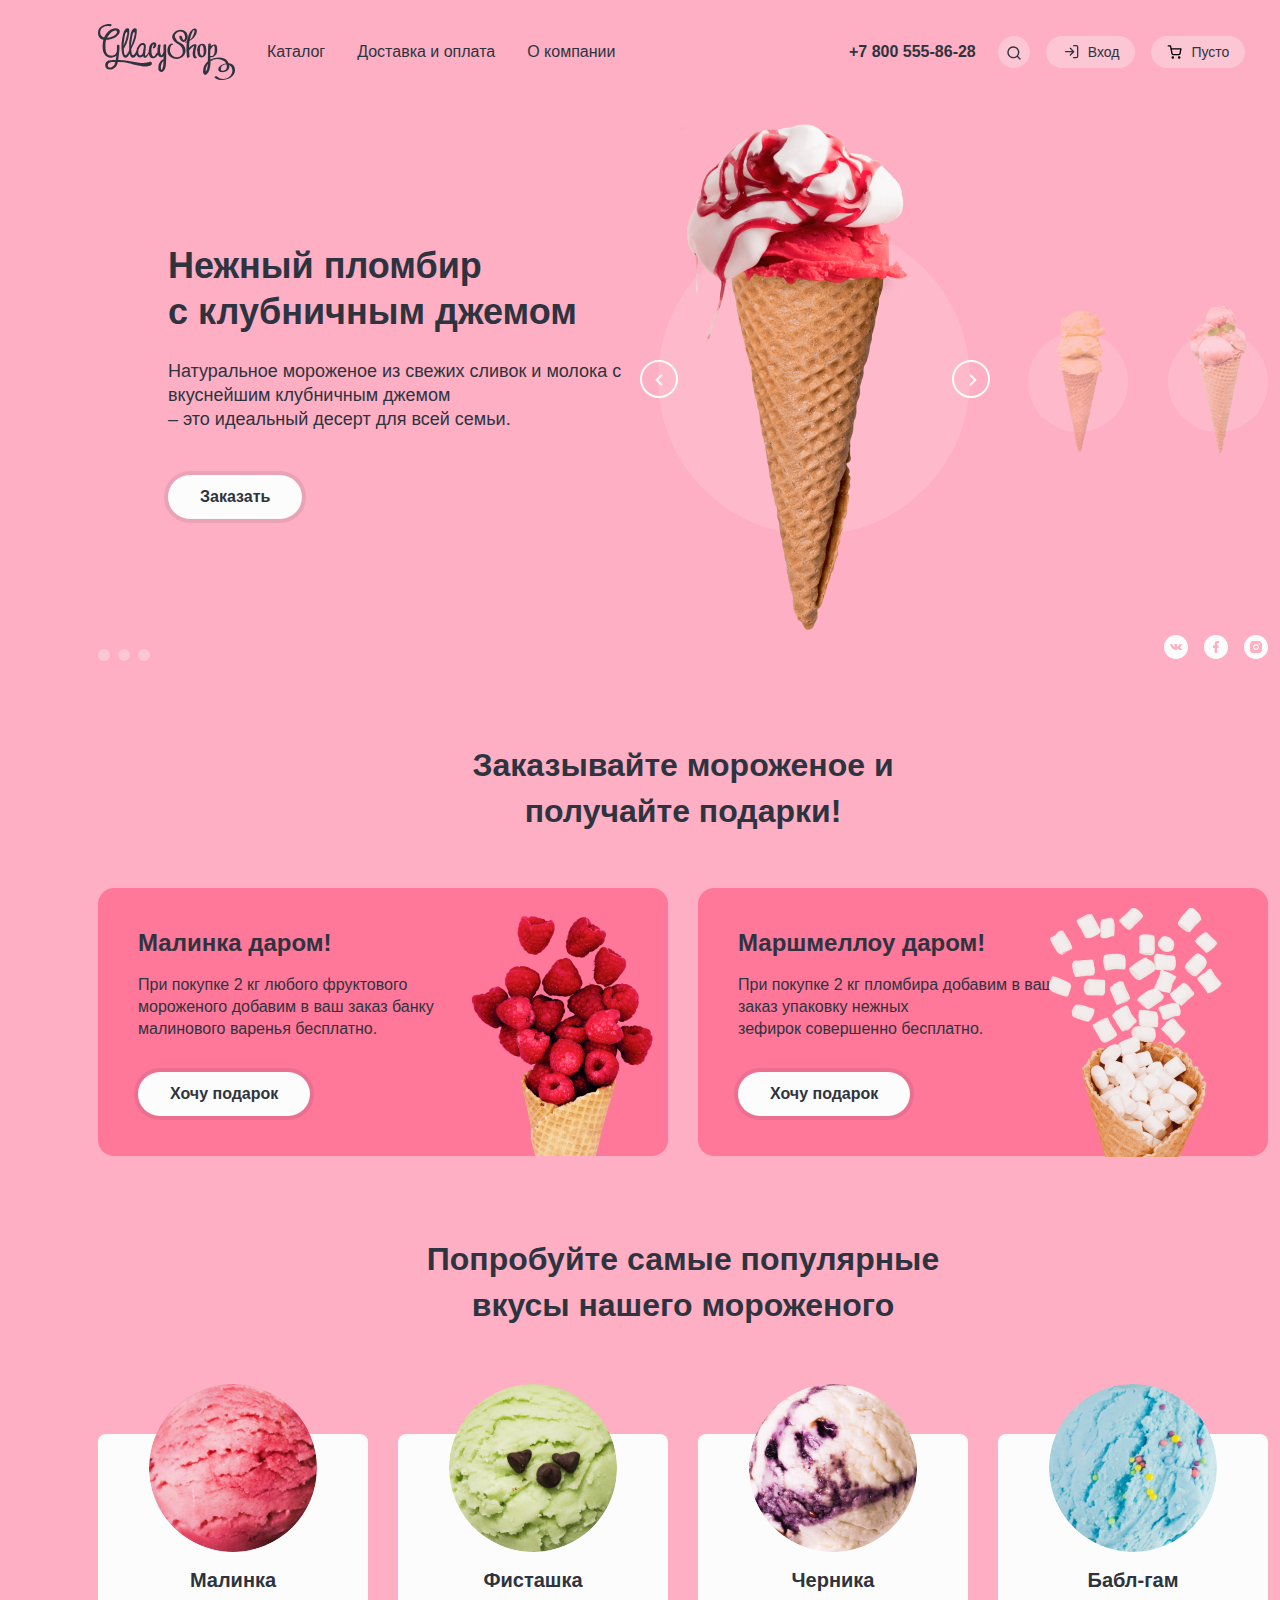
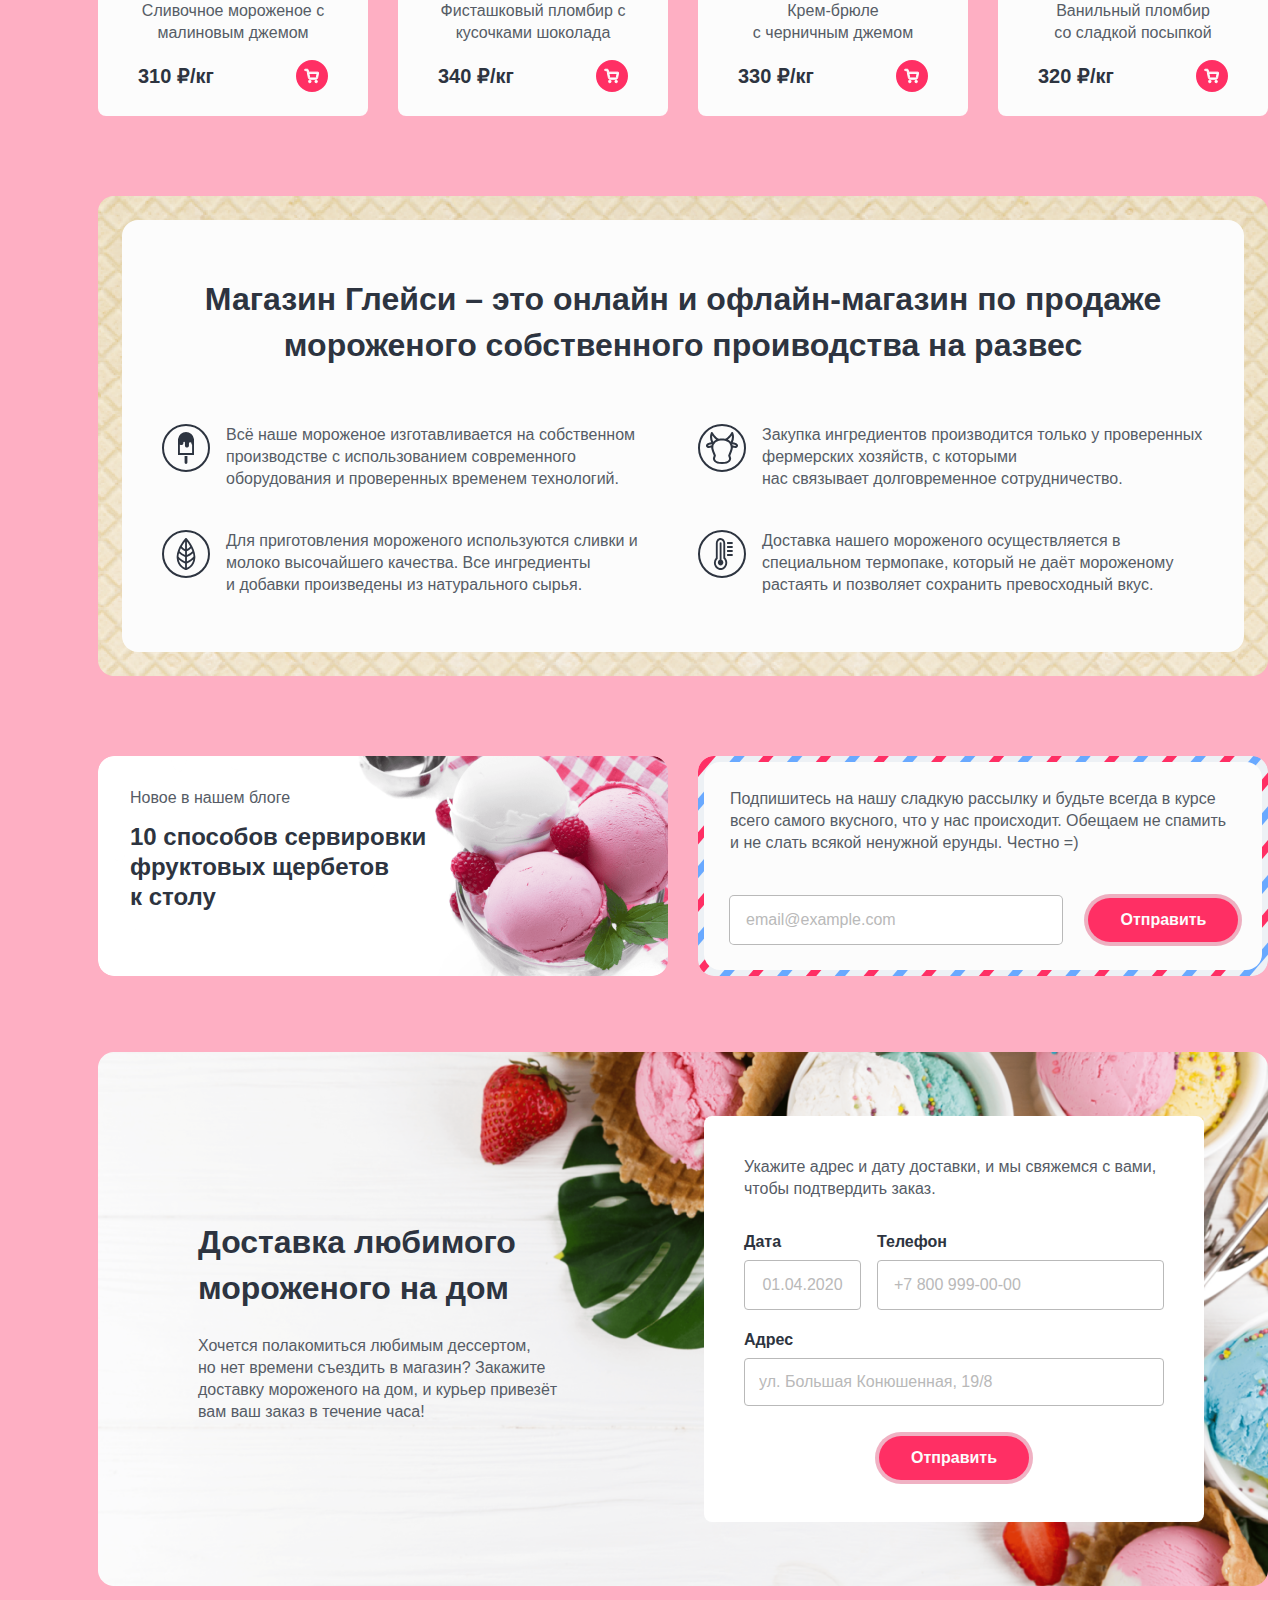
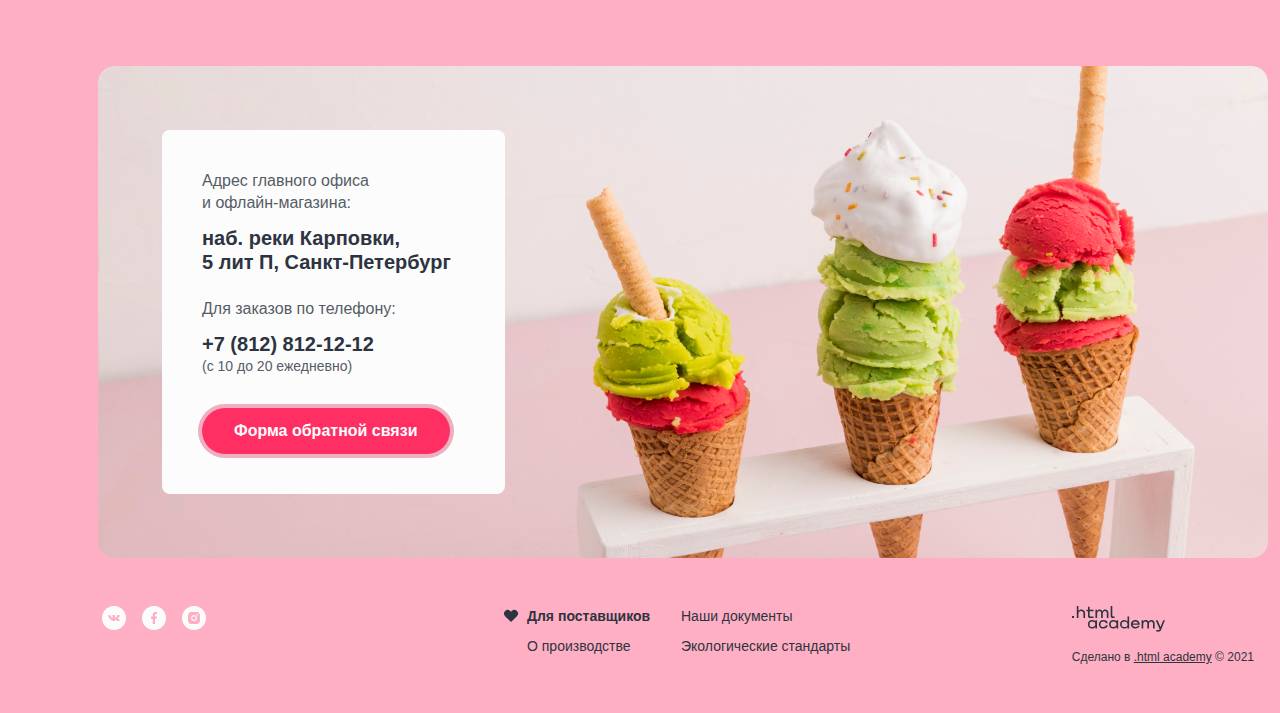
==== index.html @ 95bfefcc "Добавляет проект" ====
<!DOCTYPE html>
<html lang="ru">
  <head>
    <meta charset="utf-8">
    <link rel="stylesheet" href="styles/style.css">
    <link rel="stylesheet" href="fonts/stylesheet.css">
    <title>HTML Academy: Gllacy Shop</title>
  </head>
  <body>
    <div class="page-container">
      <!--Главная навигация-->
      <header class="main-header">
        <nav class="main-nav">
          <a class="main-nav-logo logo" href="https://htmlacademy.ru">
            <img class="main-nav-logo-img" src="/images/logo.svg" width="137" height="56" alt="Логотип магазина.">
          </a>
          <ul class="main-nav-list">
            <li class="main-nav-item">
              <a class="main-nav-link" href="catalog.html">Каталог</a>
            </li>
            <li class="main-nav-item">
              <a class="main-nav-link" href="#">Доставка и оплата</a>
            </li>
            <li class="main-nav-item">
              <a class="main-nav-link" href="#">О компании</a>
            </li>
          </ul>
          <ul class="user-nav-list">
            <li class=user-nav-item>
              <address class="user-nav-contacts">
                <a class="phone" href="tel:+78005558628">+7 800 555-86-28</a>
              </address>
            </li>
            <li class="user-nav-item">
              <a class="user-nav-link user-nav-search" href="#">
                <span class="visually-hidden">Поиск.</span>
              </a>
            </li>
            <li class="user-nav-item">
              <a class="user-nav-link user-nav-login" href="#">
                <span class="visually-hidden">Личный кабинет.</span>
                Вход
              </a>
            </li>
            <li class="user-nav-item">
              <a class="user-nav-link user-nav-basket" href="#">
                <span class="visually-hidden">Корзина.</span>
                Пусто
              </a>
            </li>
          </ul>
        </nav>
      </header>
      <main class="main-page main-container">
        <h1 class="visually-hidden">Gllacy Shop.</h1>

        <!--Рекламный блок-->
        <section class="promo">
          <h2 class="visually-hidden">Рекламный блок.</h2>
          <ul class="promo-list">
            <li class="promo-item promo-item-active">
              <span class="img-wrapper img-wrapper-active">
               <img class="promo-img promo-img-active" src="../images/catalog/ice-cream-strawberry.png" width="306" height="507" alt="Рожок клубничного мороженого.">
               <a class="slider slider-prew" href="#">
                <svg class="slider-icon" width="16" height="16" viewBox="0 0 16 16" fill="none" xmlns="http://www.w3.org/2000/svg">
                  <path fill-rule="evenodd" clip-rule="evenodd" d="M9.8033 3.80515C10.063 3.54545 10.063 3.12439 9.8033 2.8647C9.54361 2.605 9.12255 2.605 8.86285 2.8647L4.19477 7.53277C3.93593 7.79162 3.93508 8.21075 4.19221 8.47065C4.19338 8.47183 4.19454 8.47301 4.19572 8.47418L8.8638 13.1423C9.12349 13.402 9.54455 13.402 9.80425 13.1423C10.0639 12.8826 10.0639 12.4615 9.80425 12.2018L5.60545 8.00301L9.8033 3.80515Z" fill="#2D3440"/>
                </svg>
              </a>
              <a class="slider slider-next" href="#">
                <svg class="slider-icon" width="16" height="16" viewBox="0 0 16 16" fill="none" xmlns="http://www.w3.org/2000/svg">
                  <path fill-rule="evenodd" clip-rule="evenodd" d="M7.13526 2.8647C6.87557 2.605 6.45451 2.605 6.19481 2.8647C5.93511 3.12439 5.93511 3.54545 6.19481 3.80515L10.3961 8.00643L6.19477 12.2077C5.93508 12.4674 5.93508 12.8885 6.19477 13.1482C6.45447 13.4079 6.87553 13.4079 7.13523 13.1482L11.804 8.47944C11.8049 8.47852 11.8058 8.47759 11.8068 8.47666C12.0665 8.21696 12.0665 7.79591 11.8068 7.53621L7.13526 2.8647Z" fill="#2D3440"/>
                </svg>
              </a>
              </span>

              <div class="promo-wrapper">
                <h3 class="promo-caption">Нежный пломбир с&nbspклубничным джемом</h3>
                <p class="promo-text">Натуральное мороженое из свежих сливок и&nbspмолока с вкуснейшим клубничным джемом<br> – это идеальный десерт для всей семьи.</p>
                <div class="promo-link-wrapper">
                  <a class="button-white" href="#">Заказать</a>
                </div>
              </div>
            </li>

            <li class="promo-item">
              <span class="img-wrapper">
                <img class="promo-img promo-img-slider" src="/images/catalog/ice-cream-banana.png" width="66" height="150" alt="Рожок бананового мороженого.">
              </span>
            </li>

            <li class="promo-item">
              <span class="img-wrapper">
                <img class="promo-img promo-img-slider" src="/images/catalog/ice-cream-marshmallow.png" width="66" height="150" alt="Рожок мороженого с Маршмеллоу.">
              </span>
            </li>
          </ul>

          <!--Пагинация-->
          <div class="flex-container">
            <div class="promo-pagination">
              <ul class="pagination-list">
                <li class="pagination-item">
                  <a class="pagination-link-active">
                    <svg class="pagination-link-icon" width="12" height="12" viewBox="0 0 12 12" fill="none" xmlns="http://www.w3.org/2000/svg">
                      <circle cx="6" cy="6" r="6" fill="#FCFCFC"/>
                    </svg>
                  </a>
                </li>

                <li class="pagination-item">
                  <a class="pagination-link" href="#">
                    <svg class="pagination-link-icon" width="12" height="12" viewBox="0 0 12 12" fill="none" xmlns="http://www.w3.org/2000/svg">
                    <circle cx="6" cy="6" r="6" fill="#FCFCFC"/>
                    </svg>
                  </a>
                </li>

                <li class="pagination-item">
                  <a class="pagination-link" href="#">
                    <svg class="pagination-link-icon" width="12" height="12" viewBox="0 0 12 12" fill="none" xmlns="http://www.w3.org/2000/svg">
                    <circle cx="6" cy="6" r="6" fill="#FCFCFC"/>
                    </svg>
                  </a>
                </li>
              </ul>
            </div>

            <!--Ссылки на соц.сети-->
            <ul class="socials-list">
              <li class="socials-item">
                <a class="socials-link socials-link-vk" href="https://vk.com/htmlacademy">
                  <svg class="socials-link-icon" width="24" height="24" viewBox="0 0 24 24" fill="none" xmlns="http://www.w3.org/2000/svg">
                    <path fill-rule="evenodd" clip-rule="evenodd" d="M24 12C24 18.6274 18.6274 24 12 24C5.37258 24 0 18.6274 0 12C0 5.37258 5.37258 0 12 0C18.6274 0 24 5.37258 24 12ZM12.5884 14.9749H11.8711C11.8711 14.9749 10.2885 15.0584 8.89479 13.7867C7.37486 12.3995 6.03249 9.64702 6.03249 9.64702C6.03249 9.64702 5.95511 9.46654 6.03917 9.3793C6.13366 9.28121 6.39106 9.27493 6.39106 9.27493L8.10567 9.26508C8.10567 9.26508 8.26727 9.28878 8.38294 9.36317C8.47824 9.42457 8.53167 9.53936 8.53167 9.53936C8.53167 9.53936 8.80878 10.1536 9.17581 10.7093C9.89212 11.7942 10.2258 12.0315 10.469 11.9152C10.8233 11.7458 10.7171 10.3816 10.7171 10.3816C10.7171 10.3816 10.7236 9.88646 10.5387 9.66601C10.3955 9.4951 10.1254 9.44527 10.0062 9.43128C9.90971 9.42 10.0681 9.22367 10.2733 9.13558C10.5819 9.00308 11.1268 8.99551 11.7706 9.00136C12.2722 9.00579 12.4165 9.0332 12.6127 9.07475C13.0677 9.17105 13.0536 9.47963 13.0229 10.1454C13.0138 10.3444 13.0032 10.5752 13.0032 10.8418C13.0032 10.9018 13.0012 10.9657 12.9991 11.0315C12.9885 11.3725 12.9763 11.7629 13.2324 11.908C13.3637 11.9822 13.6849 11.9191 14.4884 10.7233C14.8693 10.1566 15.1549 9.49024 15.1549 9.49024C15.1549 9.49024 15.2173 9.37145 15.3142 9.32048C15.4134 9.26851 15.5472 9.2845 15.5472 9.2845L17.3515 9.27465C17.3515 9.27465 17.8937 9.21796 17.9815 9.43242C18.0735 9.65758 17.7788 10.1833 17.0417 11.0444C16.3463 11.8567 16.006 12.1587 16.0328 12.4236C16.0527 12.6198 16.2739 12.7957 16.7015 13.1436C17.5897 13.8661 17.8264 14.2455 17.8827 14.3357C17.8872 14.343 17.8906 14.3484 17.893 14.3519C18.2905 14.9296 17.4522 14.9749 17.4522 14.9749L15.8497 14.9944C15.8497 14.9944 15.5053 15.0543 15.0521 14.7814C14.8151 14.6388 14.5833 14.406 14.3626 14.1842C14.0251 13.8451 13.7131 13.5316 13.4469 13.6056C13.0002 13.7298 13.0143 14.5734 13.0143 14.5734C13.0143 14.5734 13.0175 14.7536 12.9157 14.8495C12.8051 14.954 12.5884 14.9749 12.5884 14.9749Z" fill="#FCFCFC"/>
                  </svg>
                </a>
              </li>

              <li class="socials-item">
                <a class="socials-link socials-link-facebook" href="https://www.facebook.com/htmlacademy">
                  <svg class="socials-link-icon" width="24" height="24" viewBox="0 0 24 24" fill="none" xmlns="http://www.w3.org/2000/svg">
                    <path fill-rule="evenodd" clip-rule="evenodd" d="M24 12C24 18.6274 18.6274 24 12 24C5.37258 24 0 18.6274 0 12C0 5.37258 5.37258 0 12 0C18.6274 0 24 5.37258 24 12ZM14.4286 12.9H13V18H10.7143V12.9H9V10.5H10.7143V8.82C10.7143 6.9942 11.816 6 13.3674 6C14.1103 6 14.8137 6.0582 15 6.084V8.1H14.1429C13 8.1 13 8.682 13 9.3V10.5H15L14.4286 12.9Z" fill="#FCFCFC"/>
                  </svg>
                </a>
              </li>

              <li class="socials-item">
                <a class="socials-link socials-link-insta" href="https://wwww.instagram.com/htmlacademy">
                  <svg class="socials-link-icon" width="24" height="24" viewBox="0 0 24 24" fill="none" xmlns="http://www.w3.org/2000/svg">
                    <path fill-rule="evenodd" clip-rule="evenodd" d="M24 12C24 18.6274 18.6274 24 12 24C5.37258 24 0 18.6274 0 12C0 5.37258 5.37258 0 12 0C18.6274 0 24 5.37258 24 12ZM14.4732 6.036C13.8336 6.006 13.6302 6 12 6C10.3698 6 10.1664 6.0078 9.5268 6.036C8.8872 6.066 8.4528 6.1662 8.07 6.315C7.66946 6.46544 7.3066 6.70154 7.0068 7.0068C6.70128 7.30639 6.46514 7.66931 6.315 8.07C6.1662 8.4528 6.066 8.8872 6.036 9.5268C6.006 10.1664 6 10.3698 6 12C6 13.6302 6.0078 13.8336 6.036 14.4732C6.066 15.1122 6.1662 15.5478 6.315 15.93C6.46556 16.3305 6.70164 16.6933 7.0068 16.9932C7.30652 17.2986 7.6694 17.5347 8.07 17.685C8.4528 17.8332 8.8878 17.934 9.5268 17.964C10.1664 17.994 10.3698 18 12 18C13.6302 18 13.8336 17.9922 14.4732 17.964C15.1122 17.934 15.5478 17.8332 15.93 17.685C16.3304 17.5343 16.6932 17.2982 16.9932 16.9932C17.2987 16.6936 17.5348 16.3307 17.685 15.93C17.8332 15.5472 17.934 15.1122 17.964 14.4732C17.994 13.8336 18 13.6302 18 12C18 10.3698 17.9922 10.1664 17.964 9.5268C17.934 8.8878 17.8332 8.4522 17.685 8.07C17.5344 7.66955 17.2983 7.30674 16.9932 7.0068C16.6596 6.6738 16.326 6.4674 15.93 6.315C15.5472 6.1662 15.1122 6.066 14.4732 6.036ZM9.87868 9.87868C10.4413 9.31607 11.2044 9 12 9C12.7956 9 13.5587 9.31607 14.1213 9.87868C14.6839 10.4413 15 11.2044 15 12C15 12.7956 14.6839 13.5587 14.1213 14.1213C13.5587 14.6839 12.7956 15 12 15C11.2044 15 10.4413 14.6839 9.87868 14.1213C9.31607 13.5587 9 12.7956 9 12C9 11.2044 9.31607 10.4413 9.87868 9.87868ZM15.6803 8.31967C15.821 8.46032 15.9 8.65109 15.9 8.85C15.9 9.04891 15.821 9.23968 15.6803 9.38033C15.5397 9.52098 15.3489 9.6 15.15 9.6C14.9511 9.6 14.7603 9.52098 14.6197 9.38033C14.479 9.23968 14.4 9.04891 14.4 8.85C14.4 8.65109 14.479 8.46032 14.6197 8.31967C14.7603 8.17902 14.9511 8.1 15.15 8.1C15.3489 8.1 15.5397 8.17902 15.6803 8.31967ZM13.2728 10.7272C12.9352 10.3896 12.4774 10.2 12 10.2C11.5226 10.2 11.0648 10.3896 10.7272 10.7272C10.3896 11.0648 10.2 11.5226 10.2 12C10.2 12.4774 10.3896 12.9352 10.7272 13.2728C11.0648 13.6104 11.5226 13.8 12 13.8C12.4774 13.8 12.9352 13.6104 13.2728 13.2728C13.6104 12.9352 13.8 12.4774 13.8 12C13.8 11.5226 13.6104 11.0648 13.2728 10.7272Z" fill="#FCFCFC"/>
                  </svg>
                </a>
              </li>
            </ul>
          </div>
        </section>

        <!--Акции-->
        <section class="banner">
          <h2 class="banner-title">Заказывайте мороженое и получайте подарки!</h2>
          <ul class="banner-list">
            <li class="banner-item">
              <h3 class="banner-item-caption">Малинка даром!</h3>
              <img class="banner-item-img img-column-1" src="/images/raspberry.png" width="181" height="284" alt="Рожок с малинкой">
              <p class="banner-item-text">При покупке 2 кг любого фруктового мороженого добавим в ваш заказ банку малинового варенья бесплатно.</p>
              <div class="button-wrapper">
                <a class="button-white banner-item-link">Хочу подарок</a>
              </div>
            </li>

            <li class="banner-item">
              <h3 class="banner-item-caption">Маршмеллоу даром!</h3>
              <img class="banner-item-img img-column-2" src="/images/marshmallow.png" width="232" height="359" alt="Рожок с зефирками">
              <p class="banner-item-text">При покупке 2 кг пломбира добавим в&nbspваш заказ упаковку нежных <br>зефирок совершенно бесплатно.</p>
              <div class="button-wrapper">
                <a class="button-white banner-item-link">Хочу подарок</a>
            </div>
            </li>
          </ul>
        </section>

        <!--Популярные товары-->
        <section class="popular">
          <h2 class="catalog-title">Попробуйте самые&nbspпопулярные вкусы нашего мороженого</h2>
          <ul class="catalog-list">
            <li class="catalog-item">
              <img class="catalog-item-img" src="/images/catalog/rasberry-ball.png" width="168" height="168" alt="Шарик малинового мороженого.">
              <h3 class="catalog-item-caption">Малинка</h3>
              <p class="catalog-item-text">Сливочное мороженое с малиновым джемом</p>
              <div class="catalog-wrapper">
                <span class="catalog-item-price">310 ₽/кг</span>
                <button class="button-basket" type="button">
                  <span class="visually-hidden">Купить.</span>
                  <svg class="button-basket-icon" width="16" height="16" fill="none" xmlns="http://www.w3.org/2000/svg"><path fill-rule="evenodd" clip-rule="evenodd" d="M1.17 1.25a.67.67 0 0 0 0 1.33h1.77l.47 2.34v.05l.97 4.84a1.83 1.83 0 0 0 1.82 1.46h5.62a1.83 1.83 0 0 0 1.82-1.46V9.8l.93-4.86a.67.67 0 0 0-.66-.8h-9.3L4.14 1.8a.67.67 0 0 0-.66-.54H1.17Zm4.52 8.3-.81-4.07h8.23l-.78 4.07a.5.5 0 0 1-.49.4H6.18a.5.5 0 0 1-.49-.4ZM4.56 13.5a1.25 1.25 0 1 1 2.49 0 1.25 1.25 0 0 1-2.5 0Zm6.37 0a1.25 1.25 0 1 1 2.5 0 1.25 1.25 0 0 1-2.5 0Z" fill="#2D3440"/></svg>
                </button>
              </div>
            </li>

            <li class="catalog-item">
              <img class="catalog-item-img" src="/images/catalog/pistachio-ball.png" width="168" height="168" alt="Шарик фисташкового мороженого.">
              <h3 class="catalog-item-caption">Фисташка</h3>
              <p class="catalog-item-text">Фисташковый пломбир с кусочками шоколада</p>
              <div class="catalog-wrapper">
                <span class="catalog-item-price">340 ₽/кг</span>
                <button class="button-basket" type="button">
                  <span class="visually-hidden">Купить.</span>
                  <svg class="button-basket-icon" width="16" height="16" fill="none" xmlns="http://www.w3.org/2000/svg"><path fill-rule="evenodd" clip-rule="evenodd" d="M1.17 1.25a.67.67 0 0 0 0 1.33h1.77l.47 2.34v.05l.97 4.84a1.83 1.83 0 0 0 1.82 1.46h5.62a1.83 1.83 0 0 0 1.82-1.46V9.8l.93-4.86a.67.67 0 0 0-.66-.8h-9.3L4.14 1.8a.67.67 0 0 0-.66-.54H1.17Zm4.52 8.3-.81-4.07h8.23l-.78 4.07a.5.5 0 0 1-.49.4H6.18a.5.5 0 0 1-.49-.4ZM4.56 13.5a1.25 1.25 0 1 1 2.49 0 1.25 1.25 0 0 1-2.5 0Zm6.37 0a1.25 1.25 0 1 1 2.5 0 1.25 1.25 0 0 1-2.5 0Z" fill="#2D3440"/></svg>
                </button>
              </div>
            </li>

            <li class="catalog-item">
              <img class="catalog-item-img" src="/images/catalog/blueberry-ball.png" width="168" height="168" alt="Шарик черничного мороженого.">
              <h3 class="catalog-item-caption">Черника</h3>
              <p class="catalog-item-text">Крем-брюле с&nbspчерничным джемом</p>
              <div class="catalog-wrapper">
                <span class="catalog-item-price">330 ₽/кг</span>
                <button class="button-basket" type="button">
                  <span class="visually-hidden">Купить.</span>
                  <svg class="button-basket-icon" width="16" height="16" fill="none" xmlns="http://www.w3.org/2000/svg"><path fill-rule="evenodd" clip-rule="evenodd" d="M1.17 1.25a.67.67 0 0 0 0 1.33h1.77l.47 2.34v.05l.97 4.84a1.83 1.83 0 0 0 1.82 1.46h5.62a1.83 1.83 0 0 0 1.82-1.46V9.8l.93-4.86a.67.67 0 0 0-.66-.8h-9.3L4.14 1.8a.67.67 0 0 0-.66-.54H1.17Zm4.52 8.3-.81-4.07h8.23l-.78 4.07a.5.5 0 0 1-.49.4H6.18a.5.5 0 0 1-.49-.4ZM4.56 13.5a1.25 1.25 0 1 1 2.49 0 1.25 1.25 0 0 1-2.5 0Zm6.37 0a1.25 1.25 0 1 1 2.5 0 1.25 1.25 0 0 1-2.5 0Z" fill="#2D3440"/></svg>
                </button>
              </div>
            </li>

            <li class="catalog-item">
              <img class="catalog-item-img" src="/images/catalog/bubble-ball.png" width="168" height="168" alt="Шарик ванильного мороженого голубого цвета.">
              <h3 class="catalog-item-caption">Бабл-гам</h3>
              <p class="catalog-item-text">Ванильный пломбир со&nbspсладкой посыпкой</p>
              <div class="catalog-wrapper">
                <span class="catalog-item-price">320 ₽/кг</span>
                <button class="button-basket" type="button">
                  <span class="visually-hidden">Купить.</span>
                  <svg class="button-basket-icon" width="16" height="16" fill="none" xmlns="http://www.w3.org/2000/svg"><path fill-rule="evenodd" clip-rule="evenodd" d="M1.17 1.25a.67.67 0 0 0 0 1.33h1.77l.47 2.34v.05l.97 4.84a1.83 1.83 0 0 0 1.82 1.46h5.62a1.83 1.83 0 0 0 1.82-1.46V9.8l.93-4.86a.67.67 0 0 0-.66-.8h-9.3L4.14 1.8a.67.67 0 0 0-.66-.54H1.17Zm4.52 8.3-.81-4.07h8.23l-.78 4.07a.5.5 0 0 1-.49.4H6.18a.5.5 0 0 1-.49-.4ZM4.56 13.5a1.25 1.25 0 1 1 2.49 0 1.25 1.25 0 0 1-2.5 0Zm6.37 0a1.25 1.25 0 1 1 2.5 0 1.25 1.25 0 0 1-2.5 0Z" fill="#2D3440"/></svg>
                </button>
              </div>
            </li>
          </ul>
        </section>

        <!--Преимущества-->
        <section class="advantages">
          <h2 class="visually-hidden">Преимущества.</h2>
          <div class="advantages-wrapper">
            <h3 class="advantages-title">Магазин Глейси – это онлайн и офлайн-магазин по продаже мороженого собственного проиводства на развес</h3>
            <ul class="advantages-list">
              <li class="advantages-item">
                <span class="advantages-icon">
                  <svg width="32" height="32" viewBox="0 0 32 32" fill="none" xmlns="http://www.w3.org/2000/svg"><path d="M16 0a8 8 0 0 0-7.94 7.06H8v15.89h16V7.05h-.06A8.01 8.01 0 0 0 16 0Zm6.12 21.06H9.88V12.4a1.69 1.69 0 0 0 1.45.6c1.22 0 2-.68 2-1.54v-.81a.8.8 0 1 1 1.62 0v3.1a1.76 1.76 0 0 0 2 1.71 1.75 1.75 0 0 0 1.99-1.64v-2.08a1.27 1.27 0 1 1 2.53 0v.08a1.06 1.06 0 0 0 .63.84v8.47l.02-.06ZM14.59 30.59a1.41 1.41 0 0 0 2.82 0v-6.7H14.6v6.7Z" fill="#2D3440"/></svg>
                </span>
                <p class="advantages-text">Всё наше мороженое изготавливается на собственном производстве с использованием современного оборудования и проверенных временем технологий.</p>
              </li>

              <li class="advantages-item">
                <span class="advantages-icon">
                  <svg width="32" height="32" viewBox="0 0 32 32"  fill="none" xmlns="http://www.w3.org/2000/svg"><path d="M26.75 10.29A12.1 12.1 0 0 0 27.2.73a1 1 0 0 0-.34-.47 1.06 1.06 0 0 0-1.57.3c-1.32 2.28-4.16 5.96-6.24 6.13h-.1c-.95-.18-1.92-.28-2.9-.3-.98.02-1.95.12-2.91.3h-.07C10.99 6.53 8.1 2.85 6.78.56c-.1-.18-.24-.33-.42-.43a1.07 1.07 0 0 0-1.18.1 1 1 0 0 0-.33.5 12 12 0 0 0 .4 9.55c-1.81.22-4.1.78-4.94 2.2a2.15 2.15 0 0 0 0 2.22c.24.4.6.74 1.02.97.43.22.92.32 1.4.28a7.57 7.57 0 0 0 2.52-.48c0 .54.04 1.09.14 1.62a34.44 34.44 0 0 0 1.82 5.24c.2.47.41 1 .53 1.32-.34.81-.61 1.65-.8 2.5a4.32 4.32 0 0 0 1.16 3.33C9.61 31.15 12.26 32 16.03 32c3.77 0 6.43-.85 7.93-2.52a4.39 4.39 0 0 0 1.17-3.33c-.2-.85-.46-1.69-.8-2.5l.53-1.32c.75-1.7 1.36-3.45 1.82-5.24.1-.53.15-1.08.14-1.62.78.3 1.6.46 2.44.48a2.54 2.54 0 0 0 2.43-1.26 2.15 2.15 0 0 0 0-2.2c-.82-1.38-3.12-1.98-4.94-2.2Zm-.99-6.69c.38 2.1 0 4.27-1.04 6.15a7.49 7.49 0 0 0-2.82-2.14c1.5-1.13 2.8-2.48 3.86-4ZM6.3 3.6a16.96 16.96 0 0 0 3.85 4.03c-.73.3-1.4.74-1.97 1.27-.3.27-.57.57-.84.87A9.28 9.28 0 0 1 6.3 3.6ZM2.2 13.73c-.1-.16-.06-.21 0-.25.24-.4 1.45-1 3.76-1.24-.12.3-.22.58-.31.89-1.36.67-3.17 1.1-3.45.6Zm22.44 3.02a33.3 33.3 0 0 1-1.69 4.84c-.27.62-.51 1.25-.72 1.88l-.06.32.11.28c.33.77.6 1.56.8 2.36a2.33 2.33 0 0 1-.67 1.73C21.65 29 19.94 30 16.04 30c-3.9 0-5.6-1.01-6.36-1.83-.45-.47-.69-1.09-.67-1.73.2-.8.48-1.6.8-2.36l.12-.28-.07-.32c-.2-.64-.43-1.27-.7-1.89-.7-1.58-1.28-3.2-1.71-4.87a7 7 0 0 1 2.2-6.4c1.57-1.53 5.13-1.88 6.37-1.89 1.24 0 4.73.35 6.39 1.9.88.81 1.55 1.82 1.93 2.93.4 1.11.49 2.3.29 3.46v.04Zm5.2-3.02c-.27.48-2.08.07-3.37-.6-.09-.3-.19-.59-.3-.89 2.29.23 3.48.85 3.71 1.24.05.04.07.09-.02.25h-.02Z" fill="#2D3440"/></svg>
                </span>
                <p class="advantages-text">Закупка ингредиентов производится только у&nbsp;проверенных фермерских хозяйств, с которыми<br> нас связывает долговременное сотрудничество.</p>
              </li>

              <li class="advantages-item">
                <span class="advantages-icon">
                  <svg width="32" height="32" viewBox="0 0 32 32"  fill="none" xmlns="http://www.w3.org/2000/svg"><path d="M25.32 18.49C24.92 9.4 17.01.62 16.66.24h-.05l-.1-.13-.12-.07h-.51L15.71 0h-.05l-.16.11-.1.1h-.04C15 .61 7.09 9.4 6.67 18.48v1.24c.34 9.84 9.04 12.24 9.11 12.26h.45c.08 0 8.77-2.47 9.1-12.26v-1.24ZM9.06 15.13a22.23 22.23 0 0 0 6.04 3.93v4.34c-2.21-1.15-5.62-3.2-6.62-5.01.08-1.1.26-2.2.55-3.26h.03Zm1.8-4.87a11.1 11.1 0 0 0 4.24 2.92v3.77c-2.02-.9-3.86-2.2-5.42-3.82.34-.98.74-1.94 1.18-2.87Zm11.5 2.87a17.3 17.3 0 0 1-5.43 3.82v-3.77c1.6-.62 3.03-1.62 4.2-2.92.46.92.86 1.86 1.22 2.83v.04Zm-5.43-1.97V3.52a43.23 43.23 0 0 1 3.3 4.94 8.28 8.28 0 0 1-3.32 2.66l.02.04Zm0 12.26v-4.36c2.2-.95 4.26-2.27 6.07-3.9.28 1.06.45 2.15.53 3.26-1 1.77-4.4 3.82-6.62 4.97l.02.03Zm-1.8-12.26a8.2 8.2 0 0 1-3.33-2.7 43.26 43.26 0 0 1 3.3-5l.02 7.7ZM8.66 21.4a30.16 30.16 0 0 0 6.43 4.1v4.2c-1.64-.7-3.1-1.84-4.21-3.29a11.52 11.52 0 0 1-2.22-5.01Zm8.24 8.3V25.5a29.68 29.68 0 0 0 6.43-4.1 11.37 11.37 0 0 1-2.2 5.04 10.53 10.53 0 0 1-4.23 3.28Z" fill="#2D3440"/></svg>
                </span>
                <p class="advantages-text">Для приготовления мороженого используются сливки и молоко высочайшего качества. Все ингредиенты<br> и добавки произведены из натурального сырья.</p>
              </li>

              <li class="advantages-item icon-delivery">
                <span class="advantages-icon">
                  <svg width="32" height="32" viewBox="0 0 32 32" fill="none" xmlns="http://www.w3.org/2000/svg"><path d="M19.19 5.07a5.3 5.3 0 0 0-1.37-3.59A4.49 4.49 0 0 0 14.52 0c-1.24 0-2.42.53-3.3 1.48a5.3 5.3 0 0 0-1.36 3.59v14.75a7.69 7.69 0 0 0-1.07 8.38 7 7 0 0 0 2.17 2.6 6.14 6.14 0 0 0 6.25.62c1-.46 1.89-1.19 2.57-2.12a7.78 7.78 0 0 0 1.13-6.7 7.3 7.3 0 0 0-1.72-2.98V5.07Zm.17 19.72c0 .88-.2 1.75-.58 2.52a5.02 5.02 0 0 1-1.63 1.9 4.5 4.5 0 0 1-4.62.28 4.88 4.88 0 0 1-1.82-1.68 5.44 5.44 0 0 1-.47-5c.32-.8.83-1.51 1.47-2.05V5.06c0-.8.3-1.58.82-2.15a2.7 2.7 0 0 1 2-.9c.74 0 1.45.33 1.98.9.53.57.82 1.35.82 2.16v15.5c.63.47 1.14 1.1 1.5 1.84.35.74.53 1.55.53 2.38Z" fill="#2D3440"/><path d="M15.53 21.64V5.14c0-.27-.1-.52-.27-.71a.9.9 0 0 0-.65-.3.9.9 0 0 0-.66.3c-.17.19-.27.44-.27.71v16.5c-.62.24-1.14.7-1.47 1.32a3.25 3.25 0 0 0 .6 3.84c.5.46 1.14.71 1.8.71.65 0 1.29-.25 1.79-.7a3.25 3.25 0 0 0 .6-3.84 2.85 2.85 0 0 0-1.47-1.33ZM26.67 3.94H21.1v2.02h5.57V3.94ZM26.67 7.97H21.1V10h5.57V7.97ZM26.67 12H21.1v2.02h5.57V12ZM26.67 16.03H21.1v2.02h5.57v-2.02Z" fill="#2D3440"/></svg>
                </span>
                <p class="advantages-text">Доставка нашего мороженого осуществляется в специальном термопаке, который не даёт мороженому растаять и позволяет сохранить превосходный вкус.</p>
              </li>
            </ul>
          </div>
        </section>

        <div class="flex-wrapper">
          <!--Блог-->
          <aside class="blog">
            <h2 class="blog-title">Новое в нашем блоге</h2>
            <a class="blog-link" href="#">
              <p class="blog-text">10 способов сервировки фруктовых щербетов к&nbsp;столу</p>
            </a>
          </aside>

          <!--Подписка-->
          <article class="subscription">
            <h2 class="visually-hidden">Подписка</h2>
            <div class="subscription-wrapper">
              <p class="subscription-text">Подпишитесь на нашу сладкую рассылку и будьте всегда в&nbsp;курсе всего самого вкусного, что у нас происходит. Обещаем не спамить и не слать всякой ненужной ерунды. Честно =)</p>
                <form class="subscription-form" action="https://echo.htmlacademy.ru" method="post" >
                  <label class="visually-hidden" for="subscription-email">Ваш email.</label>
                  <input class="subscription-field" type="email" name="subscription-email" id="subscription-email" placeholder="email@example.com">
                  <button class="subscription-button button-bright" type="submit">Отправить</button>
                </form>
            </div>
          </article>
        </div>

        <section class="delivery">
          <div class="delivery-wrapper">
            <h2 class="delivery-title">Доставка любимого мороженого на дом</h2>
            <p class="delivery-text">Хочется полакомиться любимым дессертом,<br> но нет времени съездить в магазин? Закажите доставку мороженого на дом, и курьер привезёт вам ваш заказ в течение часа!</p>
          </div>
          <form class="delivery-form" action="https://echo.htmlacademy.ru" method="post">
            <p class="delivery-form-text">Укажите адрес и дату доставки, и мы свяжемся с&nbsp;вами, чтобы подтвердить заказ.</p>
            <div class="delivery-form-wrapper">
              <p class="field-group">
                <label class="delivery-label-date" for="delivery-date">Дата</label>   <!--Добавить всплывающую подсказку-->
                <input class="delivery-date-field" type="text" name="delivery-date" id="delivery-date" placeholder="01.04.2020">
              </p>
              <p class="field-group">
                <label class="delivery-label-phone">Телефон</label>
                <input class="delivery-phone-field" type="text" name="delivery-phone" id="delivery-phone" placeholder="+7 800 999-00-00">
              </p>
              <p class="field-group field-group-adress">
                <label class="delivery-label-adress">Адрес</label>    <!--Добавить всплывающую подсказку-->
                <input class="delivery-adress-field" type="text" name="delivery-adress" id="delivery-adress" placeholder="ул. Большая Конюшенная, 19/8">
              </p>
              <button class="delivery-button button-bright" type="submit">Отправить</button>
            </div>
          </form>
        </section>

        <section class="feedback">
          <h2 class="visually-hidden">Контакты.</h2>
          <address class="feedback-contacts">
            <p class="contact-address">Адрес главного офиса<br> и офлайн-магазина:</p>
            <a class="contact-address-link" href="https://goo.gl/maps/6A5RoHDtsPNuK8j19">наб. реки Карповки,<br> 5 лит П, Санкт-Петербург</a>    <!--Добавить адресс ссылке-->
            <p class="contact-phone">Для заказов по телефону:</p>
            <a class="contact-phone-link" href="+78128121212">+7 (812) 812-12-12</a>
            <p class="contact-time">(с 10 до 20 ежедневно)</p>
            <button class="feedback-button button-bright" type="button">Форма обратной связи</button>
          </address>
        </section>
      </main>

      <footer class="page-footer">
        <div class="page-footer-container">
          <ul class="socials-list footer-socials-list">
            <li class="socials-item">
              <a class="footer-socials-link socials-link" href="https://vk.com/htmlacademy">
                <svg class="socials-link-icon" width="24" height="24" viewBox="0 0 24 24" fill="none" xmlns="http://www.w3.org/2000/svg">
                  <path fill-rule="evenodd" clip-rule="evenodd" d="M24 12C24 18.6274 18.6274 24 12 24C5.37258 24 0 18.6274 0 12C0 5.37258 5.37258 0 12 0C18.6274 0 24 5.37258 24 12ZM12.5884 14.9749H11.8711C11.8711 14.9749 10.2885 15.0584 8.89479 13.7867C7.37486 12.3995 6.03249 9.64702 6.03249 9.64702C6.03249 9.64702 5.95511 9.46654 6.03917 9.3793C6.13366 9.28121 6.39106 9.27493 6.39106 9.27493L8.10567 9.26508C8.10567 9.26508 8.26727 9.28878 8.38294 9.36317C8.47824 9.42457 8.53167 9.53936 8.53167 9.53936C8.53167 9.53936 8.80878 10.1536 9.17581 10.7093C9.89212 11.7942 10.2258 12.0315 10.469 11.9152C10.8233 11.7458 10.7171 10.3816 10.7171 10.3816C10.7171 10.3816 10.7236 9.88646 10.5387 9.66601C10.3955 9.4951 10.1254 9.44527 10.0062 9.43128C9.90971 9.42 10.0681 9.22367 10.2733 9.13558C10.5819 9.00308 11.1268 8.99551 11.7706 9.00136C12.2722 9.00579 12.4165 9.0332 12.6127 9.07475C13.0677 9.17105 13.0536 9.47963 13.0229 10.1454C13.0138 10.3444 13.0032 10.5752 13.0032 10.8418C13.0032 10.9018 13.0012 10.9657 12.9991 11.0315C12.9885 11.3725 12.9763 11.7629 13.2324 11.908C13.3637 11.9822 13.6849 11.9191 14.4884 10.7233C14.8693 10.1566 15.1549 9.49024 15.1549 9.49024C15.1549 9.49024 15.2173 9.37145 15.3142 9.32048C15.4134 9.26851 15.5472 9.2845 15.5472 9.2845L17.3515 9.27465C17.3515 9.27465 17.8937 9.21796 17.9815 9.43242C18.0735 9.65758 17.7788 10.1833 17.0417 11.0444C16.3463 11.8567 16.006 12.1587 16.0328 12.4236C16.0527 12.6198 16.2739 12.7957 16.7015 13.1436C17.5897 13.8661 17.8264 14.2455 17.8827 14.3357C17.8872 14.343 17.8906 14.3484 17.893 14.3519C18.2905 14.9296 17.4522 14.9749 17.4522 14.9749L15.8497 14.9944C15.8497 14.9944 15.5053 15.0543 15.0521 14.7814C14.8151 14.6388 14.5833 14.406 14.3626 14.1842C14.0251 13.8451 13.7131 13.5316 13.4469 13.6056C13.0002 13.7298 13.0143 14.5734 13.0143 14.5734C13.0143 14.5734 13.0175 14.7536 12.9157 14.8495C12.8051 14.954 12.5884 14.9749 12.5884 14.9749Z" fill="#FCFCFC"/>
                </svg>
              </a>
            </li>
            <li class="socials-item">
              <a class="footer-socials-link socials-link" href="https://www.facebook.com/htmlacademy">
                <svg class="socials-link-icon" width="24" height="24" viewBox="0 0 24 24" fill="none" xmlns="http://www.w3.org/2000/svg">
                  <path fill-rule="evenodd" clip-rule="evenodd" d="M24 12C24 18.6274 18.6274 24 12 24C5.37258 24 0 18.6274 0 12C0 5.37258 5.37258 0 12 0C18.6274 0 24 5.37258 24 12ZM14.4286 12.9H13V18H10.7143V12.9H9V10.5H10.7143V8.82C10.7143 6.9942 11.816 6 13.3674 6C14.1103 6 14.8137 6.0582 15 6.084V8.1H14.1429C13 8.1 13 8.682 13 9.3V10.5H15L14.4286 12.9Z" fill="#FCFCFC"/>
                </svg>
              </a>
            </li>
            <li class="socials-item">
              <a class="footer-socials-link socials-link" href="https://wwww.instagram.com/htmlacademy">
                <svg class="socials-link-icon" width="24" height="24" viewBox="0 0 24 24" fill="none" xmlns="http://www.w3.org/2000/svg">
                  <path fill-rule="evenodd" clip-rule="evenodd" d="M24 12C24 18.6274 18.6274 24 12 24C5.37258 24 0 18.6274 0 12C0 5.37258 5.37258 0 12 0C18.6274 0 24 5.37258 24 12ZM14.4732 6.036C13.8336 6.006 13.6302 6 12 6C10.3698 6 10.1664 6.0078 9.5268 6.036C8.8872 6.066 8.4528 6.1662 8.07 6.315C7.66946 6.46544 7.3066 6.70154 7.0068 7.0068C6.70128 7.30639 6.46514 7.66931 6.315 8.07C6.1662 8.4528 6.066 8.8872 6.036 9.5268C6.006 10.1664 6 10.3698 6 12C6 13.6302 6.0078 13.8336 6.036 14.4732C6.066 15.1122 6.1662 15.5478 6.315 15.93C6.46556 16.3305 6.70164 16.6933 7.0068 16.9932C7.30652 17.2986 7.6694 17.5347 8.07 17.685C8.4528 17.8332 8.8878 17.934 9.5268 17.964C10.1664 17.994 10.3698 18 12 18C13.6302 18 13.8336 17.9922 14.4732 17.964C15.1122 17.934 15.5478 17.8332 15.93 17.685C16.3304 17.5343 16.6932 17.2982 16.9932 16.9932C17.2987 16.6936 17.5348 16.3307 17.685 15.93C17.8332 15.5472 17.934 15.1122 17.964 14.4732C17.994 13.8336 18 13.6302 18 12C18 10.3698 17.9922 10.1664 17.964 9.5268C17.934 8.8878 17.8332 8.4522 17.685 8.07C17.5344 7.66955 17.2983 7.30674 16.9932 7.0068C16.6596 6.6738 16.326 6.4674 15.93 6.315C15.5472 6.1662 15.1122 6.066 14.4732 6.036ZM9.87868 9.87868C10.4413 9.31607 11.2044 9 12 9C12.7956 9 13.5587 9.31607 14.1213 9.87868C14.6839 10.4413 15 11.2044 15 12C15 12.7956 14.6839 13.5587 14.1213 14.1213C13.5587 14.6839 12.7956 15 12 15C11.2044 15 10.4413 14.6839 9.87868 14.1213C9.31607 13.5587 9 12.7956 9 12C9 11.2044 9.31607 10.4413 9.87868 9.87868ZM15.6803 8.31967C15.821 8.46032 15.9 8.65109 15.9 8.85C15.9 9.04891 15.821 9.23968 15.6803 9.38033C15.5397 9.52098 15.3489 9.6 15.15 9.6C14.9511 9.6 14.7603 9.52098 14.6197 9.38033C14.479 9.23968 14.4 9.04891 14.4 8.85C14.4 8.65109 14.479 8.46032 14.6197 8.31967C14.7603 8.17902 14.9511 8.1 15.15 8.1C15.3489 8.1 15.5397 8.17902 15.6803 8.31967ZM13.2728 10.7272C12.9352 10.3896 12.4774 10.2 12 10.2C11.5226 10.2 11.0648 10.3896 10.7272 10.7272C10.3896 11.0648 10.2 11.5226 10.2 12C10.2 12.4774 10.3896 12.9352 10.7272 13.2728C11.0648 13.6104 11.5226 13.8 12 13.8C12.4774 13.8 12.9352 13.6104 13.2728 13.2728C13.6104 12.9352 13.8 12.4774 13.8 12C13.8 11.5226 13.6104 11.0648 13.2728 10.7272Z" fill="#FCFCFC"/>
                </svg>
              </a>
            </li>
          </ul>
          <ul class="footer-menu-list">
            <li class="footer-menu-item">
              <a class="footer-menu-link" href="#"><strong class="footer-menu-strong">Для поставщиков</strong></a>
            </li>
            <li class="footer-menu-item">
              <a class="footer-menu-link" href="#">Наши документы</a>
            </li>
            <li class="footer-menu-item">
              <a class="footer-menu-link" href="#">О производстве</a>
            </li>
            <li class="footer-menu-item">
              <a class="footer-menu-link" href="#">Экологические стандарты</a>
            </li>
          </ul>
          <ul class="footer-copyright-list">
            <li class="footer-copyright-item">
              <a class="footer-copyright-link" href="https://htmlacademy.ru">
                <img class="footer-copyright-img" src="/images/logo_htmlacademy.svg" width="93" height="26" alt="Логотип htmlacademy.">
              </a>
            </li>
            <li class="footer-copyright-item">
              <p class="footer-copyright-text">Сделано в <a class="footer-copyright-link" href="https://htmlacademy.ru">.html academy</a> © 2021</p>
            </li>
          </ul>
        </div>
      </footer>
    </div>
  </body>
---- styles/style.css ----
@font-face {
  font-family: 'Inter';
  src: url('Inter-ExtraBold.woff2') format('woff2'),
       url('Inter-ExtraBold.woff') format('woff');
  font-weight: bold;
  font-style: normal;
  font-display: swap;
}

@font-face {
  font-family: 'Inter';
  src: url('Inter-SemiBold.woff2') format('woff2'),
       url('Inter-SemiBold.woff') format('woff');
  font-weight: 600;
  font-style: normal;
  font-display: swap;
}

@font-face {
  font-family: 'Inter';
  src: url('Inter-Regular.woff2') format('woff2'),
       url('Inter-Regular.woff') format('woff');
  font-weight: normal;
  font-style: normal;
  font-display: swap;
}

@font-face {
  font-family: 'Inter';
  src: url('Inter-Black.woff2') format('woff2'),
       url('Inter-Black.woff') format('woff');
  font-weight: 900;
  font-style: normal;
  font-display: swap;
}

@font-face {
  font-family: 'Inter';
  src: url('Inter-Medium.woff2') format('woff2'),
       url('Inter-Medium.woff') format('woff');
  font-weight: 500;
  font-style: normal;
  font-display: swap;
}

@font-face {
  font-family: 'Inter';
  src: url('Inter-Light.woff2') format('woff2'),
       url('Inter-Light.woff') format('woff');
  font-weight: 300;
  font-style: normal;
  font-display: swap;
}

@font-face {
  font-family: 'Inter';
  src: url('Inter-Thin.woff2') format('woff2'),
       url('Inter-Thin.woff') format('woff');
  font-weight: 100;
  font-style: normal;
  font-display: swap;
}

@font-face {
  font-family: 'Inter';
  src: url('Inter-ExtraLight.woff2') format('woff2'),
       url('Inter-ExtraLight.woff') format('woff');
  font-weight: 200;
  font-style: normal;
  font-display: swap;
}

@font-face {
  font-family: 'Inter';
  src: url('Inter-Bold.woff2') format('woff2'),
       url('Inter-Bold.woff') format('woff');
  font-weight: bold;
  font-style: normal;
  font-display: swap;
}

:root {
  --color-extra-dark: #2d3440;
  --color-dark: #565c66;
  --color-neutral: #b9b9b9;
  --color-light: #e7e7e7;
  --color-extra-light: #fcfcfc;
  --color-white: #ffffff;
  --color-extra-bright: #ff2f64;
  --color-bright: #ff4a78;
  --color-neutral-bright: #ff7799;
  --color-light-bright: #feafc3;
  --color-extra-light-bright: #ffcbd8;
  --color-blue: #69a9ff;
  --color-yellow: #fcc850;
  --color-error: #ea5454;
  --color-warning: #fd912e;
  --color-success: #00e484;
  --color-border-disabled: rgba(185, 185, 185, 0.3);
  --color-border: rgba(255, 47, 100, 0.3);
  --color-border-light: rgba(252, 252, 252, 0.4);
  --color-background-color: rgba(252, 252, 252, 0.3);
  --color-background-color-opacity: rgba(252, 252, 252, 0.5);
  --color-shadow: rgba(45, 52, 64, 0.1);
}

html {
  height: 100%;
}

.visually-hidden {
  position: absolute;
  clip: rect(0, 0, 0, 0);
  margin: -1px;
  padding: 0;
  border: 0;
  height: 1px;
  width: 1px;
  overflow: hidden;
}

body {
  margin: 0 auto;
  display: flex;
  flex-direction: column;
  min-height: 100%;
  font-family: "Inter", sans-serif;
  font-style: normal;
  font-weight: 400;
  font-size: 16px;
  line-height: 20px;
  color: var(--color-extra-dark);
  background-color: var(--color-light-bright);
}

.page-container {
  width: 1366px;
  margin: 0 auto;
}

.main-container {
  margin: 0 98px;
  flex-grow: 1;
}

/* Шапка */

.main-header {
  margin: 0 auto;
  padding: 24px 0;
}

.main-nav-logo {
  display: block;
  width: 137px;
  height: 56px;
  margin: 0;
  padding: 0;
  padding-right: 16px;
}

.main-nav {
  display: flex;
  margin: 0 auto;
  padding: 0 98px;
}

.main-nav-list {
  display: flex;
  flex-wrap: wrap;
  justify-content: flex-start;
  align-items: center;
  list-style-type: none;
  margin: 0;
  padding: 0;
  margin-right: auto;
}

.main-nav-link {
  box-sizing: border-box;
  display: inline-block;
  margin: 0;
  padding: 6px 16px;
  font-size: 16px;
  font-weight: 400;
  line-height: 20px;
  color: var(--color-extra-dark);
  text-decoration: none;
}

.main-nav-link:hover {
  box-sizing: border-box;
  background-color: var(--color-background-color-opacity);
  border-radius: 26px;
}

.main-nav-link:focus {
  box-sizing: border-box;
  background-color: var(--color-background-color-opacity);
  border-radius: 26px;
  box-shadow: 0 0 0 2px var(--color-extra-dark);
  outline: none;
}

.main-nav-link:active {
  box-sizing: border-box;
  border: none;
  background-color: var(--color-extra-light);
  border-radius: 26px;
}

.user-nav-list {
  display: flex;
  flex-wrap: wrap;
  justify-content: flex-end;
  align-items: center;
  justify-content: flex-start;
  min-width: 425px;
  list-style: none;
  margin: 0;
  margin-left: auto;
  padding-left: 16px;
}

.user-nav-contacts {
  padding: 0;
  margin: 0;
  font-style: normal;
}

.phone {
  box-sizing: border-box;
  display: block;
  margin: 0;
  margin-right: 8px;
  padding: 6px;
  font-size: 16px;
  font-weight: 700;
  line-height: 20px;
  color: var(--color-extra-dark);
  text-decoration: none;
  font-style: normal;
}

.user-nav-link {
  box-sizing: border-box;
  display: block;
  margin: 0 8px;
  font-size: 14px;
  font-weight: 400;
  line-height: 20px;
  color: var(--color-extra-dark);
  text-decoration: none;
}

.user-nav-link:hover {
  box-sizing: border-box;
  background-color: var(--color-background-color-opacity);
  border-radius: 26px;
}

.user-nav-link:focus {
  box-sizing: border-box;
  background-color: var(--color-background-color-opacity);
  border-radius: 26px;
  box-shadow: 0 0 0 2px var(--color-extra-dark);
  outline: none;
}

.user-nav-link:active {
  box-sizing: border-box;
  border: none;
  background-color: var(--color-extra-light);
  border-radius: 26px;
}

.user-nav-link::before {
  content: "";
  width: 18px;
  height: 18px;
  padding-left: 24px;
}

.user-nav-search {
  display: inline-block;
  width: 32px;
  height: 32px;
  padding: 7px;
  border-radius: 50%;
  background-color: var(--color-background-color);
}

.user-nav-search::before {
  padding-left: 18px;
  background-image: url("../images/icons/search.svg");
  background-position: center;
  background-repeat: no-repeat;
  background-size: contain;
}

.user-nav-login {
  display: inline-block;
  padding: 6px 16px;
  padding-left: 10px;
  border-radius: 26px;
  background-color: var(--color-background-color);
}

.user-nav-login::before{
  padding-right: 8px;
  background-image: url("../images/icons/log-in.svg");
  background-position: center;
  background-repeat: no-repeat;
  background-size: contain;
}

.user-nav-basket {
  display: inline-block;
  padding: 6px 16px;
  padding-left: 8px;
  margin-right: 0;
  border-radius: 26px;
  background-color: var(--color-background-color);
}

.user-nav-basket::before{
  padding-right: 8px;
  background-image: url("../images/icons/bascet.svg");
  background-position: center;
  background-repeat: no-repeat;
  background-size: contain;
}

/* Промо */

.promo-list {
  display: grid;
  grid-template-columns: 1fr 100px 100px;
  column-gap: 40px;
  align-items: center;
  margin: 0;
  padding: 0;
  list-style-type: none;
}

.promo-item {
  display: flex;
  flex-wrap: wrap;
  align-items: center;
  justify-content: center;
}

.promo-item-active {
  justify-content: flex-start;
}

.promo-wrapper {
  display: flex;
  flex-direction: column;
  flex-wrap: wrap;
  padding-left: 70px;
  padding-right: 20px;
}

.promo-caption {
  padding: 132px 0 24px 0;
  margin: 0;
  order: 0;
  max-width: 470px;
  font-size: 36px;
  font-weight: 900;
  line-height: 46px;
}

.promo-text {
  margin: 0 0 44px 0;
  order: 1;
  max-width: 470px;
  font-size: 18px;
  font-weight: 400;
  line-height: 24px;
}

.promo-link-wrapper {
  display: flex;
  flex-wrap: wrap;
  padding-bottom: 110px;
  order: 3;
}

.button-white {
  display: inline-block;
  border: none;
  box-sizing: border-box;
  color: var(--color-extra-dark);
  background-color: var(--color-extra-light);
  border-radius: 26px;
  box-shadow: 0 0 0 4px var(--color-shadow);
  cursor: pointer;
  padding: 12px 32px;
  font-family: "Inter", sans-serif;
  font-size: 16px;
  font-weight: 700;
  line-height: 20px;
  text-decoration: none;
}

.button-white:hover {
  background-color: var(--color-border-light);
  outline: 4px solid var(--color-extra-light);
}

.button-white:focus {
  outline: 2px solid var(--color-extra-dark);
}

.button-white:active {
  background-color: var(--color-extra-light);
}

.button-white:disabled {
  background-color: var(--color-light);
  box-shadow: 0 0 0 4px var(--color-shadow);
  cursor: default;
  font-weight: 400;
}

.img-wrapper {
  position: relative;
  padding: 0;
  padding: 10px;
  margin: 0;
  margin-top: 24px;
  order: 4;
  align-self: center;
  background-color: transparent;
}

.img-wrapper::before {
  content: " ";
  display: block;
  width: 100px;
  height: 100px;
  z-index: -1;
  background-color: var(--color-extra-light-bright);
  opacity: 0.4;
  border-radius: 50%;
  position: absolute;
  top: 50%;
  left: 50%;
  transform: translate(-50%, -50%);
}

.img-wrapper-active {
  padding: 0;
  margin-top: 19px;
  position: relative;
  background-color: transparent;
}

.img-wrapper-active:before {
  content: "";
  display: block;
  width: 312px;
  height: 312px;
  z-index: -1;
  background-color: var(--color-extra-light-bright);
  border-radius: 50%;
  position: absolute;
  top: 50%;
  left: 0;
  transform: translateY(-50%);
}

.promo-img-active {
  position: relative;
}

.slider {
  position: absolute;
  display: inline-block;
  cursor: pointer;
  text-decoration: none;
  margin: 0 10px;
  padding: 10px;
  width: 38px;
  height: 38px;
  border: 2px solid var(--color-extra-light);
  box-sizing: border-box;
  border-radius: 26px;
  text-align: center;
}

.slider-prew {
  top: 237px;
  left: -28px;
}

.slider-next {
  top: 237px;
  left: 284px;
}

.slider-icon path {
  fill: var(--color-extra-light);
  stroke: var(--color-extra-light);
}

.slider:hover,
.slider:hover path {
  fill: var(--color-extra-dark);
  stroke: var(--color-extra-dark);
  background-color: var(--color-extra-light);
}

.slider:focus,
.slider:focus path {
  box-sizing: border-box;
  border: none;
  fill: var(--color-extra-dark);
  stroke: var(--color-extra-dark);
  background-color: var(--color-background-color);
  box-shadow: 0 0 0 2px var(--color-extra-dark);
  outline: none;
}

.slider:active {
  opacity: 0.4;
}

/* Пагинация */

.flex-container {
  display: flex;
  flex-wrap: wrap;
  align-items: flex-end;
}

.pagination-list {
  display: flex;
  flex-wrap: wrap;
  align-items: flex-end;
  list-style-type: none;
  padding: 0;
  margin: 0;
  margin-right: auto;
}

.pagination-item:not(:last-child) {
  margin-right: 8px;
}

.pagination-link-active {
  display: inline-block;
  box-sizing: border-box;
  width: 12px;
  height: 12px;
  text-decoration: none;
  vertical-align: middle;
}

.pagination-link {
  border: none;
  display: inline-block;
  box-sizing: border-box;
  width: 12px;
  height: 12px;
  text-decoration: none;
  vertical-align: middle;
}

.pagination-link:hover {
  box-sizing: border-box;
  background-color: var(--color-background-color);
  border-radius: 26px;
  box-shadow: 0 0 0 1px var(--color-extra-light);
}

.pagination-link:focus {
  box-sizing: border-box;
  background-color: var(--color-background-color-opacity);
  border-radius: 26px;
  box-shadow: 0 0 0 1px var(--color-extra-dark);
  outline: none;
}

.pagination-link:active {
  box-sizing: border-box;
  border: none;
  background-color: var(--color-extra-light);
  border-radius: 26px;
}

.pagination-link-icon {
  vertical-align: top;
  opacity: 0.3;
}

/* ССылки на соц.сети */

.socials-list {
  display: flex;
  flex-wrap: wrap;
  list-style-type: none;
  padding: 0;
  margin: 0;
  margin-left: auto;
}

.socials-link {
  border: none;
  display: inline-block;
  box-sizing: border-box;
  margin-left: 16px;
  width: 24px;
  height: 24px;
}

.socials-link:hover {
  box-sizing: border-box;
  background-color: var(--color-extra-dark);
  border-radius: 100px;
}

.socials-link:focus {
  box-sizing: border-box;
  background-color: var(--color-extra-dark);
  border-radius: 100px;
  outline: 2px solid var(--color-extra-dark);

}

/* Баннеры */

.banner {
  padding-top: 78px;
  padding-bottom: 80px;
  margin: 0;
}

.banner-title {
  text-align: center;
  margin: 0 364px 54px 364px;
  padding: 0;
  font-family: "Inter", sans-serif;
  font-size: 32px;
  font-weight: 900;
  line-height: 46px;
}

.banner-list {
  display: grid;
  grid-template-columns: 1fr 1fr;
  column-gap: 30px;
  list-style-type: none;
  margin: 0;
  padding: 0;
}

.banner-item {
  position: relative;
  display: flex;
  flex-direction: column;
  flex-wrap: wrap;
  max-width: 570px;
  padding: 0 7px 40px 40px;
  background-color: var(--color-neutral-bright);
  border-radius: 16px;
}

.banner-item-caption {
  margin: 0;
  margin-bottom: 16px;
  padding: 0;
  padding-top: 40px;
  font-family: "Inter", sans-serif;
  font-size: 24px;
  font-weight: 700;
  line-height: 30px;
}

.banner-item-text {
  margin: 0 13px 10px 0;
  padding-bottom: 22px;
  max-width: 321px;
  font-size: 16px;
  font-weight: 400;
  line-height: 22px;
}

.banner-item-img {
  order: 1;
}

.img-column-1 {
  position: absolute;
  top: 6px;
  right: 15px;
  object-fit: contain;
}

.img-column-2 {
  position: absolute;
  top: -35px;
  right: 7px;
  object-fit: contain;
}

.button-wrapper {
  display: flex;
  flex-wrap: wrap;
}

.banner-item-link {
  display: inline-block;
  order: 0;
  font-size: 16px;
  font-weight: 700;
  line-height: 20px;
  background-color: var(--color-extra-light);
}

.button-white {
  color: var(--color-extra-dark);
  background-color: var(--color-extra-light);
  border-radius: 26px;
  box-shadow: 0 0 0 4px var(--color-shadow);
}

.button-white:hover {
  background-color: var(--color-border-light);
  box-shadow: 0 0 0 4px var(--color-extra-light);
}

.button-white:focus {
  background-color: var(--color-extra-light);
  outline: 2px solid var(--color-extra-dark);
}

.button-white:disabled {
  background-color: var(--color-light);
  box-shadow: 0 0 0 4px var(--color-shadow);
  cursor: default;
  font-weight: 400;
}

/* Популярные товары */

.catalog-list {
  display: grid;
  grid-template-columns: 1fr 1fr 1fr 1fr;
  column-gap: 30px;
  row-gap: 40px;
  margin: 0;
  padding: 0 0 16px 0;
  list-style-type: none;
}

.catalog-item {
  position: relative;
  list-style-type: none;
  border-radius: 8px;
  padding: 0 40px 24px 40px;
  color: var(--color-dark);
  text-align: center;
}

.catalog-item::before {
  content: " ";
  display: block;
  background-color: var(--color-extra-light);
  border-radius: 8px;
  position: absolute;
  top: 50px;
  left: 0;
  right: 0;
  bottom: 0;
  z-index: -1;
}

.catalog-title {
  margin: 0 320px 56px 320px;
  text-align: center;
  font-size: 32px;
  font-weight: 900;
  line-height: 46px;
}

.catalog-item-img {
  display: block;
  width: 168px;
  height: 168px;
  border-radius: 50%;
  margin: 0 auto;
  object-fit: cover;
}

.catalog-item-caption {
  margin: 16px 0 0 0;
  padding: 0;
  font-size: 20px;
  font-weight: 700;
  line-height: 24px;
}

.catalog-item-text {
  text-align: center;
  margin: 0;
  margin: 8px 0 0 0 ;
  font-size: 16px;
  font-weight: 400;
  line-height: 22px;
  color: var(--color-dark);
}

.catalog-wrapper {
  display: flex;
  align-self: stretch;
  align-items: center;
  margin: 16px 0 0 0;
  padding: 0;
}

.catalog-item-price {
  font-size: 20px;
  font-weight: 700;
  line-height: 24px;
  flex-grow: 1;
  text-align: left;
}

.button-basket {
  padding: 6px;
  border-radius: 26px;
  border: 2px solid var(--color-extra-bright);
  background-color: var(--color-extra-bright);
}

.button-basket-icon {
  stroke: var(--color-extra-light);
  vertical-align: top;
}

.button-basket-icon path {
  fill: var(--color-extra-light);
}

.button-basket:hover {
  background-color: var(--color-background-color);
  border: 2px solid var(--color-extra-bright);
  box-sizing: border-box;
}

.button-basket:hover .button-basket-icon path {
  fill: var(--color-extra-dark);
  stroke: var(--color-extra-dark);
}

.button-basket:focus-within {
  fill: var(--color-extra-dark);
  background-color: var(--color-extra-bright);
  outline: 2px solid var(--color-extra-dark);
  box-sizing: border-box;
}

.button-basket:disabled {
  border: none;
  background-color: var(--color-neutral);
  box-sizing: border-box;
}

.button-basket:disabled .button-basket-icon path{
  fill: var(--color-extra-dark);
  stroke: var(--color-extra-dark);
}


/* Преимущества */

.advantages {
  margin: 0;
  margin-top: 64px;
  margin-bottom: 80px;
  padding: 24px;
  background-image: url("../images/background/background-advantages.png");
  background-repeat: no-repeat;
  background-size: 100%;
  background-position: center;
}

.advantages-wrapper {
  background-color: var(--color-extra-light);
  border-radius: 16px;
  padding: 0 40px;
}

.advantages-list {
  display: flex;
  flex-wrap: wrap;
  justify-content: space-between;
  margin: 0 auto;
  padding: 0;
  padding-bottom: 16px;
  list-style-type: none;
}

.advantages-title {
  margin: 0;
  padding: 56px 0;
  text-align: center;
  font-size: 32px;
  font-weight: 900;
  line-height: 46px;
}

.advantages-item {
  display: flex;
}

.advantages-icon {
  box-sizing: border-box;
  display: inline-block;
  width: 48px;
  height: 48px;
  border: 2px solid var(--color-extra-dark);
  border-radius: 100%;
  margin-right: 16px;
}

.advantages-icon svg {
  padding: 6px;
}

.advantages-text {
  display: block;
  margin: 0;
  padding: 0 0 40px 0;
  max-width: 442px;
  font-size: 16px;
  font-weight: 400;
  line-height: 22px;
  color: var(--color-dark);
}

.flex-wrapper {
  margin-bottom: 76px;
  display: grid;
  grid-template-columns: 1fr 1fr;
  column-gap: 30px;
}

/* Блог */

.blog {
  padding: 32px;
  background-image: url("../images/background/background-blog.png");
  background-repeat: no-repeat;
  background-size: 100%;
  background-position: center;
  border-radius: 16px;
}

.blog-link {
  text-decoration: none;
  color: var(--color-extra-dark);
}

.blog-title {
  margin: 0;
  margin-bottom: 14px;
  padding: 0;
  font-size: 16px;
  font-weight: 400;
  line-height: 20px;
  color: var(--color-dark);
}

.blog-text {
  max-width: 303px;
  margin: 0;
  padding: 0;
  padding-bottom: 32px;
  font-size: 24px;
  font-weight: 700;
  line-height: 30px;
  text-decoration: none;
}

/* Подписка */

.subscription {
  background-image: url("../images/background/background-subscription.png");
  background-repeat: no-repeat;
  background-size: 100%;
  background-position: center;
  border-radius: 16px;
}

.subscription-wrapper {
  margin: 6px;
  background-color: var(--color-extra-light);
  border-radius: 16px;
  padding-bottom: 26px;
}

.subscription-text {
  margin: 0;
  margin-bottom: 16px;
  padding: 26px;
  font-size: 16px;
  font-weight: 400;
  line-height: 22px;
  color: var(--color-dark);
}

.subscription-field {
  margin: 0;
  margin-left: 26px;
  padding: 14px 16px;
  box-sizing: border-box;
  border: none;
  box-shadow: 0 0 0 1px var(--color-neutral);
  border-radius: 4px;
  background-color: var(--color-white);
  color: var(--color-neutral);
  width: 332px;
  font-family: "Inter", sans-serif;
  font-size: 16px;
  font-weight: 400;
  line-height: 20px;
}

.subscription-field::placeholder {
  font-family: "Inter", sans-serif;
  font-size: 16px;
  font-weight: 400;
  line-height: 20px;
  color: var(--color-neutral);
}

.button-bright {
  display: inline-block;
  box-sizing: border-box;
  color: var(--color-extra-light);
  background-color: var(--color-extra-bright);
  border: none;
  box-shadow: 0 0 0 4px var(--color-border), 0 0 0 4px var(--color-shadow);
  border-radius: 26px;
  cursor: pointer;
  margin: 0;
  padding: 12px 32px;
  text-decoration: none;
  font-family: "Inter", sans-serif;
  font-size: 16px;
  font-weight: 700;
  line-height: 20px;
  text-align: center;
}

.button-bright:hover {
  color: var(--color-extra-dark);
  background-color: var(--color-background-color);
  box-shadow: 0 0 0 4px var(--color-extra-bright);
}

.button-bright:focus {
  background-color: var(--color-extra-bright);
  outline: 2px solid var(--color-extra-dark);
}

.button-bright:disabled {
  background-color: var(--color-neutral);
  box-shadow: 0 0 0 4px var(--color-border-disabled);
  cursor: default;
  font-weight: 400;
}

.subscription-button {
  box-sizing: border-box;
  margin: 2px 22px;
}

/* Доставка */

.delivery {
  display: flex;
  padding: 64px;
  margin-bottom: 80px;
  background-image: url("../images/background/background-delivery.png");
  background-repeat: no-repeat;
  background-size: 100%;
}

.delivery-wrapper {
  padding: 103px 135px 0 36px;
}

.delivery-title {
  padding: 0;
  margin: 0;
  margin-bottom: 24px;
  font-size: 32px;
  font-weight: 900;
  line-height: 46px;
  color: var(--color-extra-dark);
}

.delivery-text {
  margin: 0;
  padding: 0;
  font-size: 16px;
  font-weight: 400;
  line-height: 22px;
  color: var(--color-dark);
}

.delivery-form {
  padding: 40px;
  box-sizing: border-box;
  max-width: 500px;
  background-color: var(--color-white);
  border-radius: 8px;
}

.delivery-form-text {
  padding: 0;
  margin: 0;
  margin-bottom: 32px;
  font-size: 16px;
  font-weight: 400;
  line-height: 22px;
  color: var(--color-dark);
}

.delivery-form-wrapper {
  display: grid;
  grid-template-columns: 117px 287px;
  grid-gap: 20px 16px;
}

.field-group {
  margin: 0;
  padding: 0;
}

.field-group-adress {
  grid-column: 1/-1;
}

.delivery-button {
  grid-column: 1/-1;
  justify-self: center;
  margin-top: 10px;
  margin-bottom: 2px;
}

.delivery-label-date,
.delivery-label-phone,
.delivery-label-adress {
  margin-bottom: 8px;
  display: block;
  font-size: 16px;
  font-weight: 700;
  line-height: 20px;
  color: var(--color-extra-dark);
}

.delivery-date-field,
.delivery-phone-field,
.delivery-adress-field {
  box-sizing: border-box;
  display: block;
  padding: 14px 16px;
  border: 1px solid var(--color-neutral);
  border-radius: 4px;
  color: var(--color-neutral);
  background-color: var(--color-white);
  font-family: "Inter",sans-serif;
  font-size: 16px;
  font-weight: 400;
  line-height: 20px;
  font-style: normal;
}

.delivery-date-field::placeholder,
.delivery-phone-field::placeholder,
.delivery-adress-field::placeholder {
  color: var(--color-neutral);
}

.delivery-date-field {
  width: 117px;
  text-align: center;
}

.delivery-phone-field {
  width: 287px;
}

.delivery-adress-field {
  width: 420px;
  padding: 13px 14px;
}

/* Контакты */

.feedback {
  padding: 64px;
  padding-right: 763px;
  background-image: url("../images/background/background-feedback.png");
  background-repeat: no-repeat;
  background-size: 100%;
  background-position: center;
  border-radius: 16px;
}

.feedback-contacts {
  margin: 0;
  padding: 0;
  background-color: var(--color-extra-light);
  border-radius: 8px;
  padding: 40px;
  font-style: normal;
}

.contact-address {
  margin: 0;
  padding: 0;
  padding-bottom: 12px;
  font-size: 16px;
  font-weight: 400;
  line-height: 22px;
  color: var(--color-dark);
}

.contact-address-link {
  font-size: 20px;
  font-weight: 700;
  line-height: 24px;
  color: var(--color-extra-dark);
  text-decoration: none;
}

.contact-phone {
  margin: 0;
  padding: 0;
  padding-top: 24px;
  padding-bottom: 12px;
  font-size: 16px;
  font-weight: 400;
  line-height: 22px;
  color: var(--color-dark);
}

.contact-phone-link {
  font-family: "Inter", sans-serif;
  font-size: 20px;
  font-weight: 700;
  line-height: 24px;
  color: var(--color-extra-dark);
  font-style: normal;
  text-decoration: none;
}

.contact-time {
  margin: 0;
  padding: 0;
  font-size: 14px;
  font-weight: 400;
  line-height: 20px;
  color: var(--color-dark);
}

.feedback-button {
  margin-top: 32px;
  padding: 13px 32px;
  font-family: "Inter", sans-serif;
  font-size: 16px;
  font-weight: 700;
  line-height: 20px;
  text-align: center;
  text-decoration: none;
}

/* Футер */

.page-footer {
  margin: 0 98px;
}

.page-footer-container {
  display: flex;
  width: 1170px;
  margin: 0 auto;
  padding: 48px 0;
}

.footer-socials-list {
  margin: 0;
  margin-right: 180px;
  padding: 0;
  padding-left: 4px;
  padding-right: 99px;
}

.footer-socials-link {
  margin: 0;
  padding: 0;
  margin-right: 16px;
}

.footer-menu-list {
  display: flex;
  flex-wrap: wrap;
  justify-content: start;
  padding: 0 12px;
  margin: 0;
  max-width: 400px;
  list-style: none;
}

.footer-menu-item {
  min-width: 154px;
}

.footer-menu-strong {
  position: relative;
  font-size: 14px;
  font-weight: 700;
  line-height: 20px;
  color: var(--color-extra-dark);
}

.footer-menu-strong::before {
  position: absolute;
  top: 0;
  left: -24px;
  content: " ";
  width: 16px;
  height: 16px;
  background-image: url("../images/icons/heart.svg");
  background-repeat: no-repeat;
  background-position: center;
  background-size: contain;
}

.footer-menu-link {
  padding: 0 14px;
  display: block;
  font-size: 14px;
  font-weight: 400;
  line-height: 20px;
  text-decoration: none;
  color: var(--color-extra-dark);
}

.footer-copyright-list {
  padding: 0;
  margin: 0;
  margin-right: 14px;
  margin-left: auto;
  list-style: none;

}

.footer-copyright-text {
  margin-bottom: 0;
  font-size: 12px;
  font-weight: 400;
  line-height: 16px;
  color: var(--color-extra-dark);
}

.footer-copyright-link {
  color: var(--color-extra-dark);
}


/* Каталог */

.breadcrumbs {
  display: flex;
  flex-wrap: wrap;
  list-style-type: none;
  margin: 32px 0 16px 0;
  padding: 0;
}

.breadcrumbs-item {
  position: relative;
  padding-right: 28px;
}

.breadcrumbs-item-chevrons::after {
  position: absolute;
  top: 5px;
  left: 65px;
  content: " ";
  width: 12px;
  height: 12px;
  background-image: url("../images/icons/chevrons-right.svg");
  background-repeat: no-repeat;
  background-size: contain;
  background-position: center;
}

.breadcrumbs-link {
  text-decoration: none;
  font-size: 14px;
  font-weight: 700;
  line-height: 20px;
  color: var(--color-extra-dark);
}

.breadcrumbs-link-decoration {
  border-bottom: 1px solid var(--color-extra-dark);
}

.breadcrumbs-title {
  margin: 0;
  margin-bottom: 40px;
  padding: 0;
  font-size: 32px;
  font-weight: 900;
  line-height: 46px;
  color: var(--color-extra-dark);
}

.catalog-filter {
  margin-bottom: 32px;
  display: flex;
  flex-wrap: wrap;
  max-width: 807px;
  font-family: "Inter", sans-serif;
  font-size: 14px;
  font-weight: 400;
  line-height: 20px;
  color: var(--color-extra-dark);
}

.filter {
  border: none;
  margin: 0 24px 16px 0;
  padding: 0;
}

.filter:nth-child(3) {
  margin-right: 0;
}

.filter-title {
  margin-bottom: 8px;
  margin-left: 16px;
  font-family: 'Inter';
  font-weight: 400;
  font-size: 14px;
  line-height: 20px;
  color: var(--color-extra-dark);
}

.select-sorting {
  display: block;
  box-sizing: border-box;
  position: relative;
  min-width: 196px;
  padding: 8px 16px 8px 16px;
  background-color: var(--color-background-color);
  appearance: none;
  background-image: url("../images/icons/arrow-down.svg");
  background-repeat: no-repeat;
  background-position: right 14px center;
  border: none;
  border-radius: 20px;
  appearance: none;
  font-family: 'Inter';
  font-weight: 400;
  font-size: 14px;
  line-height: 20px;
  color: var(--color-extra-dark);
  cursor: pointer;
}

.price-field {
  width: 40px;
  padding: 0 2px;
  font: inherit;
  text-align: center;
  background-color: transparent;
  border: none;
  -webkit-appearance: none;
  -moz-appearance: none;
  appearance: none;
}

.price-field::-webkit-outer-spin-button,
.price-field::-webkit-outer-spin-button {
  -webkit-appearance: none;
  -moz-appearance: none;
       appearance: none;
  margin: 0;
}

.price-field,
.price-field:hover,
.price-field:focus {
    appearance: none;
    margin: 0;
    /* -moz-appearance: textfield; */
}

.range {
  width: 164px;
  overflow: auto;
  padding: 8px 16px;
  background-color: var(--color-background-color);
  border-radius: 26px;
}

.range-scale {
  position: relative;
  height: 2px;
  margin-top: 8px;
  margin-bottom: 8px;
  background-color: var(--color-dark);
  opacity: 0.3;
}

.range-bar {
  position: absolute;
  height: 2px;
  background-color: var(--color-dark);
  opacity: 1;
}

.range-toggle {
  position: absolute;
  padding: 0;
  margin: 0;
  box-sizing: border-box;
  position: absolute;
  width: 16px;
  height: 16px;
  background-color: var(--color-extra-dark);
  border-radius: 50%;
  cursor: pointer;
}

.range-toggle::after {
  position: absolute;
  top: 37%;
  left: 39%;
  content: " ";
  width: 4px;
  height: 4px;
  background-color: var(--color-extra-light);
  border-radius: 50%;
  border: none;
}

.range-toggle:hover {
  background-color: var(--color-dark);
}

/* .range-toggle:focus {
  outline: 3px solid var(--color-extra-dark);
} */

.toggle-min {
  top: -8px;
  left: -10px;
}

.toggle-max {
  top: -8px;
  right: -10px;
}

.range-wrapper-inputs {
  display: flex;
  justify-content: start;
}

.filter-list {
  list-style-type: none;
  padding: 8px 16px;
  margin: 0;
  display: flex;
  flex-wrap: wrap;
  justify-content: space-between;
  align-items: center;
  background-color: var(--color-background-color);
  border-radius: 26px;
}

.control {
  position: relative;
  display: block;
  padding-left: 24px;
  font-family: inherit;
}

.filter-item:not(:last-child) {
  margin-right: 16px;
}

.control-label,
.control-field {
  font-family: inherit;
}

.control-mark {
  box-sizing: border-box;
  position: absolute;
  top: 0px;
  left: 0;
  width: 16px;
  height: 16px;
  border: 1px solid var(--color-extra-dark);
  border-radius: 50px;
  cursor: pointer;
}

/* C состояниями чт-то не так */

.control:hover .control-mark {
  border-color: var(--color-extra-light);
}

.control-field:focus ~ .control-mark,
.control-field:active ~ .control-mark {
  border-color: var(--color-dark);
}

.control-field:disabled + .control-mark,
.control-field:disabled:hover + .control-mark {
  border-color: var(--color-extra-dark);
  opacity: 0.4;
  cursor: not-allowed;
}

.control-field[type="radio"]:checked + .control-mark::before {
  position: absolute;
  top: 4px;
  left: 4px;
  width: 6px;
  height: 6px;
  background-color: var(--color-extra-dark);
  border-radius: 50%;
  content: "";
}

.control-field[type="radio"]:checked:hover + .control-mark::before {
  background-color: var(--color-extra-light);
}

.control-field[type="radio"]:checked:focus + .control-mark::before {
  background-color: var(--color-extra-dark);
}

.sorting-filler-group {
  min-width: 596px;
}

.filter-item-sorting:not(:last-child) {
  margin-right: 16px;
}

.filter-item-sorting:nth-child(2) {
  margin-right: 24px;

}

.sorting-filler-field {
  position: absolute;
  z-index: -1;
  opacity: 0;
}

.sorting-filler-field + .sorting-filler-label {
  display: flex;
  align-items: center;
}

.sorting-filler-field + .sorting-filler-label::before {
  display: block;
  content: " ";
  width: 16px;
  height: 16px;
  margin-right: 8px;
  background-image: url("../images/icons/checkbox-off.svg");
  background-repeat: no-repeat;
  background-position: center center;
  background-size: 100%;
}

.sorting-filler-field:checked + .sorting-filler-label::before {
  content: " ";
  width: 16px;
  height: 16px;
  margin-right: 8px;
  background-image: url("../images/icons/checkbox-on.svg");
  background-repeat: no-repeat;
  background-position: center center;
  background-size: 100%;
}


.sorting-button {
  padding: 8px 0;
  flex-grow: 1;
  width: 80px;
  margin-top: 28px;
  margin-bottom: 16px;
  font-family: inherit;
  font-size: 14px;
  color: var(--color-extra-dark);
}

.catalog-item-caption {
  font-size: 20px;
  font-weight: 700;
  line-height: 24px;
  text-align: center;
  color: var(--color-extra-dark);
}

.catalog-item-text {
  font-size: 16px;
  line-height: 22px;
  text-align: center;
  color: var(--color-dark);
}

.catalog-item-price {
  font-size: 20px;
  font-weight: 700;
  line-height: 24px;
  color: var(--color-extra-dark);
}

.catalog-pagination {
  /* display: grid;
  grid-template-columns: 1fr auto;
  gap: 20px; */
  position: relative;
  display: flex;
  flex-wrap: wrap;
  justify-content: flex-end;
  align-items: center;
  padding: 41px 0 91px 0;
  border-bottom: 1px solid var(--color-background-color);
}

.pagination-show-more {
  box-sizing: border-box;
  position: absolute;
  top: 41px;
  left: calc((100% / 2) - 90px);
  font-family: "Inter", sans-serif;
  font-size: 16px;
  font-weight: 700;
  line-height: 20px;
  color: var(--color-extra-dark);
  text-align: center;
  background-color: var(--color-white);
  outline: 4px solid var(--color-border-light);
  border-radius: 26px;
  box-shadow: 0px 8px 12px var(--color-shadow);
}

.catalog-pagination-list {
  display: flex;
  flex-wrap: wrap;
  justify-content: center;
  align-items: center;
  margin: 16px 0;
  padding-left: 40px;
  list-style-type: none;
  text-align: center;
}

.catalog-pagination-item:first-child > .catalog-pagination-link {
  background-color: transparent;
}

.catalog-pagination-link {
  /* margin-top: 8px; */
  padding: 2px 8px;
  display: block;
  text-align: center;
  font-size: 16px;
  font-weight: 400;
  line-height: 20px;
  color: var(--color-extra-dark);
  text-decoration: none;
}

.catalog-pagination-active {
  text-align: center;
  vertical-align: middle;
  background-color: var(--color-extra-light);
  border-radius: 50px;
}

.catalog-pagination-link:hover {
  box-sizing: border-box;
  background-color: var(--color-background-color);
  border-radius: 26px;
  box-shadow: 0 0 0 1px var(--color-extra-light);
}

.catalog-pagination-link:focus {
  box-sizing: border-box;
  background-color: var(--color-background-color-opacity);
  border-radius: 26px;
  box-shadow: 0 0 0 1px var(--color-extra-dark);
  outline: none;
}

.catalog-pagination-link:active {
  box-sizing: border-box;
  border: none;
  background-color: var(--color-extra-light);
  border-radius: 26px;
}

.catalog-pagination-icon {
  margin-top: 5px;
} 


.pagination-prev {
  width: 16px;
  height: 16px;
  opacity: 0.2;
  padding: 4px 16px 4px 0;
}

.pagination-next {
  width: 16px;
  height: 16px;
  padding: 4px 0 4px 20px;
}
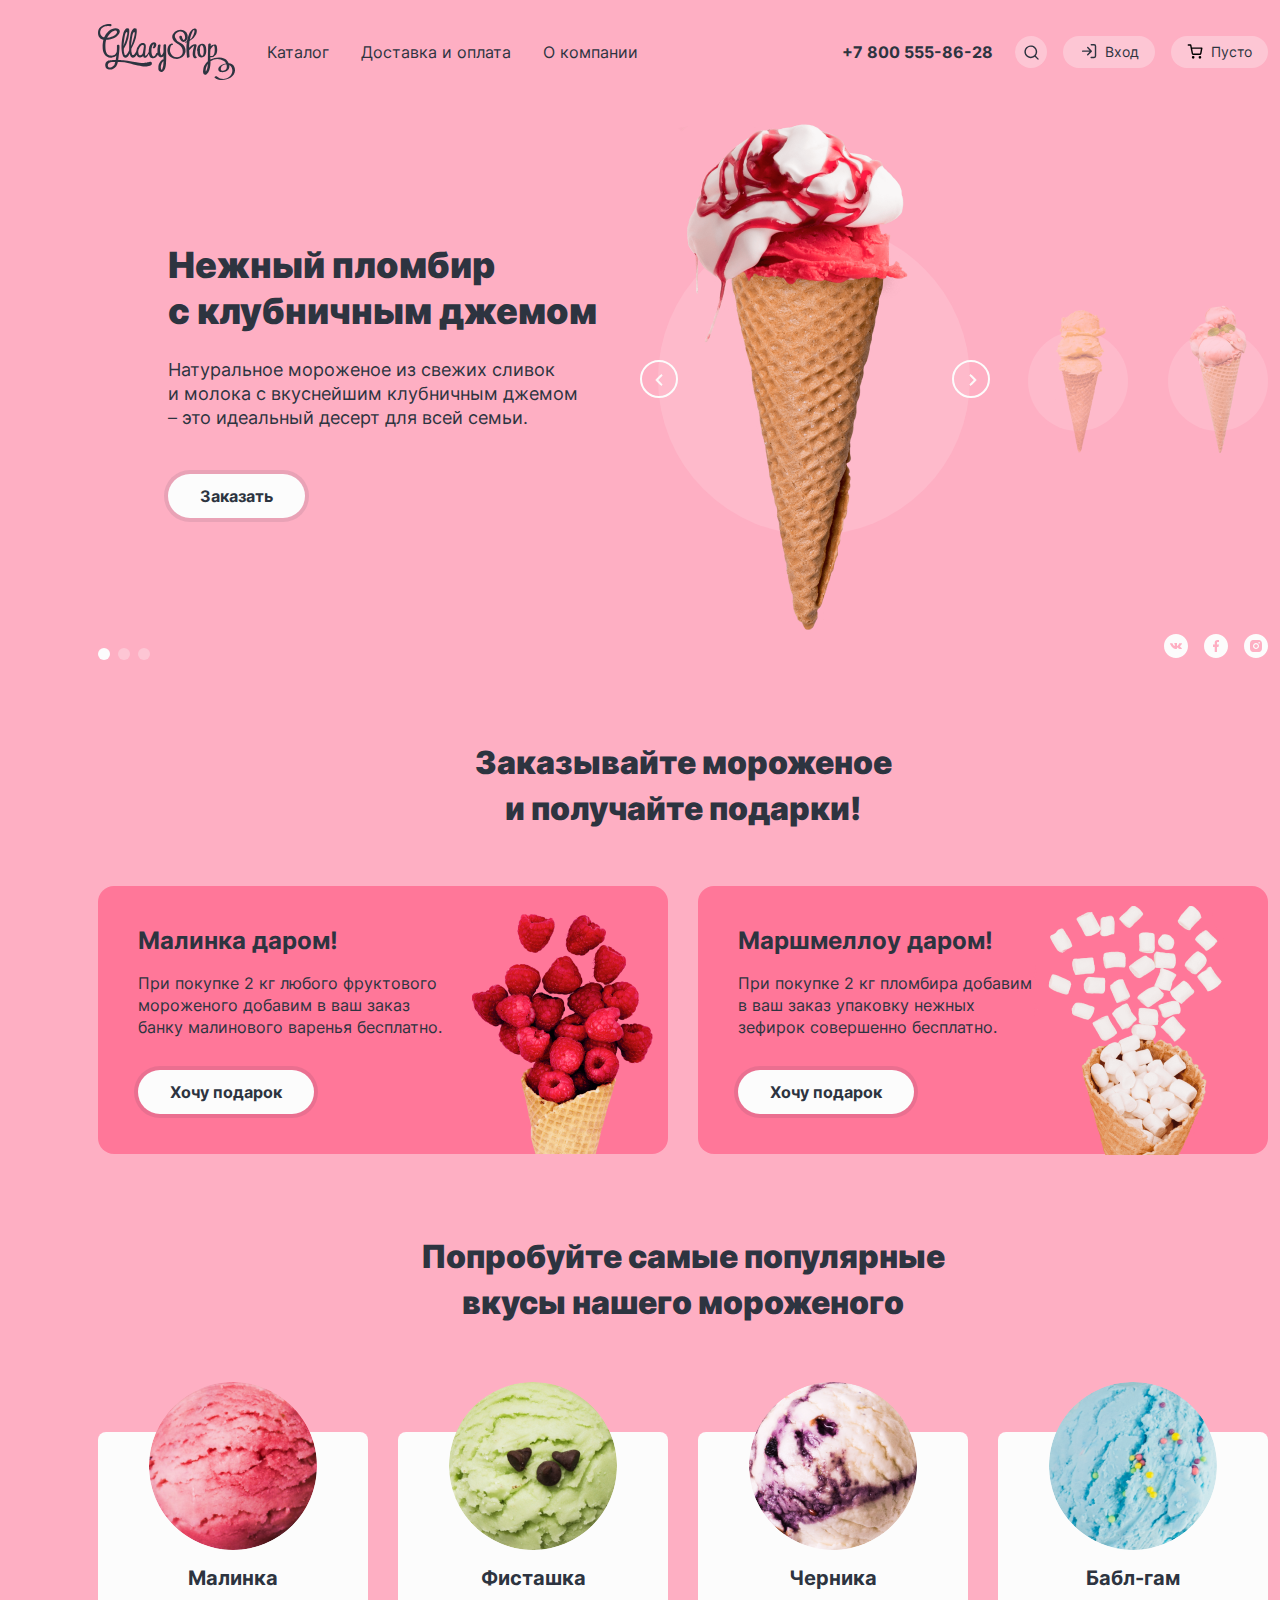
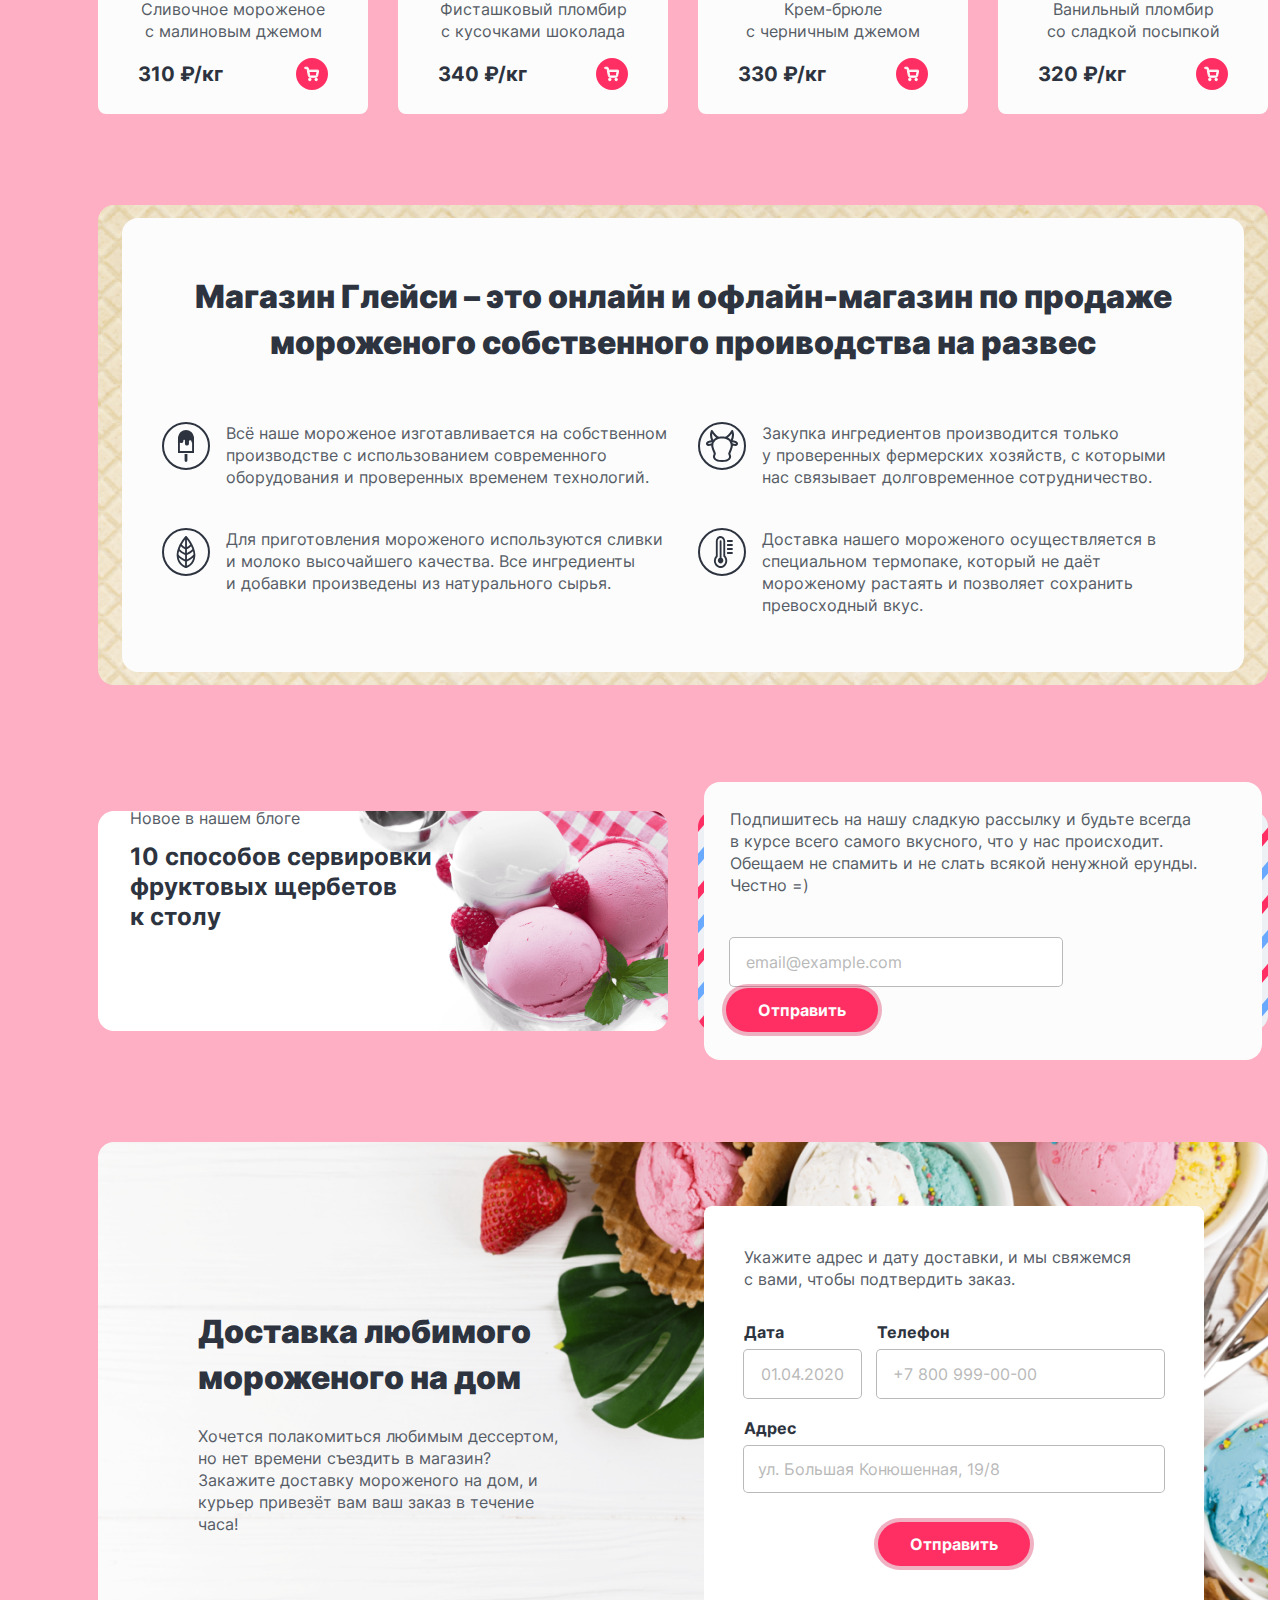
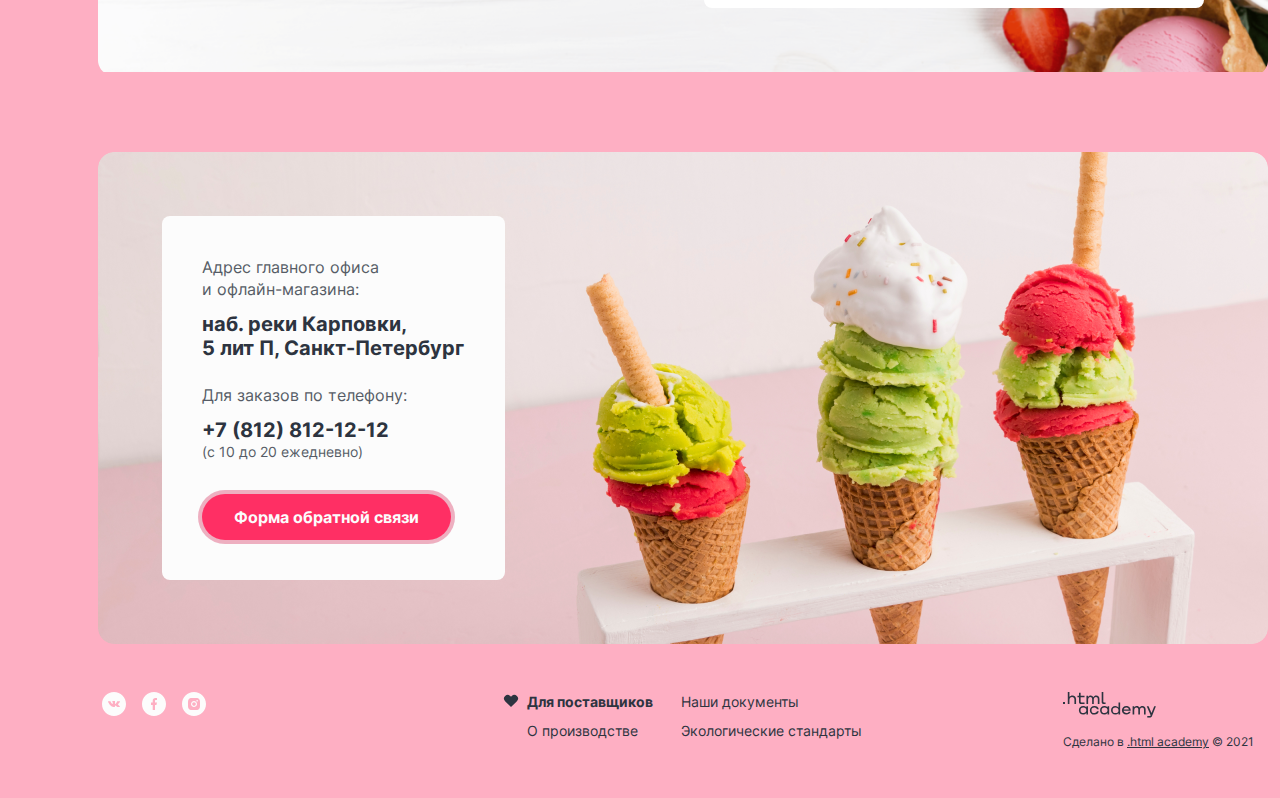
==== commit 391266b2: "Добавляет состояния форм" ====
--- a/index.html
+++ b/index.html
@@ -101,7 +101,7 @@
               <ul class="pagination-list">
                 <li class="pagination-item">
                   <a class="pagination-link-active">
-                    <svg class="pagination-link-icon" width="12" height="12" viewBox="0 0 12 12" fill="none" xmlns="http://www.w3.org/2000/svg">
+                    <svg class="pagination-link-icon-active" width="12" height="12" viewBox="0 0 12 12" fill="none" xmlns="http://www.w3.org/2000/svg">
                       <circle cx="6" cy="6" r="6" fill="#FCFCFC"/>
                     </svg>
                   </a>
@@ -306,15 +306,15 @@
             <div class="delivery-form-wrapper">
               <p class="field-group">
                 <label class="delivery-label-date" for="delivery-date">Дата</label>   <!--Добавить всплывающую подсказку-->
-                <input class="delivery-date-field" type="text" name="delivery-date" id="delivery-date" placeholder="01.04.2020">
+                <input class="delivery-date-field delivery-field" type="text" name="delivery-date" id="delivery-date" placeholder="01.04.2020">
               </p>
               <p class="field-group">
                 <label class="delivery-label-phone">Телефон</label>
-                <input class="delivery-phone-field" type="text" name="delivery-phone" id="delivery-phone" placeholder="+7 800 999-00-00">
+                <input class="delivery-phone-field delivery-field" type="text" name="delivery-phone" id="delivery-phone" placeholder="+7 800 999-00-00">
               </p>
               <p class="field-group field-group-adress">
                 <label class="delivery-label-adress">Адрес</label>    <!--Добавить всплывающую подсказку-->
-                <input class="delivery-adress-field" type="text" name="delivery-adress" id="delivery-adress" placeholder="ул. Большая Конюшенная, 19/8">
+                <input class="delivery-adress-field delivery-field" type="text" name="delivery-adress" id="delivery-adress" placeholder="ул. Большая Конюшенная, 19/8">
               </p>
               <button class="delivery-button button-bright" type="submit">Отправить</button>
             </div>
--- a/styles/style.css
+++ b/styles/style.css
@@ -102,6 +102,7 @@
   --color-background-color: rgba(252, 252, 252, 0.3);
   --color-background-color-opacity: rgba(252, 252, 252, 0.5);
   --color-shadow: rgba(45, 52, 64, 0.1);
+  --color-placeholder-disabled: rgba(45, 52, 64, 0.65);
 }
 
 html {
@@ -419,6 +420,7 @@
 }
 
 .button-white:disabled {
+  color: var(--color-neutral);
   background-color: var(--color-light);
   box-shadow: 0 0 0 4px var(--color-shadow);
   cursor: default;
@@ -559,6 +561,14 @@
   vertical-align: middle;
 }
 
+.pagination-link-icon-active {
+  margin-bottom: 8px;
+}
+
+.pagination-link-icon-active circle{
+  fill: var(--color-extra-light);
+}
+
 .pagination-link {
   border: none;
   display: inline-block;
@@ -1022,12 +1032,53 @@
   box-shadow: 0 0 0 1px var(--color-neutral);
   border-radius: 4px;
   background-color: var(--color-white);
-  color: var(--color-neutral);
+  color: var(--color-extra-dark);
   width: 332px;
   font-family: "Inter", sans-serif;
   font-size: 16px;
   font-weight: 400;
   line-height: 20px;
+}
+
+.subscription-field:hover {
+  box-sizing: border-box;
+  box-shadow: 0 0 0 1px var(--color-extra-dark);
+}
+
+.subscription-field:hover::placeholder,
+.subscription-field:focus::placeholder {
+  color: var(--color-extra-dark);
+}
+
+.subscription-field:focus {
+  box-sizing: border-box;
+  outline: 2px solid var(--color-extra-dark);
+}
+
+/* Класс для ошибки */
+.subscription-field-error {
+  box-sizing: border-box;
+  box-shadow: 0 0 0 1px var(--color-error);
+}
+
+.subscription-field-error:hover {
+  box-sizing: border-box;
+  box-shadow: 0 0 0 2px var(--color-error);
+}
+
+.subscription-field:disabled {
+  box-sizing: border-box;
+  background-color: var(--color-light);
+  box-shadow: 0 0 0 1px var(--color-neutral);
+  cursor: not-allowed;
+}
+
+.subscription-field:disabled::placeholder {
+  color: var(--color-placeholder-disabled);
+}
+
+.subscription-field:disabled:hover::placeholder {
+  color: var(--color-placeholder-disabled);
 }
 
 .subscription-field::placeholder {
@@ -1061,6 +1112,7 @@
   color: var(--color-extra-dark);
   background-color: var(--color-background-color);
   box-shadow: 0 0 0 4px var(--color-extra-bright);
+  cursor: pointer;
 }
 
 .button-bright:focus {
@@ -1069,9 +1121,10 @@
 }
 
 .button-bright:disabled {
+  color: var(--color-dark);
   background-color: var(--color-neutral);
   box-shadow: 0 0 0 4px var(--color-border-disabled);
-  cursor: default;
+  cursor: not-allowed;
   font-weight: 400;
 }
 
@@ -1165,13 +1218,12 @@
   color: var(--color-extra-dark);
 }
 
-.delivery-date-field,
-.delivery-phone-field,
-.delivery-adress-field {
-  box-sizing: border-box;
+.delivery-field {
   display: block;
   padding: 14px 16px;
-  border: 1px solid var(--color-neutral);
+  box-sizing: border-box;
+  border: none;
+  box-shadow: 0 0 0 1px var(--color-neutral);
   border-radius: 4px;
   color: var(--color-neutral);
   background-color: var(--color-white);
@@ -1182,9 +1234,7 @@
   font-style: normal;
 }
 
-.delivery-date-field::placeholder,
-.delivery-phone-field::placeholder,
-.delivery-adress-field::placeholder {
+.delivery-field::placeholder {
   color: var(--color-neutral);
 }
 
@@ -1200,6 +1250,47 @@
 .delivery-adress-field {
   width: 420px;
   padding: 13px 14px;
+}
+
+.delivery-field:hover {
+  box-sizing: border-box;
+  box-shadow: 0 0 0 1px var(--color-extra-dark);
+}
+
+.delivery-field:hover::placeholder,
+.delivery-field:focus::placeholder {
+  color: var(--color-extra-dark);
+}
+
+.delivery-field:focus {
+  box-sizing: border-box;
+  outline: 2px solid var(--color-extra-dark);
+}
+
+/* Класс для ошибки */
+.delivery-field-error {
+  box-sizing: border-box;
+  box-shadow: 0 0 0 1px var(--color-error);
+}
+
+.delivery-field-error:hover {
+  box-sizing: border-box;
+  box-shadow: 0 0 0 2px var(--color-error);
+}
+
+.delivery-field:disabled {
+  box-sizing: border-box;
+  background-color: var(--color-light);
+  box-shadow: 0 0 0 1px var(--color-neutral);
+  cursor: not-allowed;
+}
+
+.delivery-field:disabled::placeholder {
+  color: var(--color-placeholder-disabled);
+}
+
+.delivery-field:disabled:hover::placeholder {
+  color: var(--color-placeholder-disabled);
 }
 
 /* Контакты */
@@ -1826,8 +1917,7 @@
 
 .catalog-pagination-icon {
   margin-top: 5px;
-} 
-
+}
 
 .pagination-prev {
   width: 16px;
--- a/fonts/stylesheet.css
+++ b/fonts/stylesheet.css
@@ -0,0 +1,81 @@
+@font-face {
+    font-family: 'Inter';
+    src: url('Inter-ExtraBold.woff2') format('woff2'),
+        url('Inter-ExtraBold.woff') format('woff');
+    font-weight: bold;
+    font-style: normal;
+    font-display: swap;
+}
+
+@font-face {
+    font-family: 'Inter';
+    src: url('Inter-SemiBold.woff2') format('woff2'),
+        url('Inter-SemiBold.woff') format('woff');
+    font-weight: 600;
+    font-style: normal;
+    font-display: swap;
+}
+
+@font-face {
+    font-family: 'Inter';
+    src: url('Inter-Regular.woff2') format('woff2'),
+        url('Inter-Regular.woff') format('woff');
+    font-weight: normal;
+    font-style: normal;
+    font-display: swap;
+}
+
+@font-face {
+    font-family: 'Inter';
+    src: url('Inter-Black.woff2') format('woff2'),
+        url('Inter-Black.woff') format('woff');
+    font-weight: 900;
+    font-style: normal;
+    font-display: swap;
+}
+
+@font-face {
+    font-family: 'Inter';
+    src: url('Inter-Medium.woff2') format('woff2'),
+        url('Inter-Medium.woff') format('woff');
+    font-weight: 500;
+    font-style: normal;
+    font-display: swap;
+}
+
+@font-face {
+    font-family: 'Inter';
+    src: url('Inter-Light.woff2') format('woff2'),
+        url('Inter-Light.woff') format('woff');
+    font-weight: 300;
+    font-style: normal;
+    font-display: swap;
+}
+
+@font-face {
+    font-family: 'Inter';
+    src: url('Inter-Thin.woff2') format('woff2'),
+        url('Inter-Thin.woff') format('woff');
+    font-weight: 100;
+    font-style: normal;
+    font-display: swap;
+}
+
+@font-face {
+    font-family: 'Inter';
+    src: url('Inter-ExtraLight.woff2') format('woff2'),
+        url('Inter-ExtraLight.woff') format('woff');
+    font-weight: 200;
+    font-style: normal;
+    font-display: swap;
+}
+
+@font-face {
+    font-family: 'Inter';
+    src: url('Inter-Bold.woff2') format('woff2'),
+        url('Inter-Bold.woff') format('woff');
+    font-weight: bold;
+    font-style: normal;
+    font-display: swap;
+}
+
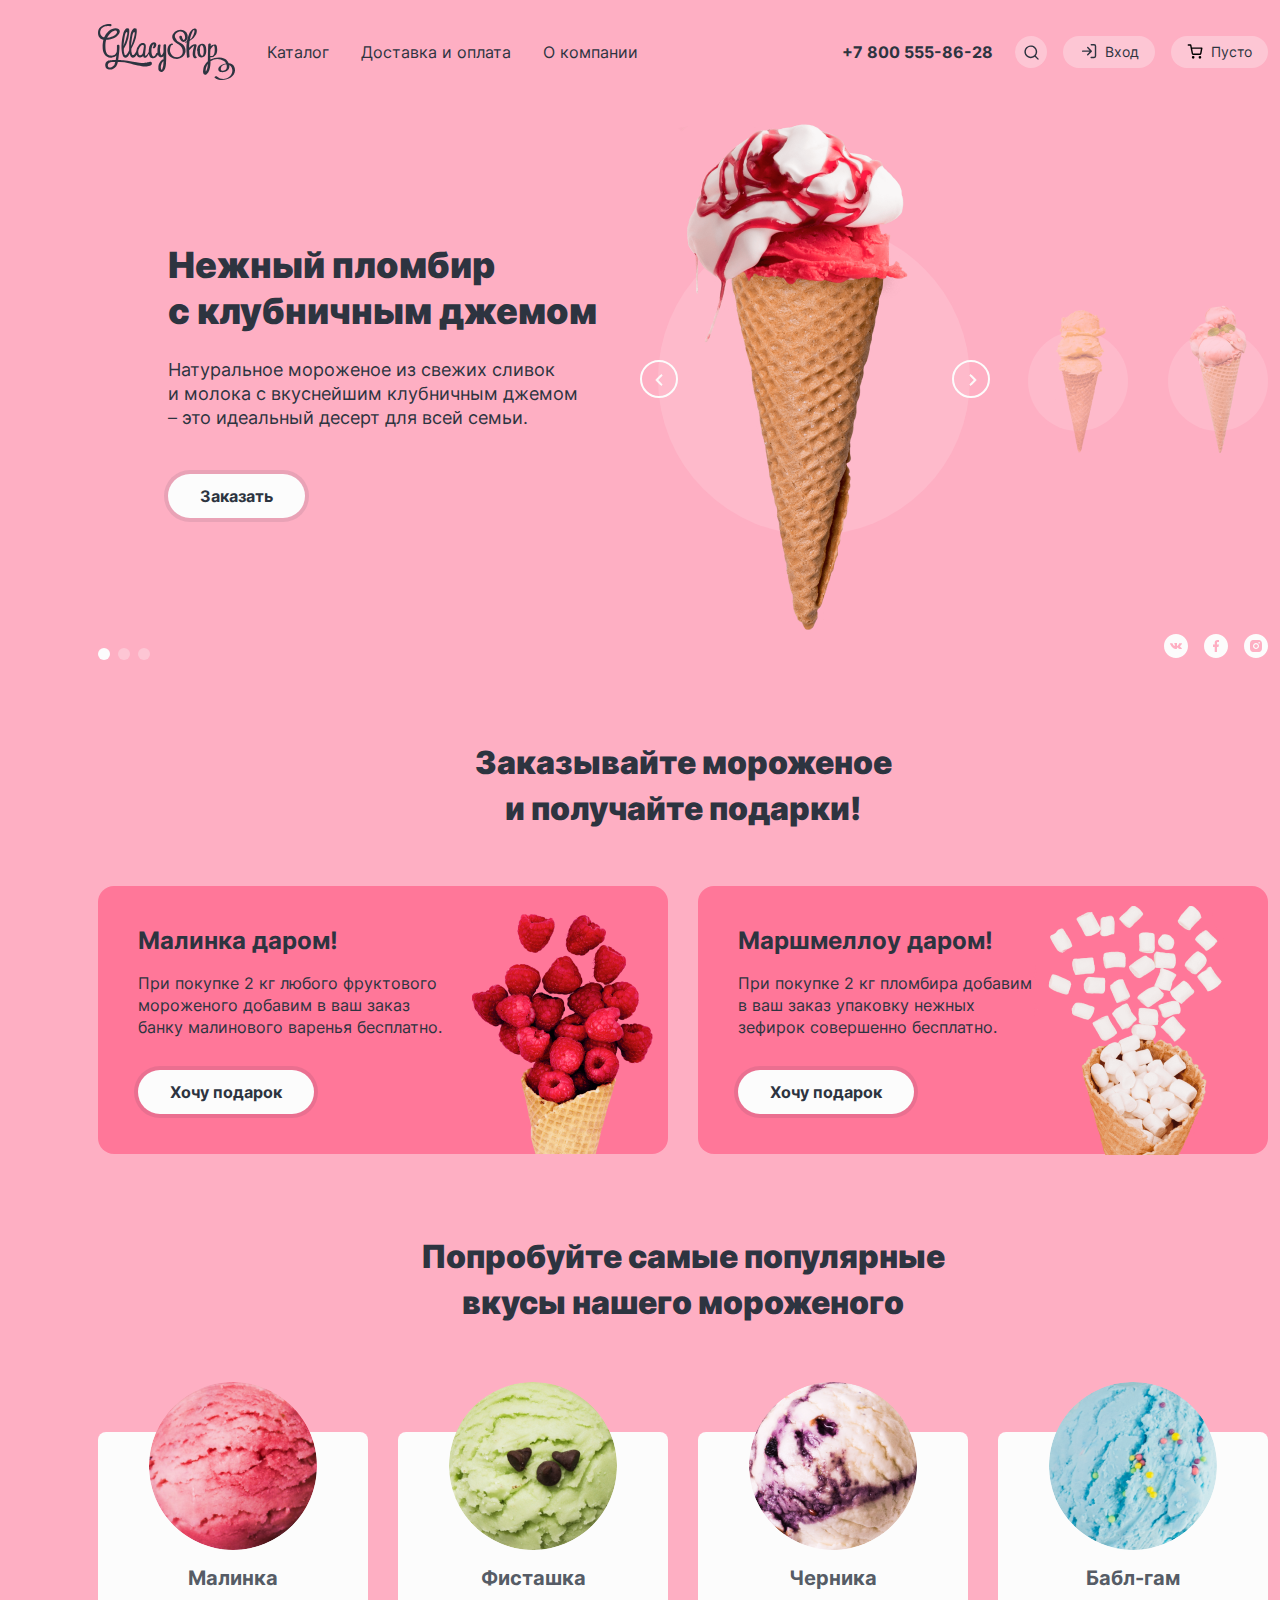
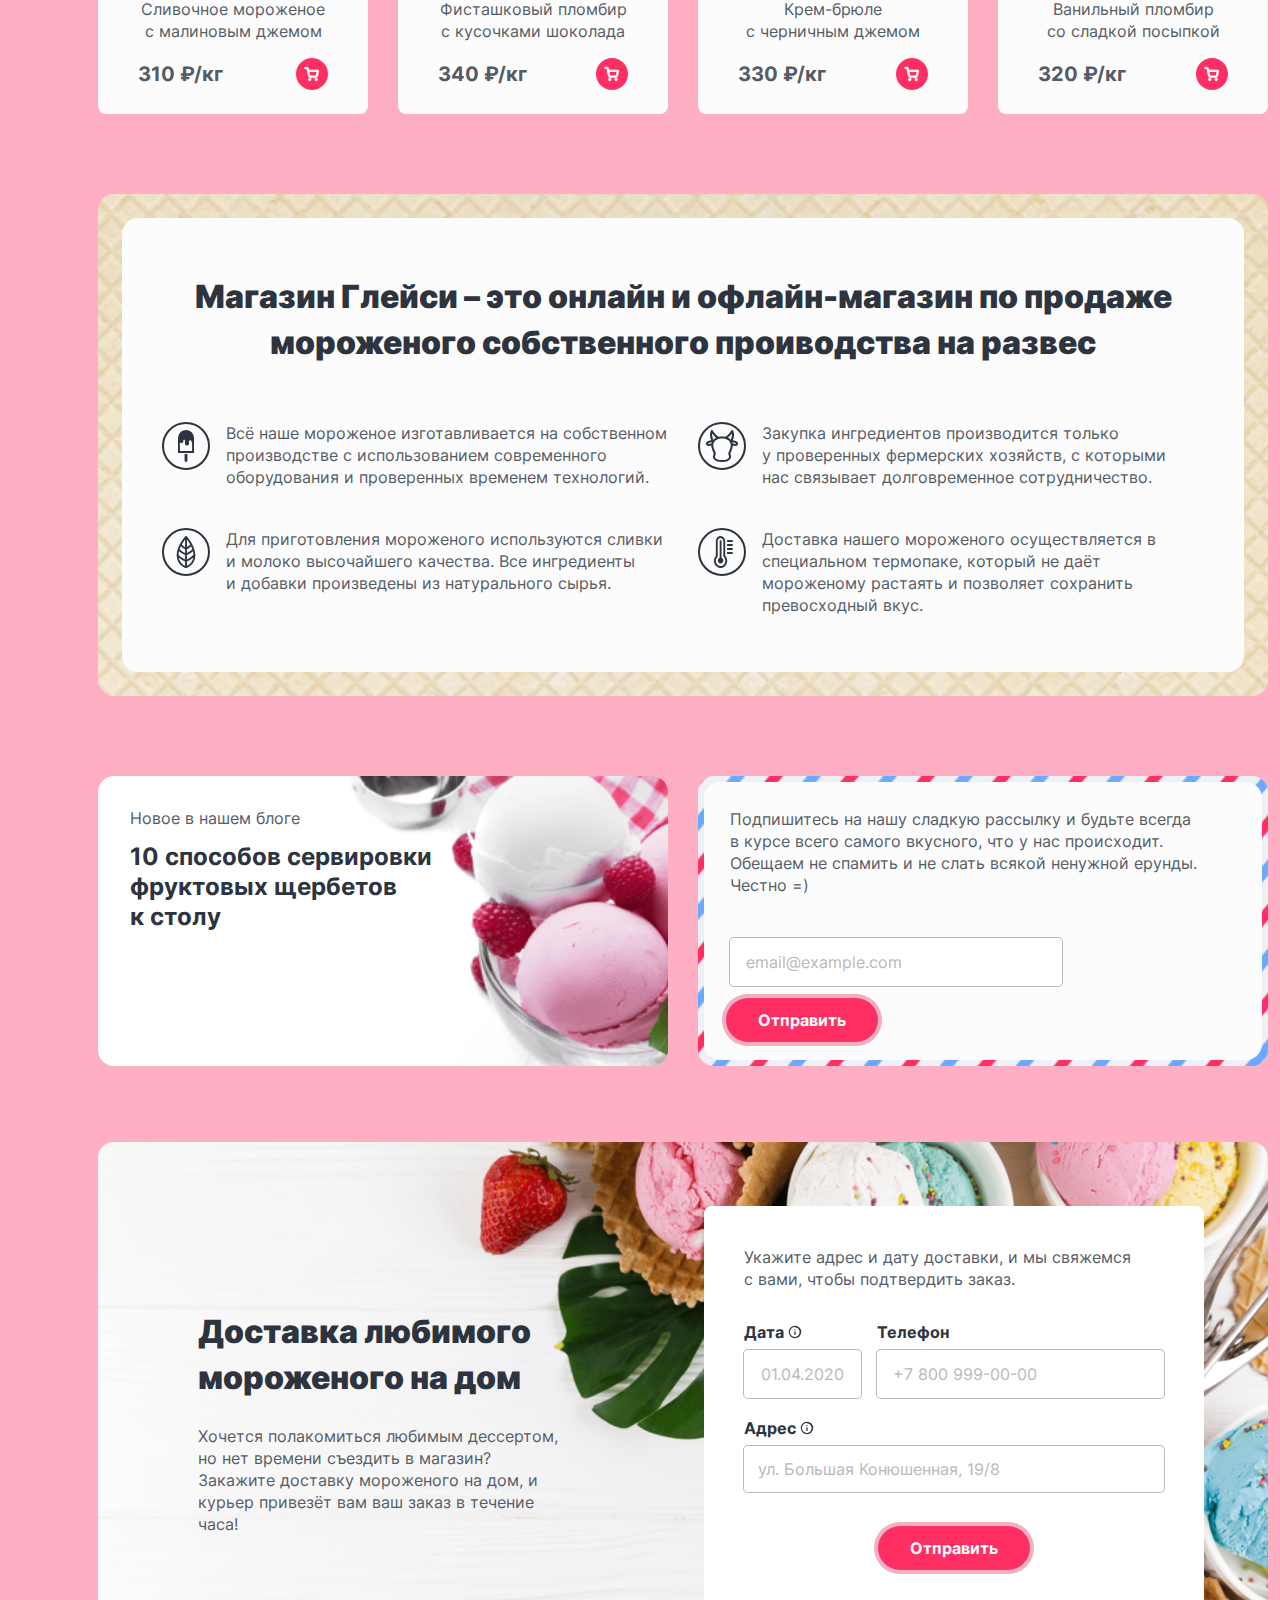
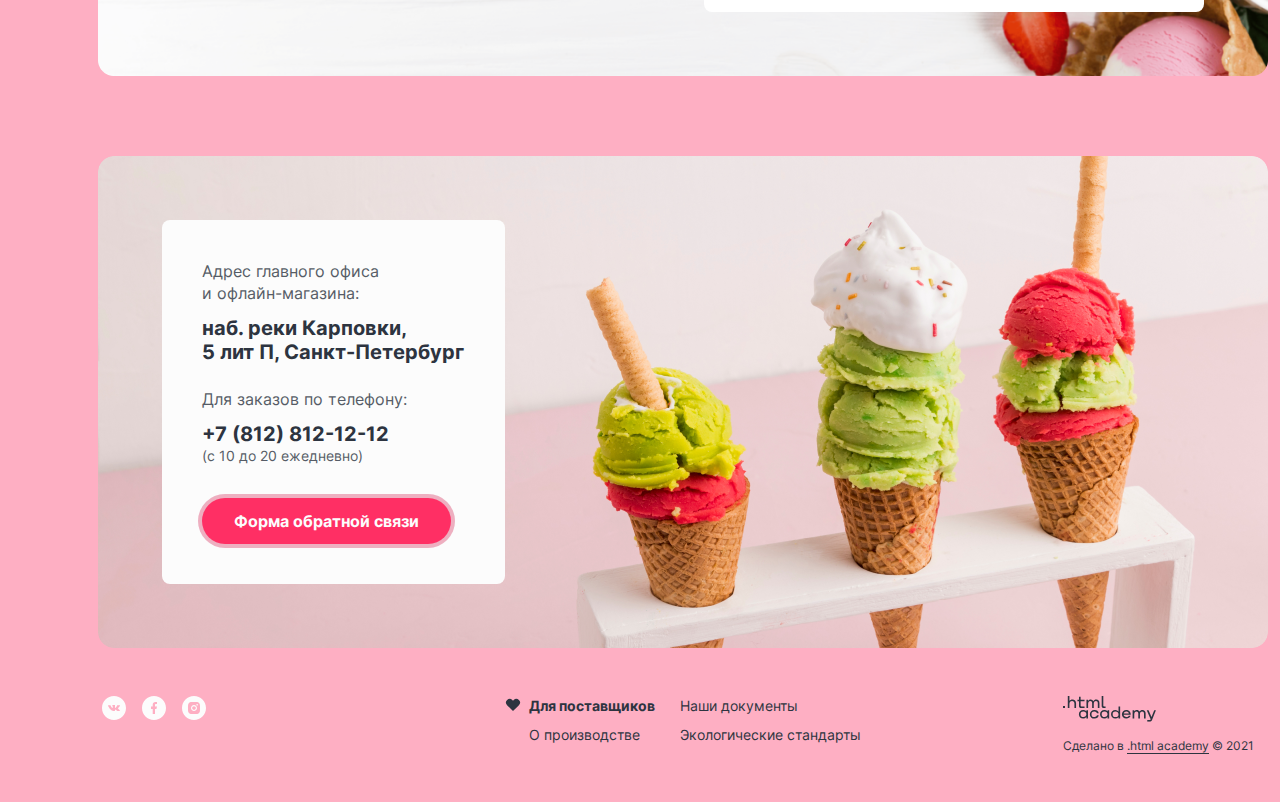
==== commit 759e4ebf: "Добавляет исправления на переполнение" ====
--- a/index.html
+++ b/index.html
@@ -2,12 +2,14 @@
 <html lang="ru">
   <head>
     <meta charset="utf-8">
+    <link rel="icon" type="image/png" sizes="32x32" href="/images/icons/favicon.png">
     <link rel="stylesheet" href="styles/style.css">
     <link rel="stylesheet" href="fonts/stylesheet.css">
     <title>HTML Academy: Gllacy Shop</title>
   </head>
   <body>
     <div class="page-container">
+      <h1 class="visually-hidden">Gllacy Shop.</h1>
       <!--Главная навигация-->
       <header class="main-header">
         <nav class="main-nav">
@@ -17,13 +19,35 @@
           <ul class="main-nav-list">
             <li class="main-nav-item">
               <a class="main-nav-link" href="catalog.html">Каталог</a>
-            </li>
+              <div class="popover-catalog">
+                <div class="popover-content">
+                  <h2 class="popover-caption">Новинки</h2>
+                  <ul class="popover-catalog-list">
+                    <li class="popover-catalog-item">
+                      <a class="popover-catalog-link" href="#">Сливочное</a>
+                    </li>
+                    <li class="popover-catalog-item">
+                      <a class="popover-catalog-link" href="#">Щербеты</a>
+                    </li>
+                    <li class="popover-catalog-item">
+                      <a class="popover-catalog-link" href="#">Фруктовый лед</a>
+                    </li>
+                    <li class="popover-catalog-item">
+                      <a class="popover-catalog-link" href="#">Мелорин</a>
+                    </li>
+                  </ul>
+                </div>
+              </div>
+            </li>
+
             <li class="main-nav-item">
               <a class="main-nav-link" href="#">Доставка и оплата</a>
             </li>
+
             <li class="main-nav-item">
               <a class="main-nav-link" href="#">О компании</a>
             </li>
+
           </ul>
           <ul class="user-nav-list">
             <li class=user-nav-item>
@@ -31,30 +55,51 @@
                 <a class="phone" href="tel:+78005558628">+7 800 555-86-28</a>
               </address>
             </li>
+
             <li class="user-nav-item">
               <a class="user-nav-link user-nav-search" href="#">
                 <span class="visually-hidden">Поиск.</span>
               </a>
-            </li>
+              <div class="popover-search">
+                <div class="popover-content">
+                  <h2 class="visually-hidden">Поиск.</h2>
+                  <form action="https://echo.htmlacademy.ru" method="post">
+                    <label class="search-label">
+                      <input class="form-search" type="text" placeholder="Поиск по сайту">
+                    </label>
+                    <button type="button" class="search-delete-button">
+                      <svg width="16" height="16" fill="none" xmlns="http://www.w3.org/2000/svg"><path fill-rule="evenodd" clip-rule="evenodd" d="M12.8 4.14a.67.67 0 1 0-.94-.94L8 7.06 4.14 3.2a.67.67 0 1 0-.94.94L7.06 8 3.2 11.86a.67.67 0 1 0 .94.94L8 8.94l3.86 3.86a.67.67 0 1 0 .94-.94L8.94 8l3.86-3.86Z" fill="#2D3440"/></svg>
+                      <span class="visually-hidden">Очистить.</span>
+                    </button>
+                  </form>
+                </div>
+              </div>
+            </li>
+
             <li class="user-nav-item">
               <a class="user-nav-link user-nav-login" href="#">
                 <span class="visually-hidden">Личный кабинет.</span>
                 Вход
               </a>
             </li>
+
             <li class="user-nav-item">
               <a class="user-nav-link user-nav-basket" href="#">
                 <span class="visually-hidden">Корзина.</span>
                 Пусто
               </a>
+              <div class="popover-basket-zero">
+                <div class="popover-content">
+                  <h2 class="visually-hidden">Корзина.</h2>
+                  <p class="basket-zero">Ваша корзина<br> пока пуста</p>
+                </div>
+              </div>
             </li>
           </ul>
         </nav>
       </header>
+
       <main class="main-page main-container">
-        <h1 class="visually-hidden">Gllacy Shop.</h1>
-
-        <!--Рекламный блок-->
         <section class="promo">
           <h2 class="visually-hidden">Рекламный блок.</h2>
           <ul class="promo-list">
@@ -74,10 +119,10 @@
               </span>
 
               <div class="promo-wrapper">
-                <h3 class="promo-caption">Нежный пломбир с&nbspклубничным джемом</h3>
-                <p class="promo-text">Натуральное мороженое из свежих сливок и&nbspмолока с вкуснейшим клубничным джемом<br> – это идеальный десерт для всей семьи.</p>
+                <h3 class="promo-caption">Нежный пломбир с&nbsp;клубничным джемом</h3>
+                <p class="promo-text">Натуральное мороженое из свежих сливок и&nbsp;молока с вкуснейшим клубничным джемом<br> – это идеальный десерт для всей семьи.</p>
                 <div class="promo-link-wrapper">
-                  <a class="button-white" href="#">Заказать</a>
+                  <a class="button-white promo-button" href="#">Заказать</a>
                 </div>
               </div>
             </li>
@@ -125,7 +170,6 @@
               </ul>
             </div>
 
-            <!--Ссылки на соц.сети-->
             <ul class="socials-list">
               <li class="socials-item">
                 <a class="socials-link socials-link-vk" href="https://vk.com/htmlacademy">
@@ -170,7 +214,7 @@
             <li class="banner-item">
               <h3 class="banner-item-caption">Маршмеллоу даром!</h3>
               <img class="banner-item-img img-column-2" src="/images/marshmallow.png" width="232" height="359" alt="Рожок с зефирками">
-              <p class="banner-item-text">При покупке 2 кг пломбира добавим в&nbspваш заказ упаковку нежных <br>зефирок совершенно бесплатно.</p>
+              <p class="banner-item-text">При покупке 2 кг пломбира добавим в&nbsp;ваш заказ упаковку нежных <br>зефирок совершенно бесплатно.</p>
               <div class="button-wrapper">
                 <a class="button-white banner-item-link">Хочу подарок</a>
             </div>
@@ -180,7 +224,7 @@
 
         <!--Популярные товары-->
         <section class="popular">
-          <h2 class="catalog-title">Попробуйте самые&nbspпопулярные вкусы нашего мороженого</h2>
+          <h2 class="catalog-title">Попробуйте самые&nbsp;популярные вкусы нашего мороженого</h2>
           <ul class="catalog-list">
             <li class="catalog-item">
               <img class="catalog-item-img" src="/images/catalog/rasberry-ball.png" width="168" height="168" alt="Шарик малинового мороженого.">
@@ -211,7 +255,7 @@
             <li class="catalog-item">
               <img class="catalog-item-img" src="/images/catalog/blueberry-ball.png" width="168" height="168" alt="Шарик черничного мороженого.">
               <h3 class="catalog-item-caption">Черника</h3>
-              <p class="catalog-item-text">Крем-брюле с&nbspчерничным джемом</p>
+              <p class="catalog-item-text">Крем-брюле с&nbsp;черничным джемом</p>
               <div class="catalog-wrapper">
                 <span class="catalog-item-price">330 ₽/кг</span>
                 <button class="button-basket" type="button">
@@ -224,7 +268,7 @@
             <li class="catalog-item">
               <img class="catalog-item-img" src="/images/catalog/bubble-ball.png" width="168" height="168" alt="Шарик ванильного мороженого голубого цвета.">
               <h3 class="catalog-item-caption">Бабл-гам</h3>
-              <p class="catalog-item-text">Ванильный пломбир со&nbspсладкой посыпкой</p>
+              <p class="catalog-item-text">Ванильный пломбир со&nbsp;сладкой посыпкой</p>
               <div class="catalog-wrapper">
                 <span class="catalog-item-price">320 ₽/кг</span>
                 <button class="button-basket" type="button">
@@ -305,7 +349,13 @@
             <p class="delivery-form-text">Укажите адрес и дату доставки, и мы свяжемся с&nbsp;вами, чтобы подтвердить заказ.</p>
             <div class="delivery-form-wrapper">
               <p class="field-group">
-                <label class="delivery-label-date" for="delivery-date">Дата</label>   <!--Добавить всплывающую подсказку-->
+                <label class="delivery-label-date" for="delivery-date">Дата</label>
+                <span class="tooltip-data">
+                  <button class="tooltip-toggle" type="button" aria-labelledby="tooltip-label-data">
+                    <svg class="tooltip-icon" fill="none" xmlns="http://www.w3.org/2000/svg" viewBox="0 0 14 14"><path fill-rule="evenodd" clip-rule="evenodd" d="M7 2.13a4.88 4.88 0 1 0 0 9.75 4.88 4.88 0 0 0 0-9.75ZM.8 7a6.2 6.2 0 1 1 12.4 0A6.2 6.2 0 0 1 .8 7ZM7 6.33c.37 0 .67.3.67.67v2.22a.67.67 0 0 1-1.34 0V7c0-.37.3-.67.67-.67Zm0-2.21a.67.67 0 0 0 0 1.33.67.67 0 0 0 0-1.33Z" fill="#2D3440"/></svg>
+                  </button>
+                  <span class="tooltip-text" role="tooltip" id="tooltip-label-data">Укажите адрес и дату доставки, и мы свяжемся с&nbsp;вами, чтобы подтвердить заказ.</span>
+                </span>
                 <input class="delivery-date-field delivery-field" type="text" name="delivery-date" id="delivery-date" placeholder="01.04.2020">
               </p>
               <p class="field-group">
@@ -313,7 +363,13 @@
                 <input class="delivery-phone-field delivery-field" type="text" name="delivery-phone" id="delivery-phone" placeholder="+7 800 999-00-00">
               </p>
               <p class="field-group field-group-adress">
-                <label class="delivery-label-adress">Адрес</label>    <!--Добавить всплывающую подсказку-->
+                <label class="delivery-label-adress">Адрес</label>
+                <span class="tooltip-adress">
+                  <button class="tooltip-toggle" type="button" aria-labelledby="tooltip-label-adress">
+                    <svg class="tooltip-icon" fill="none" xmlns="http://www.w3.org/2000/svg" viewBox="0 0 14 14"><path fill-rule="evenodd" clip-rule="evenodd" d="M7 2.13a4.88 4.88 0 1 0 0 9.75 4.88 4.88 0 0 0 0-9.75ZM.8 7a6.2 6.2 0 1 1 12.4 0A6.2 6.2 0 0 1 .8 7ZM7 6.33c.37 0 .67.3.67.67v2.22a.67.67 0 0 1-1.34 0V7c0-.37.3-.67.67-.67Zm0-2.21a.67.67 0 0 0 0 1.33.67.67 0 0 0 0-1.33Z" fill="#2D3440"/></svg>
+                  </button>
+                  <span class="tooltip-text" role="tooltip" id="tooltip-label-adress">Укажите адрес и дату доставки, и мы свяжемся с&nbsp;вами, чтобы подтвердить заказ.</span>
+                </span>
                 <input class="delivery-adress-field delivery-field" type="text" name="delivery-adress" id="delivery-adress" placeholder="ул. Большая Конюшенная, 19/8">
               </p>
               <button class="delivery-button button-bright" type="submit">Отправить</button>
@@ -344,6 +400,7 @@
                 </svg>
               </a>
             </li>
+
             <li class="socials-item">
               <a class="footer-socials-link socials-link" href="https://www.facebook.com/htmlacademy">
                 <svg class="socials-link-icon" width="24" height="24" viewBox="0 0 24 24" fill="none" xmlns="http://www.w3.org/2000/svg">
@@ -351,6 +408,7 @@
                 </svg>
               </a>
             </li>
+
             <li class="socials-item">
               <a class="footer-socials-link socials-link" href="https://wwww.instagram.com/htmlacademy">
                 <svg class="socials-link-icon" width="24" height="24" viewBox="0 0 24 24" fill="none" xmlns="http://www.w3.org/2000/svg">
@@ -363,27 +421,63 @@
             <li class="footer-menu-item">
               <a class="footer-menu-link" href="#"><strong class="footer-menu-strong">Для поставщиков</strong></a>
             </li>
+
             <li class="footer-menu-item">
               <a class="footer-menu-link" href="#">Наши документы</a>
             </li>
+
             <li class="footer-menu-item">
               <a class="footer-menu-link" href="#">О производстве</a>
             </li>
+
             <li class="footer-menu-item">
               <a class="footer-menu-link" href="#">Экологические стандарты</a>
             </li>
           </ul>
+
           <ul class="footer-copyright-list">
             <li class="footer-copyright-item">
               <a class="footer-copyright-link" href="https://htmlacademy.ru">
                 <img class="footer-copyright-img" src="/images/logo_htmlacademy.svg" width="93" height="26" alt="Логотип htmlacademy.">
               </a>
             </li>
+
             <li class="footer-copyright-item">
               <p class="footer-copyright-text">Сделано в <a class="footer-copyright-link" href="https://htmlacademy.ru">.html academy</a> © 2021</p>
             </li>
           </ul>
         </div>
       </footer>
+
+      <div class="modal-container modal-container-close">
+        <div class="modal">
+          <button class="modal-close-button" type="button">
+            <span class="visually-hidden">Закрыть.</span>
+          </button>
+          <section class="modal-content">
+            <h2 class="visually-hidden">Форма обратной связи.</h2>
+            <p class="modal-caption">Мы обязательно ответим вам!</p>
+            <form class="modal-form" action="https://echo.htmlacademy.ru/" method="post">
+              <p class="field-group">
+                <label class="visually-hidden" for="name">Имя и фамилия.</label>
+                <input class="modal-form-field" type="text" id="name" name="name" placeholder="Имя и фамилия">
+              </p>
+
+              <p class="field-group">
+                <label class="visually-hidden" for="e-mail">Ваш e-mail.</label>
+                <input class="modal-form-field" type="email" id="e-mail" name="e-mail" placeholder="email@example.com">
+              </p>
+
+              <p class="field-group">
+                <label class="visually-hidden" for="e-mail">Текст.</label>
+                <input class="modal-form-field field-text" type="text" id="text" name="text" placeholder="В свободной форме">
+              </p>
+              <div class="modal-button-wrapper">
+                <button class="modal-button button-bright">Отправить</button>
+              </div>
+            </form>
+          </section>
+        </div>
+      </div>
     </div>
   </body>
--- a/styles/style.css
+++ b/styles/style.css
@@ -103,6 +103,7 @@
   --color-background-color-opacity: rgba(252, 252, 252, 0.5);
   --color-shadow: rgba(45, 52, 64, 0.1);
   --color-placeholder-disabled: rgba(45, 52, 64, 0.65);
+  --color-range-scale: rgba(86, 92, 102, 0.3);
 }
 
 html {
@@ -144,8 +145,6 @@
   flex-grow: 1;
 }
 
-/* Шапка */
-
 .main-header {
   margin: 0 auto;
   padding: 24px 0;
@@ -178,9 +177,10 @@
 }
 
 .main-nav-link {
+  position: relative;
   box-sizing: border-box;
   display: inline-block;
-  margin: 0;
+  margin: 10px 0;
   padding: 6px 16px;
   font-size: 16px;
   font-weight: 400;
@@ -210,10 +210,75 @@
   border-radius: 26px;
 }
 
+.popover-catalog {
+  display: none;
+}
+
+.popover-catalog {
+  position: absolute;
+  top: 78px;
+  left: 290px;
+  z-index: 1;
+  box-sizing: border-box;
+  width: 138px;
+  min-height: 192px;
+  padding: 16px 0;
+  font-family: "Inter", sans-serif;
+  background-color: var(--color-extra-light);
+  border-radius: 4px;
+}
+
+.popover-caption {
+  font-family: inherit;
+  font-size: 14px;
+  font-weight: 700;
+  line-height: 20px;
+  margin: 0;
+  margin-bottom: 12px;
+  padding: 0;
+  padding-bottom: 12px;
+  padding-left: 16px;
+  border-bottom: 1px solid var(--color-neutral);
+}
+
+.popover-catalog-list {
+  list-style-type: none;
+  margin: 0;
+  padding: 0;
+}
+
+.popover-catalog-item {
+  margin-bottom: 4px;
+}
+
+.popover-catalog-link {
+  display: inline-block;
+  margin-bottom: 4px;
+  padding: 8px 16px;
+  font-family: inherit;
+  font-size: 14px;
+  font-weight: 400;
+  line-height: 20px;
+  text-decoration: none;
+  color: var(--color-extra-dark);
+  width: 106px;
+}
+
+.popover-catalog-link:hover {
+  background-color: var(--color-extra-light-bright);
+}
+
+.popover-catalog-link:focus {
+  background-color: var(--color-bright);
+}
+
+.popover-catalog-link:active {
+  background-color: var(--color-neutral-bright);
+}
+
 .user-nav-list {
   display: flex;
   flex-wrap: wrap;
-  justify-content: flex-end;
   align-items: center;
   justify-content: flex-start;
   min-width: 425px;
@@ -246,7 +311,7 @@
 .user-nav-link {
   box-sizing: border-box;
   display: block;
-  margin: 0 8px;
+  margin: 10px 8px;
   font-size: 14px;
   font-weight: 400;
   line-height: 20px;
@@ -299,6 +364,86 @@
   background-size: contain;
 }
 
+.user-nav-item {
+  position: relative;
+}
+
+.popover-search {
+  display: none;
+}
+
+.popover-search {
+  position: absolute;
+  top: 46px;
+  right: 8px;
+  z-index: 1;
+  box-sizing: border-box;
+  width: 356px;
+  padding: 24px 16px;
+  font-family: "Inter", sans-serif;
+  background-color: var(--color-extra-light);
+  min-height: 96px;
+  border-radius: 4px;
+}
+
+.form-search {
+  padding: 14px 16px;
+  color: var(--color-extra-dark);
+  box-sizing: border-box;
+  border: none;
+  box-shadow: 0 0 0 1px var(--color-neutral);
+  border-radius: 4px;
+  min-width: 324px;
+  font-family: inherit;
+}
+
+.form-search::placeholder {
+  color: var(--color-neutral);
+}
+
+.form-search:hover {
+  box-sizing: border-box;
+  box-shadow: 0 0 0 1px var(--color-neutral);
+  border-radius: 4px;
+  cursor: pointer;
+  border: none;
+}
+
+.form-search:focus {
+  box-sizing: border-box;
+  outline: 1px solid var(--color-neutral);
+  border-radius: 4px;
+  cursor: text;
+  border: none;
+}
+
+.form-search:active {
+  box-sizing: border-box;
+  box-shadow: 0 0 0 1px var(--color-neutral);
+  border-radius: 4px;
+  cursor: text;
+  border: none;
+}
+
+.search-delete-button {
+  position: absolute;
+  top: 35px;
+  right: 40px;
+  width: 10px;
+  height: 10px;
+  border: none;
+  background-color: transparent;
+  opacity: 0;
+}
+
+.search-delete-button:hover {
+  opacity: 1;
+}
+
+.search-delete-button:active {
+  opacity: 0.4;
+}
+
 .user-nav-login {
   display: inline-block;
   padding: 6px 16px;
@@ -307,12 +452,134 @@
   background-color: var(--color-background-color);
 }
 
-.user-nav-login::before{
+.user-nav-login::before {
   padding-right: 8px;
   background-image: url("../images/icons/log-in.svg");
   background-position: center;
   background-repeat: no-repeat;
   background-size: contain;
+}
+
+.popover-login {
+  display: none;
+}
+
+.popover-login {
+  position: absolute;
+  top: 46px;
+  right: 8px;
+  z-index: 1;
+  box-sizing: border-box;
+  width: 420px;
+  min-height: 350px;
+  padding: 48px;
+  background-color: var(--color-extra-light);
+  border-radius: 4px;
+}
+
+.form-login {
+  padding: 14px 16px;
+  margin-bottom: 16px;
+  color: var(--color-extra-dark);
+  box-sizing: border-box;
+  border: none;
+  box-shadow: 0 0 0 1px var(--color-neutral);
+  border-radius: 4px;
+  min-width: 324px;
+  font-family: inherit;
+}
+
+.form-login::placeholder {
+  color: var(--color-extra-dark);
+}
+
+.form-login:hover {
+  box-sizing: border-box;
+  box-shadow: 0 0 0 1px var(--color-neutral);
+  border-radius: 4px;
+  cursor: pointer;
+  border: none;
+}
+
+.form-login:focus {
+  box-sizing: border-box;
+  outline: 1px solid var(--color-neutral);
+  border-radius: 4px;
+  cursor: text;
+  border: none;
+}
+
+.form-login:active {
+  box-sizing: border-box;
+  box-shadow: 0 0 0 1px var(--color-neutral);
+  border-radius: 4px;
+  cursor: text;
+  border: none;
+}
+
+.login-wrapper {
+  margin-top: 16px;
+  margin-bottom: 4px;
+  display: flex;
+  flex-wrap: wrap;
+}
+
+.button-bright {
+  word-wrap: break-word;
+  display: inline-block;
+  box-sizing: border-box;
+  color: var(--color-extra-light);
+  background-color: var(--color-extra-bright);
+  border: none;
+  box-shadow: 0 0 0 4px var(--color-border), 0 0 0 4px var(--color-shadow);
+  border-radius: 26px;
+  cursor: pointer;
+  margin: 0;
+  padding: 12px 32px;
+  text-decoration: none;
+  font-family: "Inter", sans-serif;
+  font-size: 16px;
+  font-weight: 700;
+  line-height: 20px;
+  text-align: center;
+}
+
+.button-login {
+  margin-right: 23px;
+}
+
+.login-list {
+  list-style: none;
+  margin: 0;
+  padding: 0;
+  display: flex;
+  flex-wrap: wrap;
+  max-width: 130px;
+}
+
+.login-password,
+.login-registration {
+  font-family: inherit;
+  font-size: 14px;
+  font-weight: 400;
+  line-height: 20px;
+  color: var(--color-extra-dark);
+  text-decoration: none;
+  border-bottom: 1px solid var(--color-extra-dark);
+  display: block;
+  margin-right: 10px;
+}
+
+.login-password:hover,
+.login-registration:hover {
+  box-sizing: border-box;
+  opacity: 0.3;
+}
+
+.login-password:focus,
+.login-registration:focus {
+  box-sizing: border-box;
+  opacity: 1;
 }
 
 .user-nav-basket {
@@ -324,7 +591,7 @@
   background-color: var(--color-background-color);
 }
 
-.user-nav-basket::before{
+.user-nav-basket::before {
   padding-right: 8px;
   background-image: url("../images/icons/bascet.svg");
   background-position: center;
@@ -332,7 +599,152 @@
   background-size: contain;
 }
 
-/* Промо */
+.user-nav-basket-hundred {
+  display: none;
+}
+
+.popover-basket-zero {
+  display: none;
+}
+
+.popover-basket-zero {
+  position: absolute;
+  top: 46px;
+  right: 8px;
+  z-index: 1;
+  box-sizing: border-box;
+  width: 356px;
+  padding: 48px;
+  background-color: var(--color-extra-light);
+  min-height: 156px;
+  border-radius: 4px;
+}
+
+.basket-zero {
+  padding: 0;
+  margin: 0;
+  font-family: "Inter", sans-serif;
+  font-size: 24px;
+  font-weight: 700;
+  line-height: 30px;
+  color: var(--color-extra-dark);
+  text-align: center;
+}
+
+.popover-basket {
+  display: none;
+}
+
+.popover-basket {
+  position: absolute;
+  top: 46px;
+  right: 0;
+  z-index: 1;
+  box-sizing: border-box;
+  width: 441px;
+  min-height: 382px;
+  padding: 48px;
+  background-color: var(--color-extra-light);
+  border-radius: 4px;
+}
+
+.popover-title {
+  padding: 0;
+  margin: 0;
+  margin-bottom: 32px;
+  font-size: 24px;
+  font-weight: 700;
+  line-height: 30px;
+}
+
+.basket-items-list {
+  padding: 0;
+  margin: 0;
+  list-style-type: none;
+  font-family: "Inter", sans-serif;
+}
+
+.basket-item {
+  position: relative;
+  display: flex;
+  margin-bottom: 24px;
+}
+
+.basket-link {
+  display: flex;
+  flex-wrap: wrap;
+  color: var(--color-extra-dark);
+  text-decoration: none;
+  font-family: inherit;
+}
+
+.basket-img {
+  margin-right: 16px;
+}
+
+.basket-item-wrapper {
+  width: 150px;
+  margin-right: 14px;
+}
+
+.basket-item-title {
+  padding: 0;
+  margin: 0;
+  margin-bottom: 4px;
+  font-size: 18px;
+  font-weight: 700;
+  line-height: 22px;
+}
+
+.basket-item-price {
+  padding: 0;
+  margin: 0;
+  color: var(--color-neutral);
+  font-size: 14px;
+  line-height: 20px;
+}
+
+.basket-item-amount {
+  display: flex;
+  align-items: center;
+  padding: 0;
+  margin: 0;
+  margin-right: 13px;
+  max-width: 90px;
+  font-size: 18px;
+  font-weight: 700;
+  line-height: 22px;
+}
+
+.basket-delete-button {
+  position: absolute;
+  top: 15px;
+  right: 8px;
+  width: 10px;
+  height: 10px;
+  border: none;
+  background-color: transparent;
+}
+
+.basket-footer {
+  display: flex;
+  flex-wrap: wrap;
+  justify-content: space-between;
+  margin-top: 16px;
+  padding-top: 32px;
+  border-top: 1px solid var(--color-light);
+}
+
+.basket-footer-total {
+  align-self: center;
+  padding: 0;
+  margin: 0;
+  font-family: inherit;
+  font-size: 18px;
+  font-weight: 700;
+  line-height: 22px;
+  color: var(--color-extra-dark);
+}
 
 .promo-list {
   display: grid;
@@ -364,7 +776,7 @@
 }
 
 .promo-caption {
-  padding: 132px 0 24px 0;
+  padding: 132px 0 24px;
   margin: 0;
   order: 0;
   max-width: 470px;
@@ -374,7 +786,7 @@
 }
 
 .promo-text {
-  margin: 0 0 44px 0;
+  margin: 0 0 44px;
   order: 1;
   max-width: 470px;
   font-size: 18px;
@@ -389,7 +801,12 @@
   order: 3;
 }
 
+.promo-button {
+  max-width: 139px;
+}
+
 .button-white {
+  word-wrap: break-word;
   display: inline-block;
   border: none;
   box-sizing: border-box;
@@ -460,8 +877,8 @@
   background-color: transparent;
 }
 
-.img-wrapper-active:before {
-  content: "";
+.img-wrapper-active::before {
+  content: " ";
   display: block;
   width: 312px;
   height: 312px;
@@ -565,7 +982,7 @@
   margin-bottom: 8px;
 }
 
-.pagination-link-icon-active circle{
+.pagination-link-icon-active circle {
   fill: var(--color-extra-light);
 }
 
@@ -606,11 +1023,11 @@
   opacity: 0.3;
 }
 
-/* ССылки на соц.сети */
-
 .socials-list {
   display: flex;
   flex-wrap: wrap;
+  justify-content: flex-start;
+  align-items: flex-start;
   list-style-type: none;
   padding: 0;
   margin: 0;
@@ -637,10 +1054,7 @@
   background-color: var(--color-extra-dark);
   border-radius: 100px;
   outline: 2px solid var(--color-extra-dark);
-
-}
-
-/* Баннеры */
+}
 
 .banner {
   padding-top: 78px;
@@ -650,7 +1064,7 @@
 
 .banner-title {
   text-align: center;
-  margin: 0 364px 54px 364px;
+  margin: 0 364px 54px;
   padding: 0;
   font-family: "Inter", sans-serif;
   font-size: 32px;
@@ -683,6 +1097,7 @@
   margin-bottom: 16px;
   padding: 0;
   padding-top: 40px;
+  max-width: 320px;
   font-family: "Inter", sans-serif;
   font-size: 24px;
   font-weight: 700;
@@ -724,37 +1139,12 @@
 .banner-item-link {
   display: inline-block;
   order: 0;
+  max-width: 320px;
   font-size: 16px;
   font-weight: 700;
   line-height: 20px;
   background-color: var(--color-extra-light);
 }
-
-.button-white {
-  color: var(--color-extra-dark);
-  background-color: var(--color-extra-light);
-  border-radius: 26px;
-  box-shadow: 0 0 0 4px var(--color-shadow);
-}
-
-.button-white:hover {
-  background-color: var(--color-border-light);
-  box-shadow: 0 0 0 4px var(--color-extra-light);
-}
-
-.button-white:focus {
-  background-color: var(--color-extra-light);
-  outline: 2px solid var(--color-extra-dark);
-}
-
-.button-white:disabled {
-  background-color: var(--color-light);
-  box-shadow: 0 0 0 4px var(--color-shadow);
-  cursor: default;
-  font-weight: 400;
-}
-
-/* Популярные товары */
 
 .catalog-list {
   display: grid;
@@ -762,7 +1152,7 @@
   column-gap: 30px;
   row-gap: 40px;
   margin: 0;
-  padding: 0 0 16px 0;
+  padding: 0 0 16px;
   list-style-type: none;
 }
 
@@ -770,7 +1160,7 @@
   position: relative;
   list-style-type: none;
   border-radius: 8px;
-  padding: 0 40px 24px 40px;
+  padding: 0 40px 24px;
   color: var(--color-dark);
   text-align: center;
 }
@@ -789,7 +1179,7 @@
 }
 
 .catalog-title {
-  margin: 0 320px 56px 320px;
+  margin: 0 320px 56px;
   text-align: center;
   font-size: 32px;
   font-weight: 900;
@@ -806,7 +1196,7 @@
 }
 
 .catalog-item-caption {
-  margin: 16px 0 0 0;
+  margin: 16px 0 0;
   padding: 0;
   font-size: 20px;
   font-weight: 700;
@@ -816,7 +1206,7 @@
 .catalog-item-text {
   text-align: center;
   margin: 0;
-  margin: 8px 0 0 0 ;
+  margin: 8px 0 0;
   font-size: 16px;
   font-weight: 400;
   line-height: 22px;
@@ -827,7 +1217,7 @@
   display: flex;
   align-self: stretch;
   align-items: center;
-  margin: 16px 0 0 0;
+  margin: 16px 0 0;
   padding: 0;
 }
 
@@ -879,22 +1269,20 @@
   box-sizing: border-box;
 }
 
-.button-basket:disabled .button-basket-icon path{
+.button-basket:disabled .button-basket-icon path {
   fill: var(--color-extra-dark);
   stroke: var(--color-extra-dark);
 }
-
-
-/* Преимущества */
 
 .advantages {
   margin: 0;
   margin-top: 64px;
   margin-bottom: 80px;
   padding: 24px;
+  border-radius: 16px;
   background-image: url("../images/background/background-advantages.png");
   background-repeat: no-repeat;
-  background-size: 100%;
+  background-size: cover;
   background-position: center;
 }
 
@@ -944,7 +1332,7 @@
 .advantages-text {
   display: block;
   margin: 0;
-  padding: 0 0 40px 0;
+  padding: 0 0 40px;
   max-width: 442px;
   font-size: 16px;
   font-weight: 400;
@@ -959,13 +1347,11 @@
   column-gap: 30px;
 }
 
-/* Блог */
-
 .blog {
   padding: 32px;
   background-image: url("../images/background/background-blog.png");
   background-repeat: no-repeat;
-  background-size: 100%;
+  background-size: cover;
   background-position: center;
   border-radius: 16px;
 }
@@ -996,12 +1382,10 @@
   text-decoration: none;
 }
 
-/* Подписка */
-
 .subscription {
   background-image: url("../images/background/background-subscription.png");
   background-repeat: no-repeat;
-  background-size: 100%;
+  background-size: cover;
   background-position: center;
   border-radius: 16px;
 }
@@ -1010,7 +1394,7 @@
   margin: 6px;
   background-color: var(--color-extra-light);
   border-radius: 16px;
-  padding-bottom: 26px;
+  padding-bottom: 16px;
 }
 
 .subscription-text {
@@ -1026,6 +1410,7 @@
 .subscription-field {
   margin: 0;
   margin-left: 26px;
+  margin-bottom: 10px;
   padding: 14px 16px;
   box-sizing: border-box;
   border: none;
@@ -1040,6 +1425,14 @@
   line-height: 20px;
 }
 
+.subscription-field::placeholder {
+  font-family: "Inter", sans-serif;
+  font-size: 16px;
+  font-weight: 400;
+  line-height: 20px;
+  color: var(--color-neutral);
+}
+
 .subscription-field:hover {
   box-sizing: border-box;
   box-shadow: 0 0 0 1px var(--color-extra-dark);
@@ -1079,33 +1472,6 @@
 
 .subscription-field:disabled:hover::placeholder {
   color: var(--color-placeholder-disabled);
-}
-
-.subscription-field::placeholder {
-  font-family: "Inter", sans-serif;
-  font-size: 16px;
-  font-weight: 400;
-  line-height: 20px;
-  color: var(--color-neutral);
-}
-
-.button-bright {
-  display: inline-block;
-  box-sizing: border-box;
-  color: var(--color-extra-light);
-  background-color: var(--color-extra-bright);
-  border: none;
-  box-shadow: 0 0 0 4px var(--color-border), 0 0 0 4px var(--color-shadow);
-  border-radius: 26px;
-  cursor: pointer;
-  margin: 0;
-  padding: 12px 32px;
-  text-decoration: none;
-  font-family: "Inter", sans-serif;
-  font-size: 16px;
-  font-weight: 700;
-  line-height: 20px;
-  text-align: center;
 }
 
 .button-bright:hover {
@@ -1133,15 +1499,13 @@
   margin: 2px 22px;
 }
 
-/* Доставка */
-
 .delivery {
   display: flex;
   padding: 64px;
   margin-bottom: 80px;
   background-image: url("../images/background/background-delivery.png");
   background-repeat: no-repeat;
-  background-size: 100%;
+  background-size: cover;
 }
 
 .delivery-wrapper {
@@ -1201,15 +1565,18 @@
 }
 
 .delivery-button {
+  word-wrap: break-word;
   grid-column: 1/-1;
   justify-self: center;
-  margin-top: 10px;
+  margin-top: 14px;
   margin-bottom: 2px;
+  max-width: 152px;
 }
 
 .delivery-label-date,
 .delivery-label-phone,
 .delivery-label-adress {
+  position: relative;
   margin-bottom: 8px;
   display: block;
   font-size: 16px;
@@ -1227,7 +1594,7 @@
   border-radius: 4px;
   color: var(--color-neutral);
   background-color: var(--color-white);
-  font-family: "Inter",sans-serif;
+  font-family: "Inter", sans-serif;
   font-size: 16px;
   font-weight: 400;
   line-height: 20px;
@@ -1245,6 +1612,65 @@
 
 .delivery-phone-field {
   width: 287px;
+}
+
+.tooltip-data {
+  margin-top: -25px;
+  margin-left: 44px;
+  position: absolute;
+  width: 14px;
+  height: 14px;
+}
+
+.tooltip-adress {
+  margin-top: -25px;
+  margin-left: 56px;
+  position: absolute;
+  width: 14px;
+  height: 14px;
+}
+
+.tooltip-toggle {
+  border: none;
+  background-color: transparent;
+  padding: 0;
+  margin: 0;
+  display: block;
+}
+
+.tooltip-icon {
+  width: 100%;
+  height: 100%;
+  color: var(--color-extra-dark);
+  display: block;
+}
+
+.tooltip-toggle:hover .tooltip-icon {
+  color: var(--color-neutral);
+}
+
+.tooltip-text {
+  position: absolute;
+  bottom: 100%;
+  background-color: var(--color-extra-dark);
+  color: var(--color-extra-light);
+  font-size: 14px;
+  line-height: 18px;
+  font-weight: normal;
+  text-transform: none;
+  padding: 5px 8px;
+  border-radius: 4px;
+  left: 50%;
+  transform: translateX(-50%);
+  width: 160px;
+  z-index: 1;
+  margin-bottom: 6px;
+  display: none;
+}
+
+.tooltip-toggle:hover + .tooltip-text,
+.tooltip-toggle:focus + .tooltip-text {
+  display: block;
 }
 
 .delivery-adress-field {
@@ -1300,17 +1726,16 @@
   padding-right: 763px;
   background-image: url("../images/background/background-feedback.png");
   background-repeat: no-repeat;
-  background-size: 100%;
+  background-size: cover;
   background-position: center;
   border-radius: 16px;
 }
 
 .feedback-contacts {
   margin: 0;
-  padding: 0;
+  padding: 40px;
   background-color: var(--color-extra-light);
   border-radius: 8px;
-  padding: 40px;
   font-style: normal;
 }
 
@@ -1373,14 +1798,13 @@
   text-decoration: none;
 }
 
-/* Футер */
-
 .page-footer {
   margin: 0 98px;
 }
 
 .page-footer-container {
   display: flex;
+  justify-content: space-between;
   width: 1170px;
   margin: 0 auto;
   padding: 48px 0;
@@ -1388,10 +1812,9 @@
 
 .footer-socials-list {
   margin: 0;
-  margin-right: 180px;
   padding: 0;
   padding-left: 4px;
-  padding-right: 99px;
+  min-width: 200px;
 }
 
 .footer-socials-link {
@@ -1401,17 +1824,21 @@
 }
 
 .footer-menu-list {
-  display: flex;
-  flex-wrap: wrap;
-  justify-content: start;
-  padding: 0 12px;
-  margin: 0;
-  max-width: 400px;
+  display: grid;
+  grid-template-columns: auto, auto;
+  padding: 0;
+  margin: 0 50px;
   list-style: none;
 }
 
-.footer-menu-item {
-  min-width: 154px;
+.footer-menu-item:nth-child(odd) {
+  grid-column: 1/2;
+  padding-left: 25px;
+}
+
+.footer-menu-item:nth-child(even) {
+  grid-column: 2/3;
+  padding-left: 25px;
 }
 
 .footer-menu-strong {
@@ -1436,7 +1863,6 @@
 }
 
 .footer-menu-link {
-  padding: 0 14px;
   display: block;
   font-size: 14px;
   font-weight: 400;
@@ -1446,12 +1872,15 @@
 }
 
 .footer-copyright-list {
-  padding: 0;
-  margin: 0;
+  display: flex;
+  flex-direction: column;
+  flex-wrap: wrap;
+  justify-content: center;
+  padding: 0;
+  margin: 0;
+  max-width: 200px;
   margin-right: 14px;
-  margin-left: auto;
   list-style: none;
-
 }
 
 .footer-copyright-text {
@@ -1462,10 +1891,139 @@
   color: var(--color-extra-dark);
 }
 
-.footer-copyright-link {
-  color: var(--color-extra-dark);
-}
-
+.footer-copyright-text .footer-copyright-link {
+  color: var(--color-extra-dark);
+  text-decoration: none;
+  border-bottom: 1px solid var(--color-extra-dark);
+}
+
+.modal-container {
+  position: fixed;
+  top: 0;
+  left: 0;
+  display: flex;
+  width: 100%;
+  height: 100%;
+  background-color: var(--color-background-color);
+}
+
+.modal-container-close {
+  display: none;
+}
+
+.modal {
+  width: 442px;
+  position: relative;
+  margin: auto;
+  padding: 64px;
+  background-color: var(--color-extra-light);
+  border-radius: 8px;
+}
+
+.modal-close-button {
+  position: absolute;
+  top: 32px;
+  right: 32px;
+  width: 20px;
+  height: 20px;
+  background-color: var(--color-white);
+  border: none;
+  background-image: url("../images/icons/cross.svg");
+  background-repeat: no-repeat;
+  background-position: center;
+}
+
+.modal-caption {
+  margin: 0;
+  margin-bottom: 32px;
+  padding: 0;
+  font-family: "Inter", sans-serif;
+  font-size: 24px;
+  font-weight: 700;
+  line-height: 30px;
+  color: var(--color-extra-dark);
+}
+
+.modal-form .field-group {
+  margin: 0;
+  padding-bottom: 16px;
+}
+
+.modal-form-field {
+  box-sizing: border-box;
+  padding: 14px 16px;
+  border: none;
+  box-shadow: 0 0 0 1px var(--color-neutral);
+  border-radius: 4px;
+  color: var(--color-extra-dark);
+  background-color: var(--color-white);
+  min-width: 410px;
+  font-family: inherit;
+  font-size: 16px;
+  font-weight: 400;
+}
+
+.modal-form-field::placeholder {
+  font-family: "Inter", sans-serif;
+  font-size: 16px;
+  font-weight: 400;
+  line-height: 20px;
+  color: var(--color-neutral);
+}
+
+.modal-form-field:hover {
+  box-sizing: border-box;
+  box-shadow: 0 0 0 1px var(--color-extra-dark);
+}
+
+.modal-form-field:hover::placeholder,
+.modal-form-field:focus::placeholder {
+  color: var(--color-extra-dark);
+}
+
+.modal-form-field:focus {
+  box-sizing: border-box;
+  outline: 2px solid var(--color-extra-dark);
+}
+
+/* Класс для ошибки */
+.modal-form-field-error {
+  box-sizing: border-box;
+  box-shadow: 0 0 0 1px var(--color-error);
+}
+
+.modal-form-field-error:hover {
+  box-sizing: border-box;
+  box-shadow: 0 0 0 2px var(--color-error);
+}
+
+.modal-form-field:disabled {
+  box-sizing: border-box;
+  background-color: var(--color-light);
+  box-shadow: 0 0 0 1px var(--color-neutral);
+  cursor: not-allowed;
+}
+
+.modal-form-field:disabled::placeholder {
+  color: var(--color-placeholder-disabled);
+}
+
+.modal-form-field:disabled:hover::placeholder {
+  color: var(--color-placeholder-disabled);
+}
+
+.field-text {
+  padding-bottom: 115px;
+}
+
+.modal-button-wrapper {
+  display: flex;
+  justify-content: flex-end;
+}
+
+.modal-button {
+  margin: 16px 0 2px auto;
+}
 
 /* Каталог */
 
@@ -1473,7 +2031,7 @@
   display: flex;
   flex-wrap: wrap;
   list-style-type: none;
-  margin: 32px 0 16px 0;
+  margin: 32px 0 16px;
   padding: 0;
 }
 
@@ -1496,6 +2054,7 @@
 }
 
 .breadcrumbs-link {
+  display: block;
   text-decoration: none;
   font-size: 14px;
   font-weight: 700;
@@ -1542,7 +2101,7 @@
 .filter-title {
   margin-bottom: 8px;
   margin-left: 16px;
-  font-family: 'Inter';
+  font-family: "Inter", sans-serif;
   font-weight: 400;
   font-size: 14px;
   line-height: 20px;
@@ -1554,16 +2113,16 @@
   box-sizing: border-box;
   position: relative;
   min-width: 196px;
-  padding: 8px 16px 8px 16px;
+  padding: 8px 16px;
   background-color: var(--color-background-color);
+  -webkit-appearance: none;
   appearance: none;
   background-image: url("../images/icons/arrow-down.svg");
   background-repeat: no-repeat;
   background-position: right 14px center;
   border: none;
   border-radius: 20px;
-  appearance: none;
-  font-family: 'Inter';
+  font-family: "Inter", sans-serif;
   font-weight: 400;
   font-size: 14px;
   line-height: 20px;
@@ -1571,36 +2130,25 @@
   cursor: pointer;
 }
 
-.price-field {
-  width: 40px;
-  padding: 0 2px;
-  font: inherit;
-  text-align: center;
-  background-color: transparent;
-  border: none;
-  -webkit-appearance: none;
-  -moz-appearance: none;
-  appearance: none;
-}
-
-.price-field::-webkit-outer-spin-button,
-.price-field::-webkit-outer-spin-button {
-  -webkit-appearance: none;
-  -moz-appearance: none;
-       appearance: none;
-  margin: 0;
-}
-
-.price-field,
-.price-field:hover,
-.price-field:focus {
-    appearance: none;
-    margin: 0;
-    /* -moz-appearance: textfield; */
+.select-sorting:hover {
+  background-color: var(--color-background-color-opacity);
+}
+
+.select-sorting:focus {
+  background-color: var(--color-border-light);
+  outline: 2px solid var(--color-extra-light);
+}
+
+.range-wrapper-inputs {
+  display: flex;
+  justify-content: start;
 }
 
 .range {
-  width: 164px;
+  box-sizing: border-box;
+  position: relative;
+  width: 196px;
+  min-height: 36px;
   overflow: auto;
   padding: 8px 16px;
   background-color: var(--color-background-color);
@@ -1612,8 +2160,7 @@
   height: 2px;
   margin-top: 8px;
   margin-bottom: 8px;
-  background-color: var(--color-dark);
-  opacity: 0.3;
+  background-color: var(--color-range-scale);
 }
 
 .range-bar {
@@ -1624,13 +2171,13 @@
 }
 
 .range-toggle {
-  position: absolute;
   padding: 0;
   margin: 0;
   box-sizing: border-box;
   position: absolute;
   width: 16px;
   height: 16px;
+  border: none;
   background-color: var(--color-extra-dark);
   border-radius: 50%;
   cursor: pointer;
@@ -1652,23 +2199,14 @@
   background-color: var(--color-dark);
 }
 
-/* .range-toggle:focus {
-  outline: 3px solid var(--color-extra-dark);
-} */
-
 .toggle-min {
-  top: -8px;
+  top: -7px;
   left: -10px;
 }
 
 .toggle-max {
-  top: -8px;
-  right: -10px;
-}
-
-.range-wrapper-inputs {
-  display: flex;
-  justify-content: start;
+  top: -7px;
+  right: -8px;
 }
 
 .filter-list {
@@ -1702,7 +2240,7 @@
 .control-mark {
   box-sizing: border-box;
   position: absolute;
-  top: 0px;
+  top: 0;
   left: 0;
   width: 16px;
   height: 16px;
@@ -1711,15 +2249,8 @@
   cursor: pointer;
 }
 
-/* C состояниями чт-то не так */
-
 .control:hover .control-mark {
   border-color: var(--color-extra-light);
-}
-
-.control-field:focus ~ .control-mark,
-.control-field:active ~ .control-mark {
-  border-color: var(--color-dark);
 }
 
 .control-field:disabled + .control-mark,
@@ -1795,58 +2326,56 @@
   background-size: 100%;
 }
 
-
 .sorting-button {
-  padding: 8px 0;
+  box-sizing: border-box;
+  padding: 8px 32px;
   flex-grow: 1;
   width: 80px;
   margin-top: 28px;
   margin-bottom: 16px;
   font-family: inherit;
   font-size: 14px;
-  color: var(--color-extra-dark);
-}
-
-.catalog-item-caption {
-  font-size: 20px;
   font-weight: 700;
-  line-height: 24px;
-  text-align: center;
-  color: var(--color-extra-dark);
-}
-
-.catalog-item-text {
-  font-size: 16px;
-  line-height: 22px;
-  text-align: center;
-  color: var(--color-dark);
-}
-
-.catalog-item-price {
-  font-size: 20px;
-  font-weight: 700;
-  line-height: 24px;
-  color: var(--color-extra-dark);
+  color: var(--color-extra-dark);
+  background-color: var(--color-background-color);
+  box-shadow: 0 0 0 2px var(--color-extra-light);
+  border-radius: 20px;
+  border: none;
+  cursor: pointer;
+}
+
+.sorting-button:hover {
+  box-sizing: border-box;
+  background-color: var(--color-extra-light);
+  box-shadow: 0 0 0 2px var(--color-background-color);
+  border-radius: 20px;
+}
+
+.sorting-button:focus {
+  box-sizing: border-box;
+  background-color: var(--color-background-color);
+  outline: 2px solid var(--color-extra-dark);
+  border-radius: 20px;
+}
+
+.sorting-button:disabled {
+  background-color: var(--color-background-color);
+  opacity: 0.4;
 }
 
 .catalog-pagination {
-  /* display: grid;
+  display: grid;
   grid-template-columns: 1fr auto;
-  gap: 20px; */
-  position: relative;
-  display: flex;
-  flex-wrap: wrap;
-  justify-content: flex-end;
-  align-items: center;
-  padding: 41px 0 91px 0;
+  padding: 41px 0 72px;
   border-bottom: 1px solid var(--color-background-color);
 }
 
 .pagination-show-more {
   box-sizing: border-box;
-  position: absolute;
-  top: 41px;
-  left: calc((100% / 2) - 90px);
+  grid-column: 1/2;
+  justify-self: center;
+  margin-left: 230px;
+  margin-bottom: 8px;
   font-family: "Inter", sans-serif;
   font-size: 16px;
   font-weight: 700;
@@ -1856,26 +2385,22 @@
   background-color: var(--color-white);
   outline: 4px solid var(--color-border-light);
   border-radius: 26px;
-  box-shadow: 0px 8px 12px var(--color-shadow);
+  box-shadow: 0 8px 12px var(--color-shadow);
 }
 
 .catalog-pagination-list {
+  grid-column: 2/3;
   display: flex;
   flex-wrap: wrap;
   justify-content: center;
   align-items: center;
-  margin: 16px 0;
+  margin: 8px 0 16px;
   padding-left: 40px;
   list-style-type: none;
   text-align: center;
 }
 
-.catalog-pagination-item:first-child > .catalog-pagination-link {
-  background-color: transparent;
-}
-
 .catalog-pagination-link {
-  /* margin-top: 8px; */
   padding: 2px 8px;
   display: block;
   text-align: center;
@@ -1887,17 +2412,22 @@
 }
 
 .catalog-pagination-active {
+  margin-left: 12px;
   text-align: center;
   vertical-align: middle;
   background-color: var(--color-extra-light);
   border-radius: 50px;
+  cursor: default;
 }
 
 .catalog-pagination-link:hover {
   box-sizing: border-box;
   background-color: var(--color-background-color);
   border-radius: 26px;
-  box-shadow: 0 0 0 1px var(--color-extra-light);
+}
+
+.catalog-pagination-active:hover {
+  background-color: var(--color-extra-light);
 }
 
 .catalog-pagination-link:focus {
@@ -1915,21 +2445,38 @@
   border-radius: 26px;
 }
 
+.catalog-pagination-item:nth-last-child(2) .catalog-pagination-link {
+  margin-right: 8px;
+}
+
+.pagination-link-disabled,
+.pagination-link-disabled:hover {
+  background-color: transparent;
+  opacity: 0.2;
+  cursor: default;
+  box-shadow: none;
+}
+
 .catalog-pagination-icon {
-  margin-top: 5px;
-}
-
-.pagination-prev {
+  margin-top: 3px;
   width: 16px;
   height: 16px;
-  opacity: 0.2;
-  padding: 4px 16px 4px 0;
+}
+
+.pagination-prev {
+  padding-left: 0;
 }
 
 .pagination-next {
-  width: 16px;
-  height: 16px;
-  padding: 4px 0 4px 20px;
-}
-
-
+  padding-right: 0;
+  padding-left: 8px;
+}
+
+.pagination-prev:hover,
+.pagination-next:hover,
+.pagination-prev:focus,
+.pagination-next:focus,
+.pagination-prev:active,
+.pagination-next:active {
+  background-color: transparent;
+}
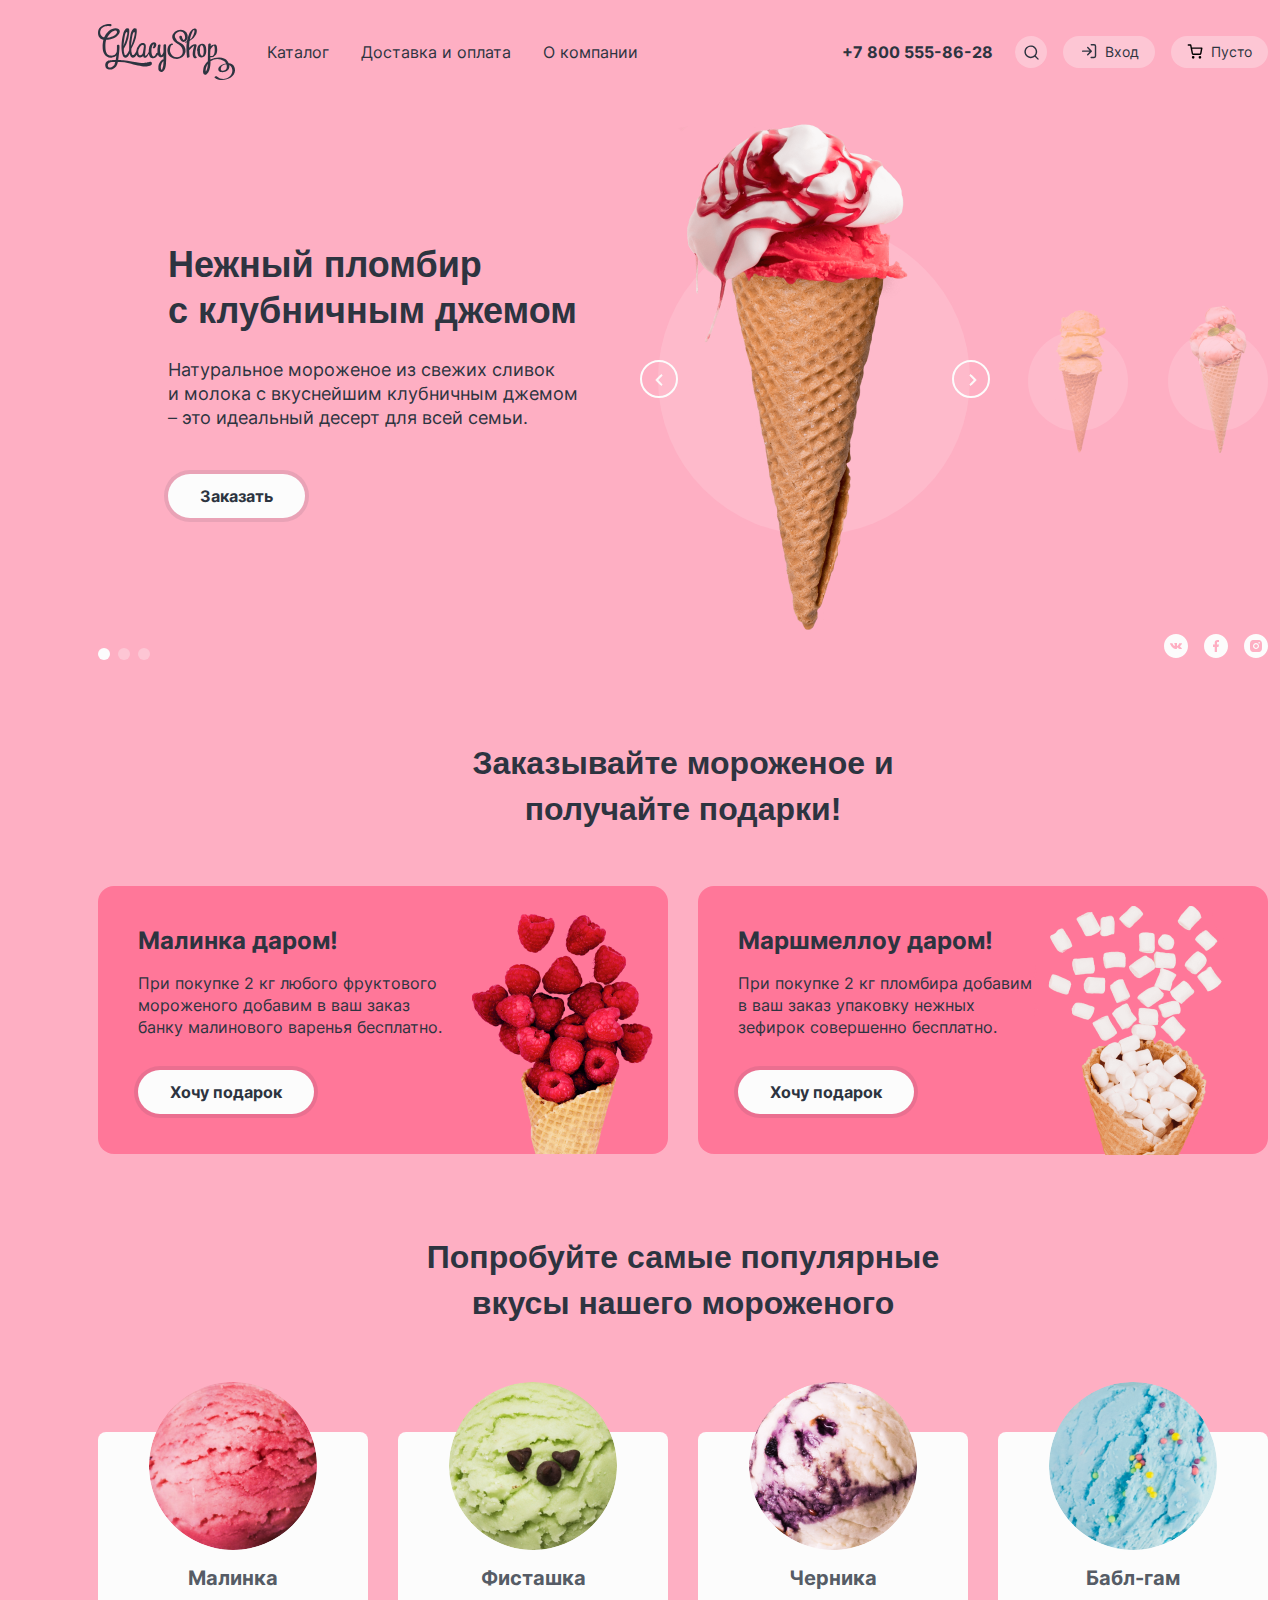
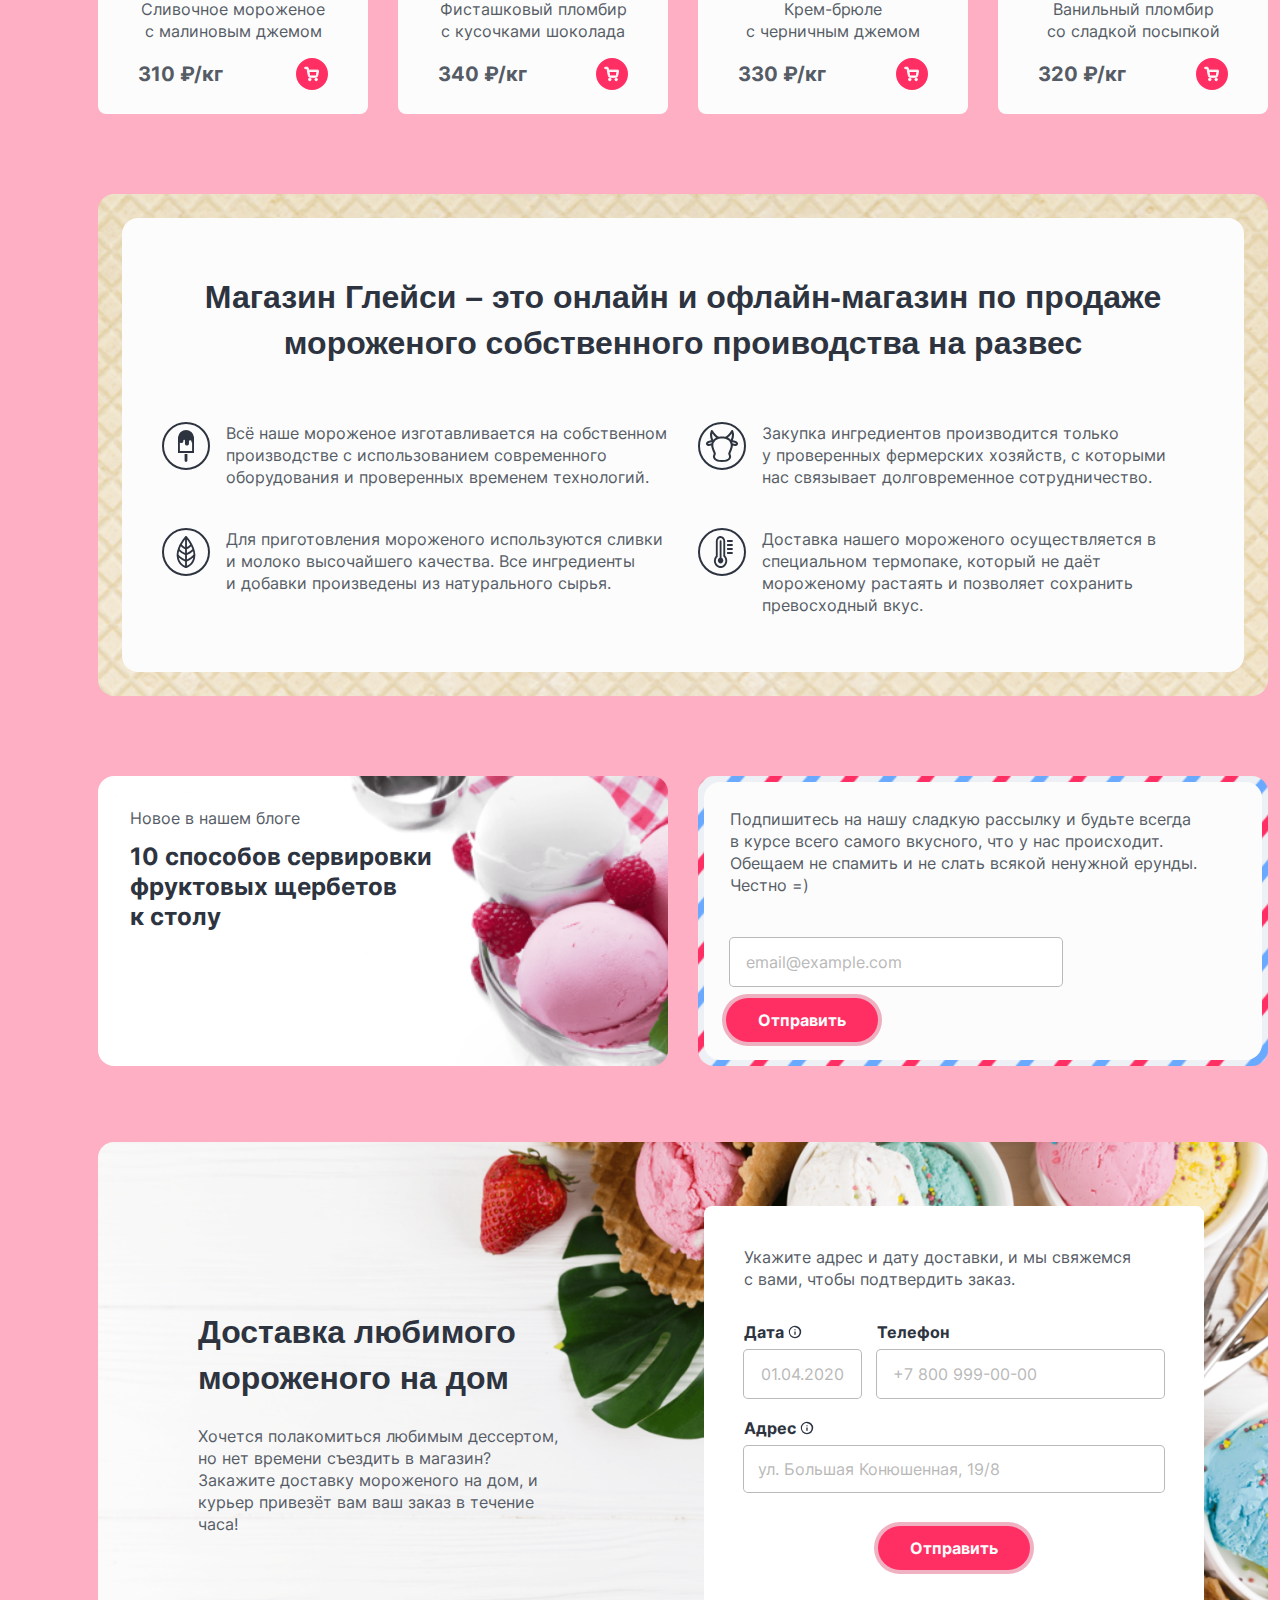
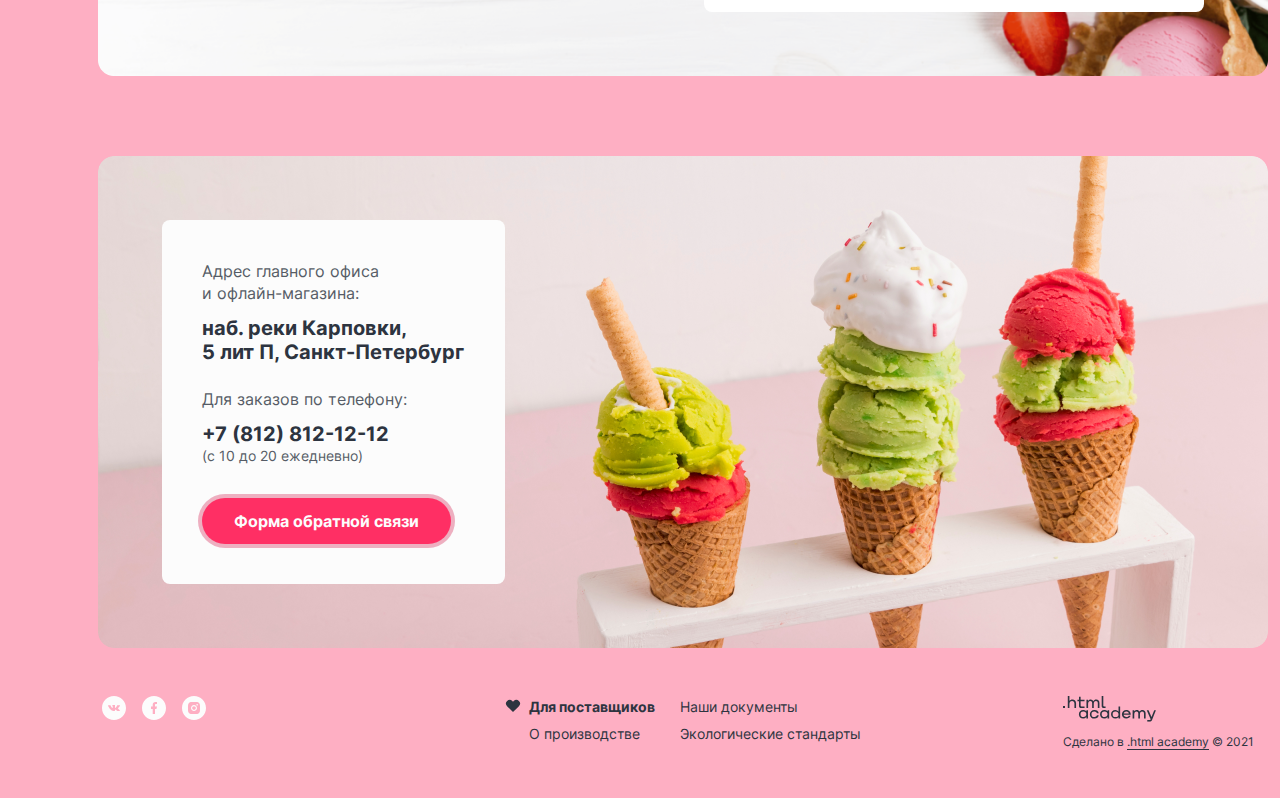
==== commit c0d54507: "Merge pull request #3 from olgabelka81/master" ====
--- a/index.html
+++ b/index.html
@@ -2,19 +2,17 @@
 <html lang="ru">
   <head>
     <meta charset="utf-8">
-    <link rel="icon" type="image/png" sizes="32x32" href="/images/icons/favicon.png">
+    <link rel="icon" type="image/png" sizes="32x32" href="images/icons/favicon.png">
     <link rel="stylesheet" href="styles/style.css">
-    <link rel="stylesheet" href="fonts/stylesheet.css">
     <title>HTML Academy: Gllacy Shop</title>
   </head>
   <body>
     <div class="page-container">
       <h1 class="visually-hidden">Gllacy Shop.</h1>
-      <!--Главная навигация-->
       <header class="main-header">
         <nav class="main-nav">
           <a class="main-nav-logo logo" href="https://htmlacademy.ru">
-            <img class="main-nav-logo-img" src="/images/logo.svg" width="137" height="56" alt="Логотип магазина.">
+            <img class="main-nav-logo-img" src="images/logo.svg" width="137" height="56" alt="Логотип магазина.">
           </a>
           <ul class="main-nav-list">
             <li class="main-nav-item">
@@ -39,15 +37,12 @@
                 </div>
               </div>
             </li>
-
             <li class="main-nav-item">
               <a class="main-nav-link" href="#">Доставка и оплата</a>
             </li>
-
             <li class="main-nav-item">
               <a class="main-nav-link" href="#">О компании</a>
             </li>
-
           </ul>
           <ul class="user-nav-list">
             <li class=user-nav-item>
@@ -55,7 +50,6 @@
                 <a class="phone" href="tel:+78005558628">+7 800 555-86-28</a>
               </address>
             </li>
-
             <li class="user-nav-item">
               <a class="user-nav-link user-nav-search" href="#">
                 <span class="visually-hidden">Поиск.</span>
@@ -75,14 +69,12 @@
                 </div>
               </div>
             </li>
-
             <li class="user-nav-item">
               <a class="user-nav-link user-nav-login" href="#">
                 <span class="visually-hidden">Личный кабинет.</span>
                 Вход
               </a>
             </li>
-
             <li class="user-nav-item">
               <a class="user-nav-link user-nav-basket" href="#">
                 <span class="visually-hidden">Корзина.</span>
@@ -98,14 +90,13 @@
           </ul>
         </nav>
       </header>
-
       <main class="main-page main-container">
         <section class="promo">
           <h2 class="visually-hidden">Рекламный блок.</h2>
           <ul class="promo-list">
             <li class="promo-item promo-item-active">
               <span class="img-wrapper img-wrapper-active">
-               <img class="promo-img promo-img-active" src="../images/catalog/ice-cream-strawberry.png" width="306" height="507" alt="Рожок клубничного мороженого.">
+               <img class="promo-img promo-img-active" src="images/catalog/ice-cream-strawberry.png" width="306" height="507" alt="Рожок клубничного мороженого.">
                <a class="slider slider-prew" href="#">
                 <svg class="slider-icon" width="16" height="16" viewBox="0 0 16 16" fill="none" xmlns="http://www.w3.org/2000/svg">
                   <path fill-rule="evenodd" clip-rule="evenodd" d="M9.8033 3.80515C10.063 3.54545 10.063 3.12439 9.8033 2.8647C9.54361 2.605 9.12255 2.605 8.86285 2.8647L4.19477 7.53277C3.93593 7.79162 3.93508 8.21075 4.19221 8.47065C4.19338 8.47183 4.19454 8.47301 4.19572 8.47418L8.8638 13.1423C9.12349 13.402 9.54455 13.402 9.80425 13.1423C10.0639 12.8826 10.0639 12.4615 9.80425 12.2018L5.60545 8.00301L9.8033 3.80515Z" fill="#2D3440"/>
@@ -117,7 +108,6 @@
                 </svg>
               </a>
               </span>
-
               <div class="promo-wrapper">
                 <h3 class="promo-caption">Нежный пломбир с&nbsp;клубничным джемом</h3>
                 <p class="promo-text">Натуральное мороженое из свежих сливок и&nbsp;молока с вкуснейшим клубничным джемом<br> – это идеальный десерт для всей семьи.</p>
@@ -126,21 +116,17 @@
                 </div>
               </div>
             </li>
-
             <li class="promo-item">
               <span class="img-wrapper">
-                <img class="promo-img promo-img-slider" src="/images/catalog/ice-cream-banana.png" width="66" height="150" alt="Рожок бананового мороженого.">
+                <img class="promo-img promo-img-slider" src="images/catalog/ice-cream-banana.png" width="66" height="150" alt="Рожок бананового мороженого.">
               </span>
             </li>
-
             <li class="promo-item">
               <span class="img-wrapper">
-                <img class="promo-img promo-img-slider" src="/images/catalog/ice-cream-marshmallow.png" width="66" height="150" alt="Рожок мороженого с Маршмеллоу.">
+                <img class="promo-img promo-img-slider" src="images/catalog/ice-cream-marshmallow.png" width="66" height="150" alt="Рожок мороженого с Маршмеллоу.">
               </span>
             </li>
           </ul>
-
-          <!--Пагинация-->
           <div class="flex-container">
             <div class="promo-pagination">
               <ul class="pagination-list">
@@ -151,7 +137,6 @@
                     </svg>
                   </a>
                 </li>
-
                 <li class="pagination-item">
                   <a class="pagination-link" href="#">
                     <svg class="pagination-link-icon" width="12" height="12" viewBox="0 0 12 12" fill="none" xmlns="http://www.w3.org/2000/svg">
@@ -159,7 +144,6 @@
                     </svg>
                   </a>
                 </li>
-
                 <li class="pagination-item">
                   <a class="pagination-link" href="#">
                     <svg class="pagination-link-icon" width="12" height="12" viewBox="0 0 12 12" fill="none" xmlns="http://www.w3.org/2000/svg">
@@ -169,7 +153,6 @@
                 </li>
               </ul>
             </div>
-
             <ul class="socials-list">
               <li class="socials-item">
                 <a class="socials-link socials-link-vk" href="https://vk.com/htmlacademy">
@@ -178,7 +161,6 @@
                   </svg>
                 </a>
               </li>
-
               <li class="socials-item">
                 <a class="socials-link socials-link-facebook" href="https://www.facebook.com/htmlacademy">
                   <svg class="socials-link-icon" width="24" height="24" viewBox="0 0 24 24" fill="none" xmlns="http://www.w3.org/2000/svg">
@@ -186,7 +168,6 @@
                   </svg>
                 </a>
               </li>
-
               <li class="socials-item">
                 <a class="socials-link socials-link-insta" href="https://wwww.instagram.com/htmlacademy">
                   <svg class="socials-link-icon" width="24" height="24" viewBox="0 0 24 24" fill="none" xmlns="http://www.w3.org/2000/svg">
@@ -197,37 +178,32 @@
             </ul>
           </div>
         </section>
-
-        <!--Акции-->
         <section class="banner">
           <h2 class="banner-title">Заказывайте мороженое и получайте подарки!</h2>
           <ul class="banner-list">
             <li class="banner-item">
               <h3 class="banner-item-caption">Малинка даром!</h3>
-              <img class="banner-item-img img-column-1" src="/images/raspberry.png" width="181" height="284" alt="Рожок с малинкой">
+              <img class="banner-item-img img-column-1" src="images/raspberry.png" width="181" height="284" alt="Рожок с малинкой">
               <p class="banner-item-text">При покупке 2 кг любого фруктового мороженого добавим в ваш заказ банку малинового варенья бесплатно.</p>
               <div class="button-wrapper">
                 <a class="button-white banner-item-link">Хочу подарок</a>
               </div>
             </li>
-
             <li class="banner-item">
               <h3 class="banner-item-caption">Маршмеллоу даром!</h3>
-              <img class="banner-item-img img-column-2" src="/images/marshmallow.png" width="232" height="359" alt="Рожок с зефирками">
+              <img class="banner-item-img img-column-2" src="images/marshmallow.png" width="232" height="359" alt="Рожок с зефирками">
               <p class="banner-item-text">При покупке 2 кг пломбира добавим в&nbsp;ваш заказ упаковку нежных <br>зефирок совершенно бесплатно.</p>
               <div class="button-wrapper">
                 <a class="button-white banner-item-link">Хочу подарок</a>
-            </div>
-            </li>
-          </ul>
-        </section>
-
-        <!--Популярные товары-->
+              </div>
+            </li>
+          </ul>
+        </section>
         <section class="popular">
           <h2 class="catalog-title">Попробуйте самые&nbsp;популярные вкусы нашего мороженого</h2>
           <ul class="catalog-list">
             <li class="catalog-item">
-              <img class="catalog-item-img" src="/images/catalog/rasberry-ball.png" width="168" height="168" alt="Шарик малинового мороженого.">
+              <img class="catalog-item-img" src="images/catalog/rasberry-ball.png" width="168" height="168" alt="Шарик малинового мороженого.">
               <h3 class="catalog-item-caption">Малинка</h3>
               <p class="catalog-item-text">Сливочное мороженое с малиновым джемом</p>
               <div class="catalog-wrapper">
@@ -238,9 +214,8 @@
                 </button>
               </div>
             </li>
-
             <li class="catalog-item">
-              <img class="catalog-item-img" src="/images/catalog/pistachio-ball.png" width="168" height="168" alt="Шарик фисташкового мороженого.">
+              <img class="catalog-item-img" src="images/catalog/pistachio-ball.png" width="168" height="168" alt="Шарик фисташкового мороженого.">
               <h3 class="catalog-item-caption">Фисташка</h3>
               <p class="catalog-item-text">Фисташковый пломбир с кусочками шоколада</p>
               <div class="catalog-wrapper">
@@ -251,9 +226,8 @@
                 </button>
               </div>
             </li>
-
             <li class="catalog-item">
-              <img class="catalog-item-img" src="/images/catalog/blueberry-ball.png" width="168" height="168" alt="Шарик черничного мороженого.">
+              <img class="catalog-item-img" src="images/catalog/blueberry-ball.png" width="168" height="168" alt="Шарик черничного мороженого.">
               <h3 class="catalog-item-caption">Черника</h3>
               <p class="catalog-item-text">Крем-брюле с&nbsp;черничным джемом</p>
               <div class="catalog-wrapper">
@@ -264,9 +238,8 @@
                 </button>
               </div>
             </li>
-
             <li class="catalog-item">
-              <img class="catalog-item-img" src="/images/catalog/bubble-ball.png" width="168" height="168" alt="Шарик ванильного мороженого голубого цвета.">
+              <img class="catalog-item-img" src="images/catalog/bubble-ball.png" width="168" height="168" alt="Шарик ванильного мороженого голубого цвета.">
               <h3 class="catalog-item-caption">Бабл-гам</h3>
               <p class="catalog-item-text">Ванильный пломбир со&nbsp;сладкой посыпкой</p>
               <div class="catalog-wrapper">
@@ -279,8 +252,6 @@
             </li>
           </ul>
         </section>
-
-        <!--Преимущества-->
         <section class="advantages">
           <h2 class="visually-hidden">Преимущества.</h2>
           <div class="advantages-wrapper">
@@ -292,21 +263,18 @@
                 </span>
                 <p class="advantages-text">Всё наше мороженое изготавливается на собственном производстве с использованием современного оборудования и проверенных временем технологий.</p>
               </li>
-
               <li class="advantages-item">
                 <span class="advantages-icon">
                   <svg width="32" height="32" viewBox="0 0 32 32"  fill="none" xmlns="http://www.w3.org/2000/svg"><path d="M26.75 10.29A12.1 12.1 0 0 0 27.2.73a1 1 0 0 0-.34-.47 1.06 1.06 0 0 0-1.57.3c-1.32 2.28-4.16 5.96-6.24 6.13h-.1c-.95-.18-1.92-.28-2.9-.3-.98.02-1.95.12-2.91.3h-.07C10.99 6.53 8.1 2.85 6.78.56c-.1-.18-.24-.33-.42-.43a1.07 1.07 0 0 0-1.18.1 1 1 0 0 0-.33.5 12 12 0 0 0 .4 9.55c-1.81.22-4.1.78-4.94 2.2a2.15 2.15 0 0 0 0 2.22c.24.4.6.74 1.02.97.43.22.92.32 1.4.28a7.57 7.57 0 0 0 2.52-.48c0 .54.04 1.09.14 1.62a34.44 34.44 0 0 0 1.82 5.24c.2.47.41 1 .53 1.32-.34.81-.61 1.65-.8 2.5a4.32 4.32 0 0 0 1.16 3.33C9.61 31.15 12.26 32 16.03 32c3.77 0 6.43-.85 7.93-2.52a4.39 4.39 0 0 0 1.17-3.33c-.2-.85-.46-1.69-.8-2.5l.53-1.32c.75-1.7 1.36-3.45 1.82-5.24.1-.53.15-1.08.14-1.62.78.3 1.6.46 2.44.48a2.54 2.54 0 0 0 2.43-1.26 2.15 2.15 0 0 0 0-2.2c-.82-1.38-3.12-1.98-4.94-2.2Zm-.99-6.69c.38 2.1 0 4.27-1.04 6.15a7.49 7.49 0 0 0-2.82-2.14c1.5-1.13 2.8-2.48 3.86-4ZM6.3 3.6a16.96 16.96 0 0 0 3.85 4.03c-.73.3-1.4.74-1.97 1.27-.3.27-.57.57-.84.87A9.28 9.28 0 0 1 6.3 3.6ZM2.2 13.73c-.1-.16-.06-.21 0-.25.24-.4 1.45-1 3.76-1.24-.12.3-.22.58-.31.89-1.36.67-3.17 1.1-3.45.6Zm22.44 3.02a33.3 33.3 0 0 1-1.69 4.84c-.27.62-.51 1.25-.72 1.88l-.06.32.11.28c.33.77.6 1.56.8 2.36a2.33 2.33 0 0 1-.67 1.73C21.65 29 19.94 30 16.04 30c-3.9 0-5.6-1.01-6.36-1.83-.45-.47-.69-1.09-.67-1.73.2-.8.48-1.6.8-2.36l.12-.28-.07-.32c-.2-.64-.43-1.27-.7-1.89-.7-1.58-1.28-3.2-1.71-4.87a7 7 0 0 1 2.2-6.4c1.57-1.53 5.13-1.88 6.37-1.89 1.24 0 4.73.35 6.39 1.9.88.81 1.55 1.82 1.93 2.93.4 1.11.49 2.3.29 3.46v.04Zm5.2-3.02c-.27.48-2.08.07-3.37-.6-.09-.3-.19-.59-.3-.89 2.29.23 3.48.85 3.71 1.24.05.04.07.09-.02.25h-.02Z" fill="#2D3440"/></svg>
                 </span>
                 <p class="advantages-text">Закупка ингредиентов производится только у&nbsp;проверенных фермерских хозяйств, с которыми<br> нас связывает долговременное сотрудничество.</p>
               </li>
-
               <li class="advantages-item">
                 <span class="advantages-icon">
                   <svg width="32" height="32" viewBox="0 0 32 32"  fill="none" xmlns="http://www.w3.org/2000/svg"><path d="M25.32 18.49C24.92 9.4 17.01.62 16.66.24h-.05l-.1-.13-.12-.07h-.51L15.71 0h-.05l-.16.11-.1.1h-.04C15 .61 7.09 9.4 6.67 18.48v1.24c.34 9.84 9.04 12.24 9.11 12.26h.45c.08 0 8.77-2.47 9.1-12.26v-1.24ZM9.06 15.13a22.23 22.23 0 0 0 6.04 3.93v4.34c-2.21-1.15-5.62-3.2-6.62-5.01.08-1.1.26-2.2.55-3.26h.03Zm1.8-4.87a11.1 11.1 0 0 0 4.24 2.92v3.77c-2.02-.9-3.86-2.2-5.42-3.82.34-.98.74-1.94 1.18-2.87Zm11.5 2.87a17.3 17.3 0 0 1-5.43 3.82v-3.77c1.6-.62 3.03-1.62 4.2-2.92.46.92.86 1.86 1.22 2.83v.04Zm-5.43-1.97V3.52a43.23 43.23 0 0 1 3.3 4.94 8.28 8.28 0 0 1-3.32 2.66l.02.04Zm0 12.26v-4.36c2.2-.95 4.26-2.27 6.07-3.9.28 1.06.45 2.15.53 3.26-1 1.77-4.4 3.82-6.62 4.97l.02.03Zm-1.8-12.26a8.2 8.2 0 0 1-3.33-2.7 43.26 43.26 0 0 1 3.3-5l.02 7.7ZM8.66 21.4a30.16 30.16 0 0 0 6.43 4.1v4.2c-1.64-.7-3.1-1.84-4.21-3.29a11.52 11.52 0 0 1-2.22-5.01Zm8.24 8.3V25.5a29.68 29.68 0 0 0 6.43-4.1 11.37 11.37 0 0 1-2.2 5.04 10.53 10.53 0 0 1-4.23 3.28Z" fill="#2D3440"/></svg>
                 </span>
                 <p class="advantages-text">Для приготовления мороженого используются сливки и молоко высочайшего качества. Все ингредиенты<br> и добавки произведены из натурального сырья.</p>
               </li>
-
               <li class="advantages-item icon-delivery">
                 <span class="advantages-icon">
                   <svg width="32" height="32" viewBox="0 0 32 32" fill="none" xmlns="http://www.w3.org/2000/svg"><path d="M19.19 5.07a5.3 5.3 0 0 0-1.37-3.59A4.49 4.49 0 0 0 14.52 0c-1.24 0-2.42.53-3.3 1.48a5.3 5.3 0 0 0-1.36 3.59v14.75a7.69 7.69 0 0 0-1.07 8.38 7 7 0 0 0 2.17 2.6 6.14 6.14 0 0 0 6.25.62c1-.46 1.89-1.19 2.57-2.12a7.78 7.78 0 0 0 1.13-6.7 7.3 7.3 0 0 0-1.72-2.98V5.07Zm.17 19.72c0 .88-.2 1.75-.58 2.52a5.02 5.02 0 0 1-1.63 1.9 4.5 4.5 0 0 1-4.62.28 4.88 4.88 0 0 1-1.82-1.68 5.44 5.44 0 0 1-.47-5c.32-.8.83-1.51 1.47-2.05V5.06c0-.8.3-1.58.82-2.15a2.7 2.7 0 0 1 2-.9c.74 0 1.45.33 1.98.9.53.57.82 1.35.82 2.16v15.5c.63.47 1.14 1.1 1.5 1.84.35.74.53 1.55.53 2.38Z" fill="#2D3440"/><path d="M15.53 21.64V5.14c0-.27-.1-.52-.27-.71a.9.9 0 0 0-.65-.3.9.9 0 0 0-.66.3c-.17.19-.27.44-.27.71v16.5c-.62.24-1.14.7-1.47 1.32a3.25 3.25 0 0 0 .6 3.84c.5.46 1.14.71 1.8.71.65 0 1.29-.25 1.79-.7a3.25 3.25 0 0 0 .6-3.84 2.85 2.85 0 0 0-1.47-1.33ZM26.67 3.94H21.1v2.02h5.57V3.94ZM26.67 7.97H21.1V10h5.57V7.97ZM26.67 12H21.1v2.02h5.57V12ZM26.67 16.03H21.1v2.02h5.57v-2.02Z" fill="#2D3440"/></svg>
@@ -316,17 +284,13 @@
             </ul>
           </div>
         </section>
-
         <div class="flex-wrapper">
-          <!--Блог-->
           <aside class="blog">
             <h2 class="blog-title">Новое в нашем блоге</h2>
             <a class="blog-link" href="#">
               <p class="blog-text">10 способов сервировки фруктовых щербетов к&nbsp;столу</p>
             </a>
           </aside>
-
-          <!--Подписка-->
           <article class="subscription">
             <h2 class="visually-hidden">Подписка</h2>
             <div class="subscription-wrapper">
@@ -339,7 +303,6 @@
             </div>
           </article>
         </div>
-
         <section class="delivery">
           <div class="delivery-wrapper">
             <h2 class="delivery-title">Доставка любимого мороженого на дом</h2>
@@ -376,7 +339,6 @@
             </div>
           </form>
         </section>
-
         <section class="feedback">
           <h2 class="visually-hidden">Контакты.</h2>
           <address class="feedback-contacts">
@@ -389,7 +351,6 @@
           </address>
         </section>
       </main>
-
       <footer class="page-footer">
         <div class="page-footer-container">
           <ul class="socials-list footer-socials-list">
@@ -400,7 +361,6 @@
                 </svg>
               </a>
             </li>
-
             <li class="socials-item">
               <a class="footer-socials-link socials-link" href="https://www.facebook.com/htmlacademy">
                 <svg class="socials-link-icon" width="24" height="24" viewBox="0 0 24 24" fill="none" xmlns="http://www.w3.org/2000/svg">
@@ -408,7 +368,6 @@
                 </svg>
               </a>
             </li>
-
             <li class="socials-item">
               <a class="footer-socials-link socials-link" href="https://wwww.instagram.com/htmlacademy">
                 <svg class="socials-link-icon" width="24" height="24" viewBox="0 0 24 24" fill="none" xmlns="http://www.w3.org/2000/svg">
@@ -421,34 +380,28 @@
             <li class="footer-menu-item">
               <a class="footer-menu-link" href="#"><strong class="footer-menu-strong">Для поставщиков</strong></a>
             </li>
-
             <li class="footer-menu-item">
               <a class="footer-menu-link" href="#">Наши документы</a>
             </li>
-
             <li class="footer-menu-item">
               <a class="footer-menu-link" href="#">О производстве</a>
             </li>
-
             <li class="footer-menu-item">
               <a class="footer-menu-link" href="#">Экологические стандарты</a>
             </li>
           </ul>
-
           <ul class="footer-copyright-list">
             <li class="footer-copyright-item">
               <a class="footer-copyright-link" href="https://htmlacademy.ru">
-                <img class="footer-copyright-img" src="/images/logo_htmlacademy.svg" width="93" height="26" alt="Логотип htmlacademy.">
-              </a>
-            </li>
-
+                <img class="footer-copyright-img" src="images/logo-htmlacademy.svg" width="93" height="26" alt="Логотип htmlacademy.">
+              </a>
+            </li>
             <li class="footer-copyright-item">
               <p class="footer-copyright-text">Сделано в <a class="footer-copyright-link" href="https://htmlacademy.ru">.html academy</a> © 2021</p>
             </li>
           </ul>
         </div>
       </footer>
-
       <div class="modal-container modal-container-close">
         <div class="modal">
           <button class="modal-close-button" type="button">
@@ -462,12 +415,10 @@
                 <label class="visually-hidden" for="name">Имя и фамилия.</label>
                 <input class="modal-form-field" type="text" id="name" name="name" placeholder="Имя и фамилия">
               </p>
-
               <p class="field-group">
                 <label class="visually-hidden" for="e-mail">Ваш e-mail.</label>
                 <input class="modal-form-field" type="email" id="e-mail" name="e-mail" placeholder="email@example.com">
               </p>
-
               <p class="field-group">
                 <label class="visually-hidden" for="e-mail">Текст.</label>
                 <input class="modal-form-field field-text" type="text" id="text" name="text" placeholder="В свободной форме">
--- a/styles/style.css
+++ b/styles/style.css
@@ -1,80 +1,50 @@
 @font-face {
-  font-family: 'Inter';
-  src: url('Inter-ExtraBold.woff2') format('woff2'),
-       url('Inter-ExtraBold.woff') format('woff');
+  font-family: "Inter";
+  src: url("../fonts/Inter-ExtraBold.woff2") format("woff2"),
+       url("../fonts/Inter-ExtraBold.woff") format("woff");
   font-weight: bold;
   font-style: normal;
   font-display: swap;
 }
 
 @font-face {
-  font-family: 'Inter';
-  src: url('Inter-SemiBold.woff2') format('woff2'),
-       url('Inter-SemiBold.woff') format('woff');
-  font-weight: 600;
-  font-style: normal;
-  font-display: swap;
-}
-
-@font-face {
-  font-family: 'Inter';
-  src: url('Inter-Regular.woff2') format('woff2'),
-       url('Inter-Regular.woff') format('woff');
+  font-family: "Inter";
+  src: url("../fonts/Inter-Regular.woff2") format("woff2"),
+       url("../fonts/Inter-Regular.woff") format("woff");
   font-weight: normal;
   font-style: normal;
   font-display: swap;
 }
 
 @font-face {
-  font-family: 'Inter';
-  src: url('Inter-Black.woff2') format('woff2'),
-       url('Inter-Black.woff') format('woff');
-  font-weight: 900;
+  font-family: "Inter";
+  src: url("../fonts/Inter-Bold.woff2") format("woff2"),
+       url("../fonts/Inter-Bold.woff") format("woff");
+  font-weight: bold;
   font-style: normal;
   font-display: swap;
 }
 
 @font-face {
-  font-family: 'Inter';
-  src: url('Inter-Medium.woff2') format('woff2'),
-       url('Inter-Medium.woff') format('woff');
-  font-weight: 500;
+  font-family: "Inter";
+  src: url("../fonts/inter-400.woff2") format("woff2");
+  font-weight: 400;
   font-style: normal;
   font-display: swap;
 }
 
 @font-face {
-  font-family: 'Inter';
-  src: url('Inter-Light.woff2') format('woff2'),
-       url('Inter-Light.woff') format('woff');
-  font-weight: 300;
+  font-family: "Inter";
+  src: url("../fonts//inter-700.woff2") format("woff2");
+  font-weight: 700;
   font-style: normal;
   font-display: swap;
 }
 
 @font-face {
-  font-family: 'Inter';
-  src: url('Inter-Thin.woff2') format('woff2'),
-       url('Inter-Thin.woff') format('woff');
-  font-weight: 100;
-  font-style: normal;
-  font-display: swap;
-}
-
-@font-face {
-  font-family: 'Inter';
-  src: url('Inter-ExtraLight.woff2') format('woff2'),
-       url('Inter-ExtraLight.woff') format('woff');
-  font-weight: 200;
-  font-style: normal;
-  font-display: swap;
-}
-
-@font-face {
-  font-family: 'Inter';
-  src: url('Inter-Bold.woff2') format('woff2'),
-       url('Inter-Bold.woff') format('woff');
-  font-weight: bold;
+  font-family: "Inter";
+  src: url("../fonts/inter-900.woff2") format("woff2");
+  font-weight: 900;
   font-style: normal;
   font-display: swap;
 }
@@ -189,6 +159,13 @@
   text-decoration: none;
 }
 
+.main-nav-link-active {
+  box-sizing: border-box;
+  background-color: var(--color-bright);
+  border-radius: 26px;
+  box-shadow: 0 0 0 2px var(--color-bright);
+}
+
 .main-nav-link:hover {
   box-sizing: border-box;
   background-color: var(--color-background-color-opacity);
@@ -1808,6 +1785,7 @@
   width: 1170px;
   margin: 0 auto;
   padding: 48px 0;
+  box-sizing: border-box;
 }
 
 .footer-socials-list {
@@ -1863,7 +1841,7 @@
 }
 
 .footer-menu-link {
-  display: block;
+  display: inline-block;
   font-size: 14px;
   font-weight: 400;
   line-height: 20px;
@@ -1883,7 +1861,14 @@
   list-style: none;
 }
 
+.footer-copyright-img {
+  margin: 0;
+  padding: 0;
+  display: block;
+}
+
 .footer-copyright-text {
+  padding: 0;
   margin-bottom: 0;
   font-size: 12px;
   font-weight: 400;
@@ -1894,6 +1879,7 @@
 .footer-copyright-text .footer-copyright-link {
   color: var(--color-extra-dark);
   text-decoration: none;
+  border: none;
   border-bottom: 1px solid var(--color-extra-dark);
 }
 
@@ -2022,6 +2008,7 @@
 }
 
 .modal-button {
+  word-break: break-all;
   margin: 16px 0 2px auto;
 }
 
@@ -2109,11 +2096,11 @@
 }
 
 .select-sorting {
-  display: block;
+  display: inline-block;
   box-sizing: border-box;
   position: relative;
   min-width: 196px;
-  padding: 8px 16px;
+  padding: 8px 14px;
   background-color: var(--color-background-color);
   -webkit-appearance: none;
   appearance: none;
@@ -2215,7 +2202,7 @@
   margin: 0;
   display: flex;
   flex-wrap: wrap;
-  justify-content: space-between;
+  justify-content: flex-start;
   align-items: center;
   background-color: var(--color-background-color);
   border-radius: 26px;
